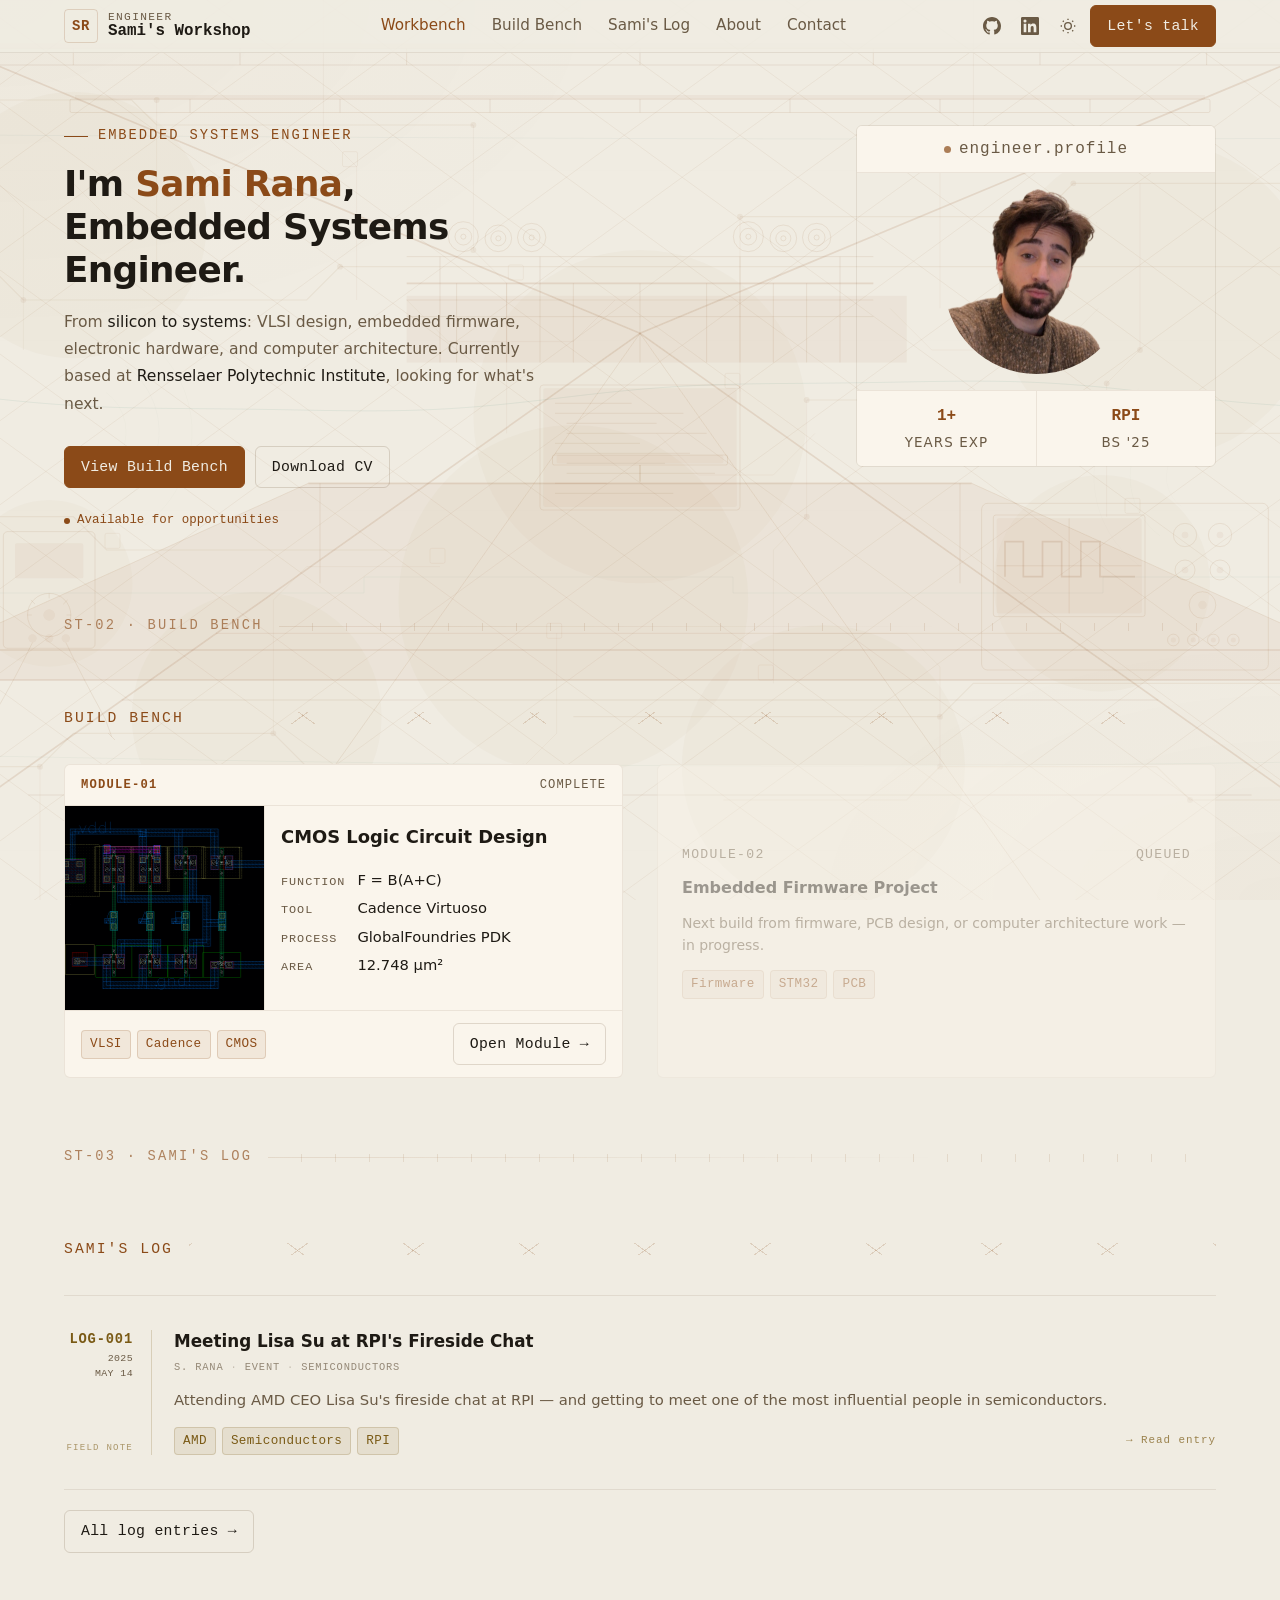
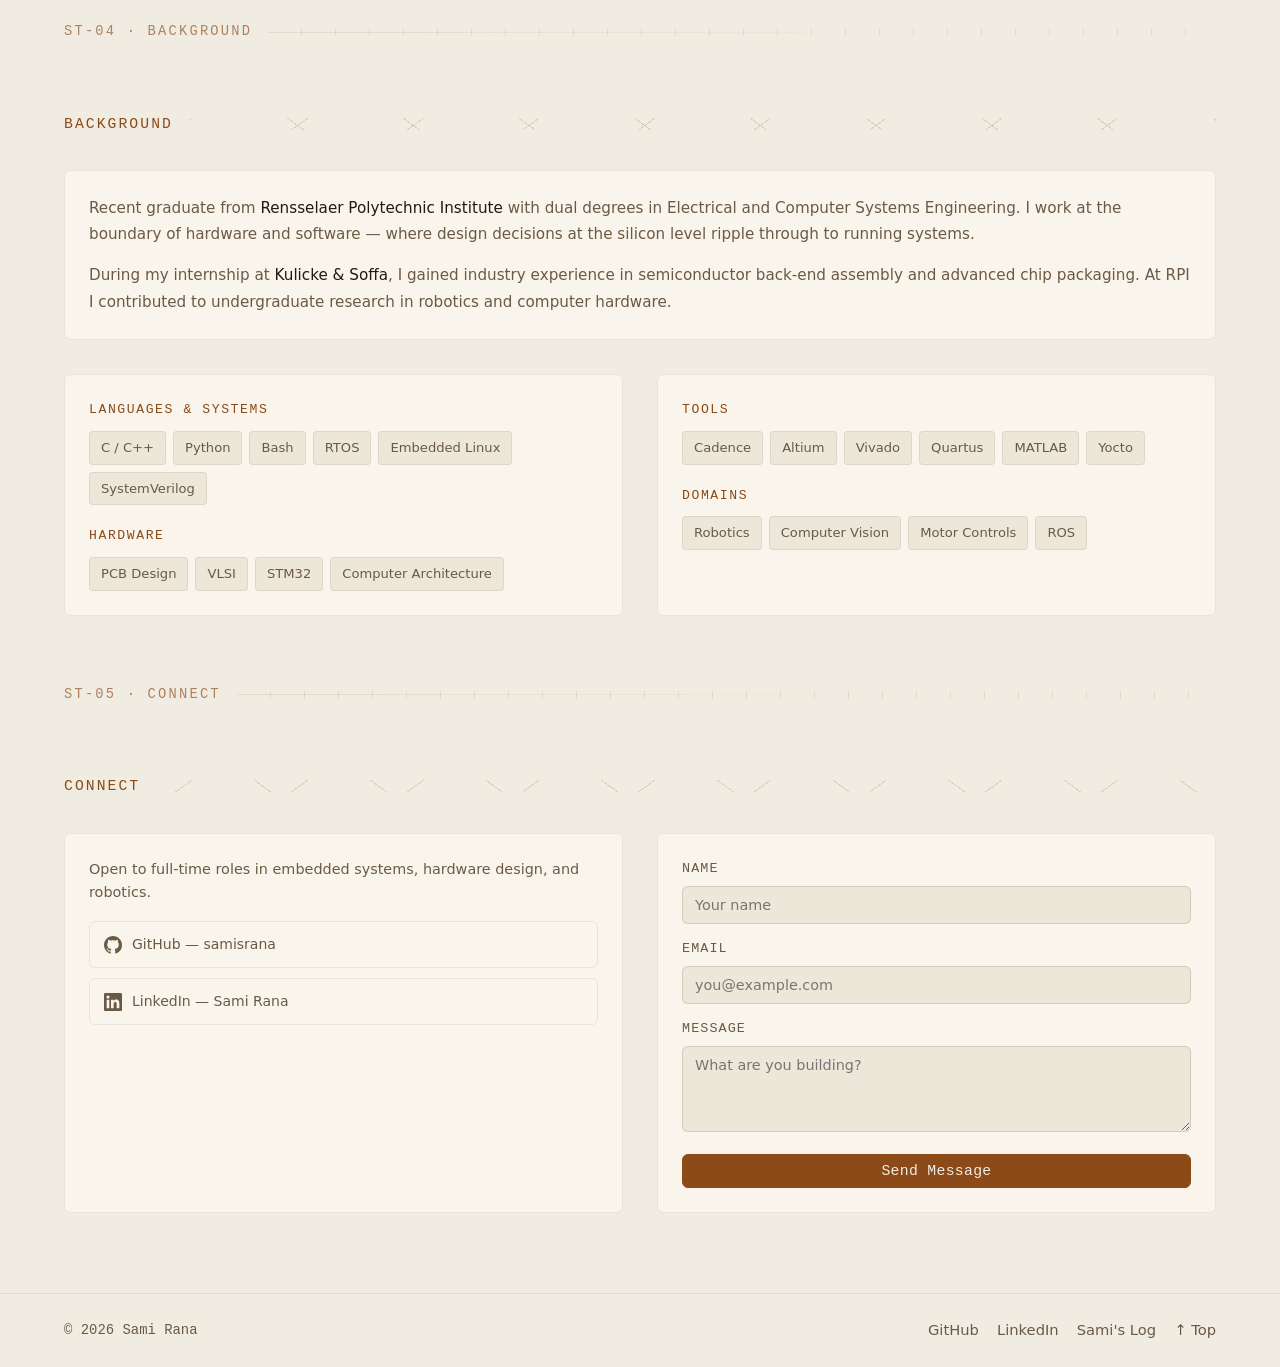
==== porfolio.html @ aeecd03e "Refine workshop design system, signal layer, and page structure - Redesign signal layer (workshop-bg" ====
<!doctype html>
<html lang="en">
<head>
  <meta charset="utf-8" />
  <meta name="viewport" content="width=device-width, initial-scale=1" />
  <title>Sami's Workshop — Embedded Systems Engineer</title>
  <meta name="description" content="Sami Rana — Embedded Systems Engineer. Hardware design, VLSI, and systems engineering." />
  <meta property="og:title" content="Sami's Workshop" />
  <meta property="og:description" content="Embedded Systems Engineer — hardware, firmware, and silicon." />
  <meta property="og:type" content="website" />
  <meta name="color-scheme" content="light dark" />
  <link rel="icon" href="data:image/svg+xml,<svg xmlns='http://www.w3.org/2000/svg' viewBox='0 0 100 100'><rect width='100' height='100' fill='%230c0f14'/><text x='50' y='66' font-size='48' text-anchor='middle' fill='%23c47a3a' font-family='monospace' font-weight='700'>SR</text></svg>">
  <link rel="stylesheet" href="workshop.css" />
  <style>
    /* ── Page-specific styles ── */

    /* Hero */
    .hero {
      display: grid;
      grid-template-columns: 1fr 360px;
      gap: 48px;
      align-items: start;
      padding: 72px 0 64px;
    }
    .hero-eyebrow {
      font-family: var(--mono);
      font-size: 0.86rem;
      color: var(--copper);
      letter-spacing: 0.14em;
      text-transform: uppercase;
      margin: 0 0 14px;
      display: flex;
      align-items: center;
      gap: 10px;
    }
    .hero-eyebrow::before {
      content: '';
      width: 24px; height: 1px;
      background: var(--copper);
    }
    .hero h1 {
      font-size: clamp(1.6rem, 2.8vw, 2.4rem);
      line-height: 1.2;
      margin: 0 0 18px;
      font-weight: 700;
      letter-spacing: -0.02em;
      color: var(--text);
    }
    .hero h1 span {
      color: var(--copper);
    }
    .hero-lede {
      color: var(--text-dim);
      font-size: 0.975rem;
      line-height: 1.75;
      margin: 0 0 28px;
      max-width: 480px;
    }
    .hero-lede strong { color: var(--text); font-weight: 500; }
    .hero-actions { display: flex; gap: 10px; flex-wrap: wrap; }

    /* Portrait module */
    .portrait-module {
      background: transparent;
      border: 1px solid var(--border);
      border-radius: var(--r);
      overflow: hidden;
    }
    .portrait-header {
      display: flex;
      align-items: center;
      justify-content: center;
      gap: 8px;
      padding: 10px 14px;
      border-bottom: 1px solid var(--border);
      background: var(--surface);
      font-family: var(--mono);
      font-size: 1rem;
      color: var(--text-dim);
      letter-spacing: 0.06em;
    }
    .portrait-header .dot {
      width: 7px; height: 7px;
      border-radius: 50%;
      background: var(--copper);
      opacity: 0.7;
    }
    .portrait-module img {
      width: 185px;
      height: 185px;
      object-fit: cover;
      object-position: center top;
      display: block;
      border-radius: 50%;
      margin: 16px auto;
    }
    .portrait-footer {
      display: grid;
      grid-template-columns: 1fr 1fr;
      border-top: 1px solid var(--border);
      background: var(--surface);
    }
    .portrait-stat {
      padding: 12px 16px;
      text-align: center;
    }
    .portrait-stat + .portrait-stat {
      border-left: 1px solid var(--border);
    }
    .portrait-stat .val {
      font-family: var(--mono);
      font-size: 1rem;
      font-weight: 700;
      color: var(--copper);
    }
    .portrait-stat .lbl {
      font-size: 0.84rem;
      color: var(--text-dim);
      text-transform: uppercase;
      letter-spacing: 0.08em;
      margin-top: 2px;
    }

    /* Section spacing */
    .section { margin: var(--g) 0; }

    /* Projects grid */
    .projects-grid {
      display: grid;
      grid-template-columns: repeat(auto-fit, minmax(340px, 1fr));
      gap: var(--g-h);
    }

    /* Placeholder module card */
    .placeholder-card {
      background: var(--surface);
      border: 1px solid var(--border);
      border-radius: var(--r);
      padding: 32px 24px;
      opacity: 0.4;
      display: flex;
      flex-direction: column;
      gap: 10px;
      justify-content: center;
      min-height: 180px;
    }
    .placeholder-card .ph-label {
      font-family: var(--mono);
      font-size: 0.82rem;
      color: var(--text-dim);
      text-transform: uppercase;
      letter-spacing: 0.10em;
    }
    .placeholder-card h3 {
      font-size: 1rem;
      font-weight: 600;
      color: var(--text);
      margin: 0;
    }
    .placeholder-card p {
      font-size: 0.875rem;
      color: var(--text-dim);
      margin: 0;
      line-height: 1.6;
    }

    /* About / Skills */
    .about-grid {
      display: grid;
      grid-template-columns: 1fr 1fr;
      gap: var(--g-h);
    }
    .about-bio { grid-column: 1 / -1; }
    .about-bio p {
      font-size: 0.95rem;
      color: var(--text-dim);
      line-height: 1.75;
      margin: 0 0 14px;
    }
    .about-bio p:last-child { margin-bottom: 0; }
    .about-bio strong { color: var(--text); font-weight: 500; }
    .skill-group { margin-bottom: 20px; }
    .skill-group:last-child { margin-bottom: 0; }
    .skill-group-label {
      font-family: var(--mono);
      font-size: 0.82rem;
      color: var(--copper);
      letter-spacing: 0.12em;
      text-transform: uppercase;
      margin: 0 0 10px;
    }
    .skill-rack {
      display: flex;
      flex-wrap: wrap;
      gap: 7px;
    }
    .skill-item {
      font-size: 0.82rem;
      color: var(--text-dim);
      background: var(--surface-2);
      border: 1px solid var(--border);
      padding: 5px 11px;
      border-radius: var(--r-sm);
      transition: all 0.15s;
    }
    .skill-item:hover {
      border-color: var(--copper-border);
      color: var(--copper);
    }

    /* Contact */
    .contact-grid {
      display: grid;
      grid-template-columns: 1fr 1fr;
      gap: var(--g-h);
    }
    .contact-links { display: flex; flex-direction: column; gap: 10px; margin-top: 16px; }
    .contact-link {
      display: flex;
      align-items: center;
      gap: 10px;
      color: var(--text-dim);
      text-decoration: none;
      padding: 11px 14px;
      border-radius: var(--r);
      border: 1px solid var(--border);
      font-size: 0.875rem;
      transition: all 0.15s;
    }
    .contact-link:hover {
      border-color: var(--copper-border);
      color: var(--copper);
    }
    .contact-link svg { width: 18px; height: 18px; flex-shrink: 0; }
    form label { display: block; margin-bottom: 14px; }
    form label .field-label {
      display: block;
      font-family: var(--mono);
      font-size: 0.84rem;
      color: var(--text-dim);
      letter-spacing: 0.08em;
      text-transform: uppercase;
      margin-bottom: 6px;
    }
    form input, form textarea {
      width: 100%;
      padding: 10px 12px;
      border-radius: var(--r);
      border: 1px solid var(--border-2);
      background: var(--surface-2);
      color: var(--text);
      font-family: var(--sans);
      font-size: 0.9rem;
      transition: border-color 0.15s;
    }
    form input:focus, form textarea:focus {
      outline: none;
      border-color: var(--copper-border);
    }
    form textarea { resize: vertical; }

    /* Blog section log entries on homepage */
    .log-entry-link {
      text-decoration: none;
      color: inherit;
      display: block;
    }
    .log-entry-link:hover .entry-title {
      color: var(--gold);
    }

    /* ── Responsive ── */
    @media (max-width: 860px) {
      .hero {
        grid-template-columns: 1fr;
        padding: 40px 0 48px;
      }
      .portrait-module { order: -1; }
      .about-grid, .contact-grid { grid-template-columns: 1fr; }
      .about-bio { grid-column: auto; }
    }
    @media (max-width: 600px) {
      .module-card-body {
        grid-template-columns: 1fr;
      }
      .module-thumb {
        border-right: none;
        border-bottom: 1px solid var(--border);
        height: 160px;
      }
    }
  </style>

  <!-- Theme: runs before paint to prevent flash -->
  <script>
    (function(){
      var p = localStorage.getItem('theme');
      if (p) { document.documentElement.classList.toggle('light', p === 'light'); }
      else if (window.matchMedia('(prefers-color-scheme: light)').matches) {
        document.documentElement.classList.add('light');
      }
    })();
    function toggleTheme() {
      var isLight = document.documentElement.classList.toggle('light');
      localStorage.setItem('theme', isLight ? 'light' : 'dark');
    }
    document.addEventListener('keydown', function(e) {
      if (e.shiftKey && e.key === 'T') toggleTheme();
    });
  </script>

  <script type="application/ld+json">
  {
    "@context": "https://schema.org",
    "@type": "Person",
    "name": "Sami Rana",
    "url": "https://yourdomain.com",
    "sameAs": ["https://github.com/samisrana","https://www.linkedin.com/in/sami-rana-aa722a210/"],
    "jobTitle": "Embedded Systems Engineer",
    "alumniOf": {"@type":"Organization","name":"Rensselaer Polytechnic Institute"}
  }
  </script>
</head>

<body>
  <a class="skip-link" href="#main">Skip to content</a>

  <!-- Background Layer 1: Circuit Traces -->
  <div class="bg-layer bg-circuit" aria-hidden="true">
    <svg viewBox="0 0 1920 1080" preserveAspectRatio="xMidYMid slice">
      <path class="trace-thick" d="M0,120 H350 L380,150 H760"/>
      <path class="trace-thick" d="M0,320 H180 L220,360 H560 L600,320 H1920"/>
      <path class="trace-thick" d="M0,620 H280 L320,660 H680"/>
      <path class="trace-thick" d="M1920,220 H1480 L1440,260 H1080"/>
      <path class="trace-thick" d="M1920,520 H1560 L1520,480 H1160"/>
      <path class="trace-thick" d="M1920,820 H1360 L1320,860 H880"/>
      <path class="trace" d="M180,0 V210 L220,250 V420"/>
      <path class="trace" d="M380,120 V320"/>
      <path class="trace" d="M580,0 V160 L620,200 V360"/>
      <path class="trace" d="M760,150 V300 L800,340 V520"/>
      <path class="trace" d="M1160,480 V620 L1120,660 V820"/>
      <path class="trace" d="M1360,0 V160 L1320,200 V370"/>
      <path class="trace" d="M1560,220 V420 L1520,460 V620"/>
      <path class="trace" d="M1080,260 V470"/>
      <path class="trace" d="M280,220 L330,270 H480 L530,220"/>
      <path class="trace" d="M680,360 L730,410 H880 L930,360"/>
      <path class="trace" d="M980,520 L1030,570 H1120 L1170,520"/>
      <path class="trace" d="M1260,370 L1310,420 H1460 L1510,370"/>
      <path class="trace-thick" d="M0,920 H240 L280,880 H520 L560,920 H820"/>
      <path class="trace" d="M240,920 V1080"/>
      <path class="trace" d="M520,880 V720 L560,680 H720"/>
      <path class="trace" d="M820,920 L860,880 V760"/>
      <path class="trace-thick" d="M1920,960 H1620 L1580,920 H1320 L1280,960 H1060"/>
      <path class="trace" d="M1320,920 V800 L1280,760 H1120"/>
      <circle class="via" cx="180" cy="210" r="3.5"/>
      <circle class="via" cx="380" cy="120" r="3.5"/>
      <circle class="via" cx="380" cy="320" r="3.5"/>
      <circle class="via" cx="580" cy="160" r="3.5"/>
      <circle class="via" cx="760" cy="150" r="3.5"/>
      <circle class="via" cx="760" cy="300" r="3.5"/>
      <circle class="via" cx="220" cy="360" r="3.5"/>
      <circle class="via" cx="600" cy="320" r="3.5"/>
      <circle class="via" cx="1080" cy="260" r="3.5"/>
      <circle class="via" cx="1160" cy="480" r="3.5"/>
      <circle class="via" cx="1160" cy="620" r="3.5"/>
      <circle class="via" cx="1360" cy="160" r="3.5"/>
      <circle class="via" cx="1480" cy="220" r="3.5"/>
      <circle class="via" cx="1560" cy="420" r="3.5"/>
      <circle class="via" cx="1520" cy="460" r="3.5"/>
      <circle class="via" cx="1320" cy="860" r="3.5"/>
      <circle class="via" cx="240"  cy="920" r="3.5"/>
      <circle class="via" cx="520"  cy="880" r="3.5"/>
      <circle class="via" cx="820"  cy="920" r="3.5"/>
      <circle class="via" cx="1320" cy="920" r="3.5"/>
      <circle class="via" cx="1620" cy="960" r="3.5"/>
      <rect class="pad" x="163" y="395" width="18" height="18" rx="2"/>
      <rect class="pad" x="603" y="182" width="18" height="18" rx="2"/>
      <rect class="pad" x="802" y="318" width="18" height="18" rx="2"/>
      <rect class="pad" x="1062" y="448" width="18" height="18" rx="2"/>
      <rect class="pad" x="1342" y="182" width="18" height="18" rx="2"/>
      <rect class="pad" x="1542" y="598" width="18" height="18" rx="2"/>
      <rect class="pad" x="318"  y="640" width="18" height="18" rx="2"/>
      <rect class="pad" x="708"  y="658" width="18" height="18" rx="2"/>
      <rect class="pad" x="1102" y="798" width="18" height="18" rx="2"/>
      <rect class="pad" x="848"  y="748" width="18" height="18" rx="2"/>
      <circle class="glow-orb" cx="280"  cy="270"  r="160"/>
      <circle class="glow-orb" cx="1580" cy="360"  r="190"/>
      <circle class="glow-orb" cx="880"  cy="720"  r="210"/>
      <circle class="glow-orb" cx="1180" cy="920"  r="170"/>
      <circle class="glow-orb" cx="500"  cy="860"  r="150"/>
    </svg>
  </div>

  <!-- Background Layer 2: Girih Geometry (canvas) -->
  <canvas class="bg-layer bg-geo" id="geo-canvas" aria-hidden="true"></canvas>

  <!-- Background Layer 3: Signal Waves (canvas) -->
  <canvas class="bg-layer bg-waves" id="wave-canvas" aria-hidden="true"></canvas>

  <!-- Background Layer 4: Physical Scene — Workshop (one-point perspective, VP 960,400) -->
  <div class="bg-layer bg-scene" aria-hidden="true">
    <svg viewBox="0 0 1920 1080" preserveAspectRatio="xMidYMid slice">

      <!-- ── ROOM STRUCTURE ── -->
      <line class="s-thick" x1="0"    y1="0"    x2="960" y2="400"/>
      <line class="s-thick" x1="1920" y1="0"    x2="960" y2="400"/>
      <line class="s-thick" x1="0"    y1="1080" x2="960" y2="400"/>
      <line class="s-thick" x1="1920" y1="1080" x2="960" y2="400"/>
      <line class="s-line"  x1="480"  y1="1080" x2="960" y2="400"/>
      <line class="s-line"  x1="1440" y1="1080" x2="960" y2="400"/>
      <!-- Floor horizontal depth rings -->
      <line class="s-line"  x1="226"  y1="954"  x2="1694" y2="954"/>
      <line class="s-line"  x1="338"  y1="840"  x2="1582" y2="840"/>
      <line class="s-line"  x1="451"  y1="760"  x2="1469" y2="760"/>

      <!-- Back wall and shelves -->
      <rect class="s-fill" x="680" y="355" width="600" height="80"/>
      <line class="s-thick" x1="680"  y1="340" x2="1240" y2="340"/>
      <line class="s-line"  x1="680"  y1="308" x2="1240" y2="308"/>
      <line class="s-line"  x1="720"  y1="308" x2="720"  y2="435"/>
      <line class="s-line"  x1="840"  y1="308" x2="840"  y2="435"/>
      <line class="s-line"  x1="1080" y1="308" x2="1080" y2="435"/>
      <line class="s-line"  x1="1200" y1="308" x2="1200" y2="435"/>
      <!-- Pegboard texture on back wall -->
      <line class="s-line"  x1="680" y1="360" x2="1240" y2="360"/>
      <line class="s-line"  x1="680" y1="380" x2="1240" y2="380"/>
      <line class="s-line"  x1="740" y1="340" x2="740"  y2="435"/>
      <line class="s-line"  x1="800" y1="340" x2="800"  y2="435"/>
      <line class="s-line"  x1="880" y1="340" x2="880"  y2="435"/>
      <line class="s-line"  x1="960" y1="340" x2="960"  y2="435"/>
      <line class="s-line"  x1="1040" y1="340" x2="1040" y2="435"/>
      <line class="s-line"  x1="1120" y1="340" x2="1120" y2="435"/>
      <line class="s-line"  x1="1160" y1="340" x2="1160" y2="435"/>

      <!-- Component reels on shelf -->
      <circle class="s-line" cx="748"  cy="284" r="18"/><circle class="s-line" cx="748"  cy="284" r="10"/><circle class="s-line" cx="748"  cy="284" r="3"/>
      <circle class="s-line" cx="790"  cy="286" r="16"/><circle class="s-line" cx="790"  cy="286" r="9"/> <circle class="s-line" cx="790"  cy="286" r="3"/>
      <circle class="s-line" cx="830"  cy="285" r="17"/><circle class="s-line" cx="830"  cy="285" r="10"/><circle class="s-line" cx="830"  cy="285" r="3"/>
      <circle class="s-line" cx="1090" cy="284" r="18"/><circle class="s-line" cx="1090" cy="284" r="10"/><circle class="s-line" cx="1090" cy="284" r="3"/>
      <circle class="s-line" cx="1132" cy="286" r="16"/><circle class="s-line" cx="1132" cy="286" r="9"/> <circle class="s-line" cx="1132" cy="286" r="3"/>
      <circle class="s-line" cx="1172" cy="285" r="17"/><circle class="s-line" cx="1172" cy="285" r="10"/><circle class="s-line" cx="1172" cy="285" r="3"/>

      <!-- ── OVERHEAD FLUORESCENT LIGHTS ── -->
      <rect class="s-fill" x="138" y="52"  width="1644" height="6"  rx="1"/>
      <rect class="s-line" x="132" y="58"  width="1656" height="20" rx="2"/>
      <line class="s-line" x1="280"  y1="58" x2="280"  y2="78"/>
      <line class="s-line" x1="480"  y1="58" x2="480"  y2="78"/>
      <line class="s-line" x1="680"  y1="58" x2="680"  y2="78"/>
      <line class="s-line" x1="960"  y1="58" x2="960"  y2="78"/>
      <line class="s-line" x1="1240" y1="58" x2="1240" y2="78"/>
      <line class="s-line" x1="1440" y1="58" x2="1440" y2="78"/>
      <line class="s-line" x1="1640" y1="58" x2="1640" y2="78"/>
      <rect class="s-fill" x="282" y="114" width="1356" height="5"  rx="1"/>
      <rect class="s-line" x="276" y="119" width="1368" height="16" rx="2"/>
      <line class="s-line" x1="420"  y1="119" x2="420"  y2="135"/>
      <line class="s-line" x1="600"  y1="119" x2="600"  y2="135"/>
      <line class="s-line" x1="780"  y1="119" x2="780"  y2="135"/>
      <line class="s-line" x1="960"  y1="119" x2="960"  y2="135"/>
      <line class="s-line" x1="1140" y1="119" x2="1140" y2="135"/>
      <line class="s-line" x1="1320" y1="119" x2="1320" y2="135"/>
      <line class="s-line" x1="1500" y1="119" x2="1500" y2="135"/>

      <!-- ── WORKBENCH SURFACE ── -->
      <polygon class="s-fill" points="120,780 1800,780 1358,580 562,580"/>
      <line class="s-thick" x1="120"  y1="780" x2="1800" y2="780"/>
      <line class="s-thick" x1="562"  y1="580" x2="1358" y2="580"/>
      <line class="s-line"  x1="120"  y1="780" x2="562"  y2="580"/>
      <line class="s-line"  x1="1800" y1="780" x2="1358" y2="580"/>
      <rect class="s-fill"  x="120"  y="780" width="1680" height="36"/>
      <line class="s-thick" x1="120"  y1="816" x2="1800" y2="816"/>
      <rect class="s-thick" x="146"  y="816" width="22"   height="264"/>
      <rect class="s-line"  x="134"  y="1062" width="46"  height="14" rx="2"/>
      <rect class="s-thick" x="1752" y="816" width="22"   height="264"/>
      <rect class="s-line"  x="1740" y="1062" width="46"  height="14" rx="2"/>
      <line class="s-line"  x1="576" y1="580" x2="576"  y2="700"/>
      <line class="s-line"  x1="1344" y1="580" x2="1344" y2="700"/>

      <!-- ── COMPUTER MONITOR — back-center of bench ── -->
      <!-- Monitor base -->
      <rect class="s-fill" x="860" y="546" width="200" height="10" rx="2"/>
      <rect class="s-line" x="855" y="546" width="210" height="12" rx="2"/>
      <!-- Monitor stand -->
      <line class="s-thick" x1="960" y1="558" x2="960" y2="578"/>
      <!-- Monitor screen -->
      <rect class="s-line" x="840" y="462" width="240" height="150" rx="4"/>
      <rect class="s-fill" x="844" y="466" width="232" height="142" rx="2"/>
      <!-- Code on screen (horizontal lines) -->
      <line class="s-line" x1="858" y1="484" x2="950" y2="484"/>
      <line class="s-line" x1="858" y1="496" x2="1012" y2="496"/>
      <line class="s-line" x1="872" y1="508" x2="980" y2="508"/>
      <line class="s-line" x1="872" y1="520" x2="1040" y2="520"/>
      <line class="s-line" x1="858" y1="532" x2="960" y2="532"/>
      <line class="s-line" x1="858" y1="544" x2="1020" y2="544"/>
      <line class="s-line" x1="872" y1="556" x2="990" y2="556"/>
      <line class="s-line" x1="872" y1="568" x2="1050" y2="568"/>
      <line class="s-line" x1="858" y1="580" x2="920" y2="580"/>
      <line class="s-line" x1="858" y1="592" x2="1000" y2="592"/>

      <!-- ── OSCILLOSCOPE — right ── -->
      <rect class="s-line" x="1370" y="604" width="344" height="200" rx="7"/>
      <rect class="s-line" x="1384" y="618" width="182" height="122" rx="3"/>
      <rect class="s-fill" x="1388" y="622" width="174" height="114" rx="2"/>
      <polyline class="s-thick" points="1398,692 1398,650 1420,650 1420,692 1443,692 1443,650 1466,650 1466,692 1489,692 1489,650 1512,650 1512,692 1554,692"/>
      <line class="s-line" x1="1388" y1="679" x2="1562" y2="679"/>
      <line class="s-line" x1="1475" y1="622" x2="1475" y2="736"/>
      <circle class="s-line" cx="1614" cy="642" r="14"/><circle class="s-fill" cx="1614" cy="642" r="4"/>
      <circle class="s-line" cx="1656" cy="642" r="14"/><circle class="s-fill" cx="1656" cy="642" r="4"/>
      <circle class="s-line" cx="1614" cy="684" r="12"/><circle class="s-fill" cx="1614" cy="684" r="4"/>
      <circle class="s-line" cx="1656" cy="684" r="12"/><circle class="s-fill" cx="1656" cy="684" r="4"/>
      <circle class="s-line" cx="1635" cy="726" r="16"/><circle class="s-fill" cx="1635" cy="726" r="5"/>
      <circle class="s-line" cx="1600" cy="768" r="7"/><circle class="s-fill" cx="1600" cy="768" r="3"/>
      <circle class="s-line" cx="1624" cy="768" r="7"/><circle class="s-fill" cx="1624" cy="768" r="3"/>
      <circle class="s-line" cx="1648" cy="768" r="7"/><circle class="s-fill" cx="1648" cy="768" r="3"/>
      <circle class="s-line" cx="1672" cy="768" r="7"/><circle class="s-fill" cx="1672" cy="768" r="3"/>

      <!-- ── MULTIMETER — left ── -->
      <rect class="s-line" x="196" y="638" width="110" height="140" rx="5"/>
      <rect class="s-fill" x="210" y="652" width="82"  height="42"  rx="2"/>
      <circle class="s-line" cx="251" cy="738" r="26"/>
      <circle class="s-fill" cx="251" cy="738" r="7"/>
      <line class="s-line" x1="251" y1="712" x2="251" y2="718"/>
      <line class="s-line" x1="273" y1="720" x2="268" y2="725"/>
      <line class="s-line" x1="229" y1="720" x2="234" y2="725"/>
      <line class="s-line" x1="277" y1="738" x2="272" y2="738"/>
      <line class="s-line" x1="230" y1="738" x2="225" y2="738"/>
      <circle class="s-fill" cx="231" cy="766" r="5"/>
      <circle class="s-fill" cx="251" cy="766" r="5"/>
      <circle class="s-fill" cx="271" cy="766" r="5"/>
      <path class="s-line" d="M231,771 Q210,815 182,862 L174,884"/>
      <path class="s-line" d="M271,771 Q292,815 318,862 L326,884"/>
      <line class="s-line" x1="170" y1="880" x2="178" y2="888"/>
      <line class="s-line" x1="322" y1="880" x2="330" y2="888"/>

      <!-- Glow orbs -->
      <circle class="s-glow" cx="251"  cy="700" r="100"/>
      <circle class="s-glow" cx="960"  cy="500" r="200"/>
      <circle class="s-glow" cx="1514" cy="700" r="130"/>

    </svg>
  </div>

  <!-- Header -->
  <header>
    <div class="container nav">
      <a class="brand" href="porfolio.html" aria-label="Sami's Workshop — home">
        <span class="monogram" aria-hidden="true">SR</span>
        <span class="brand-text">
          <span class="brand-label">Engineer</span>
          <span class="brand-name">Sami's Workshop</span>
        </span>
      </a>

      <nav class="nav-links" aria-label="Primary navigation">
        <a href="porfolio.html" class="active">Workbench</a>
        <a href="#projects">Build Bench</a>
        <a href="blog.html">Sami's Log</a>
        <a href="#about">About</a>
        <a href="#contact">Contact</a>
      </nav>

      <div class="nav-right">
        <a href="https://github.com/samisrana" target="_blank"
           rel="noopener" aria-label="GitHub" class="icon-btn">
          <svg width="18" height="18" viewBox="0 0 24 24" fill="currentColor">
            <path d="M12 0C5.37 0 0 5.37 0 12c0 5.31 3.435 9.795 8.205 11.385.6.105.825-.255.825-.57 0-.285-.015-1.23-.015-2.235-3.015.555-3.795-.735-4.035-1.41-.135-.345-.72-1.41-1.23-1.695-.42-.225-1.02-.78-.015-.795.945-.015 1.62.87 1.845 1.23 1.08 1.815 2.805 1.305 3.495.99.105-.78.42-1.305.765-1.605-2.67-.3-5.46-1.335-5.46-5.925 0-1.305.465-2.385 1.23-3.225-.12-.3-.54-1.53.12-3.18 0 0 1.005-.315 3.3 1.23.96-.27 1.98-.405 3-.405s2.04.135 3 .405c2.295-1.56 3.3-1.23 3.3-1.23.66 1.65.24 2.88.12 3.18.765.84 1.23 1.905 1.23 3.225 0 4.605-2.805 5.625-5.475 5.925.435.375.81 1.095.81 2.22 0 1.605-.015 2.895-.015 3.3 0 .315.225.69.825.57A12.02 12.02 0 0024 12c0-6.63-5.37-12-12-12z"/>
          </svg>
        </a>
        <a href="https://www.linkedin.com/in/sami-rana-aa722a210/" target="_blank"
           rel="noopener" aria-label="LinkedIn" class="icon-btn">
          <svg width="18" height="18" viewBox="0 0 24 24" fill="currentColor">
            <path d="M20.447 20.452h-3.554v-5.569c0-1.328-.027-3.037-1.852-3.037-1.853 0-2.136 1.445-2.136 2.939v5.667H9.351V9h3.414v1.561h.046c.477-.9 1.637-1.85 3.37-1.85 3.601 0 4.267 2.37 4.267 5.455v6.286zM5.337 7.433a2.062 2.062 0 01-2.063-2.065 2.064 2.064 0 112.063 2.065zm1.782 13.019H3.555V9h3.564v11.452zM22.225 0H1.771C.792 0 0 .774 0 1.729v20.542C0 23.227.792 24 1.771 24h20.451C23.2 24 24 23.227 24 22.271V1.729C24 .774 23.2 0 22.222 0h.003z"/>
          </svg>
        </a>
        <button class="icon-btn" onclick="toggleTheme()" aria-label="Toggle light/dark">
          <svg width="16" height="16" viewBox="0 0 24 24" fill="none"
               stroke="currentColor" stroke-width="2">
            <circle cx="12" cy="12" r="5"/>
            <path d="M12 1v2M12 21v2M4.22 4.22l1.42 1.42M18.36 18.36l1.42 1.42M1 12h2M21 12h2M4.22 19.78l1.42-1.42M18.36 5.64l1.42-1.42"/>
          </svg>
        </button>
        <a class="btn btn-primary" href="#contact">Let's talk</a>
      </div>
    </div>
  </header>

  <!-- Main -->
  <main id="main" class="container">

    <!-- Hero -->
    <section class="hero" id="top">
      <div class="hero-content">
        <p class="hero-eyebrow">Embedded Systems Engineer</p>
        <h1>
          I'm <span>Sami Rana</span>,<br>
          Embedded Systems<br>
          Engineer.
        </h1>
        <p class="hero-lede">
          From <strong>silicon to systems</strong>: VLSI design, embedded firmware,
          electronic hardware, and computer architecture. Currently based at
          <strong>Rensselaer Polytechnic Institute</strong>, looking for what's next.
        </p>
        <div class="hero-actions">
          <a class="btn btn-primary" href="#projects">View Build Bench</a>
          <a class="btn btn-secondary" href="Sami_Rana_Jan26 (2).pdf" target="_blank">Download CV</a>
        </div>
        <p class="status-dot" style="margin-top: 22px;">Available for opportunities</p>
      </div>

      <div class="portrait-module">
        <div class="portrait-header">
          <span class="dot"></span>
          <span>engineer.profile</span>
        </div>
        <img src="DFD1ADBA-3904-4411-97EB-FE0BF49C8CB9.png" alt="Sami Rana" />
        <div class="portrait-footer">
          <div class="portrait-stat">
            <div class="val">1+</div>
            <div class="lbl">Years Exp</div>
          </div>
          <div class="portrait-stat">
            <div class="val">RPI</div>
            <div class="lbl">BS '25</div>
          </div>
        </div>
      </div>
    </section>

    <div class="station-mark" data-station="ST-02 · BUILD BENCH"></div>

    <!-- Build Bench (Projects) -->
    <section id="projects" class="section">
      <div class="section-label">
        <span class="area-code">BUILD BENCH</span>
      </div>

      <div class="projects-grid">
        <!-- VLSI Module Card -->
        <article class="module-card">
          <div class="module-card-header">
            <span class="module-id">MODULE-01</span>
            <span class="module-status">COMPLETE</span>
          </div>
          <div class="module-card-body">
            <div class="module-thumb">
              <a href="vlsi-cmos-design.html">
                <img src="images/cmos_layout.png" alt="CMOS circuit layout" />
              </a>
            </div>
            <div class="module-specs">
              <h3>CMOS Logic Circuit Design</h3>
              <dl class="spec-grid">
                <dt>Function</dt>
                <dd>F = B(A+C)</dd>
                <dt>Tool</dt>
                <dd>Cadence Virtuoso</dd>
                <dt>Process</dt>
                <dd>GlobalFoundries PDK</dd>
                <dt>Area</dt>
                <dd>12.748 µm²</dd>
              </dl>
            </div>
          </div>
          <div class="module-card-footer">
            <div class="tags">
              <span class="tag">VLSI</span>
              <span class="tag">Cadence</span>
              <span class="tag">CMOS</span>
            </div>
            <a class="btn btn-secondary" href="vlsi-cmos-design.html">Open Module →</a>
          </div>
        </article>

        <!-- Next module — queued -->
        <div class="placeholder-card">
          <div style="display:flex; justify-content:space-between; align-items:center;">
            <span class="ph-label">MODULE-02</span>
            <span class="ph-label">QUEUED</span>
          </div>
          <h3>Embedded Firmware Project</h3>
          <p>Next build from firmware, PCB design, or computer architecture work — in progress.</p>
          <div class="tags" style="margin-top: 4px;">
            <span class="tag">Firmware</span>
            <span class="tag">STM32</span>
            <span class="tag">PCB</span>
          </div>
        </div>
      </div>
    </section>

    <div class="station-mark" data-station="ST-03 · SAMI'S LOG"></div>

    <!-- Sami's Log (Blog) -->
    <section id="blog" class="section">
      <div class="section-label">
        <span class="area-code">SAMI'S LOG</span>
      </div>

      <div class="log-entries-list" style="--zone-accent: var(--gold); --zone-dim: var(--gold-dim); --zone-border: var(--gold-border);">
        <article class="log-entry">
          <div class="entry-margin">
            <span class="entry-id">LOG-001</span>
            <span class="entry-date">2025<br>MAY 14</span>
            <span class="entry-type">Field Note</span>
          </div>
          <div class="entry-body">
            <a class="entry-title" href="posts/meeting-lisa-su.html">Meeting Lisa Su at RPI's Fireside Chat</a>
            <div class="entry-meta">
              <span class="entry-meta-item">S. Rana</span>
              <span class="entry-meta-item">Event</span>
              <span class="entry-meta-item">Semiconductors</span>
            </div>
            <p class="entry-excerpt">Attending AMD CEO Lisa Su's fireside chat at RPI — and getting to meet one of the most influential people in semiconductors.</p>
            <div class="entry-footer">
              <div class="tags">
                <span class="tag">AMD</span>
                <span class="tag">Semiconductors</span>
                <span class="tag">RPI</span>
              </div>
              <a class="entry-read-link" href="posts/meeting-lisa-su.html">→ Read entry</a>
            </div>
          </div>
        </article>
      </div>

      <div style="margin-top: 20px;">
        <a class="btn btn-secondary" href="blog.html">All log entries →</a>
      </div>
    </section>

    <div class="station-mark" data-station="ST-04 · BACKGROUND"></div>

    <!-- About -->
    <section id="about" class="section">
      <div class="section-label">
        <span class="area-code">BACKGROUND</span>
      </div>

      <div class="about-grid">
        <div class="card card-pad about-bio">
          <p>
            Recent graduate from <strong>Rensselaer Polytechnic Institute</strong> with dual degrees in
            Electrical and Computer Systems Engineering. I work at the boundary of hardware and software —
            where design decisions at the silicon level ripple through to running systems.
          </p>
          <p>
            During my internship at <strong>Kulicke &amp; Soffa</strong>, I gained industry experience
            in semiconductor back-end assembly and advanced chip packaging. At RPI I contributed to
            undergraduate research in robotics and computer hardware.
          </p>
        </div>

        <div class="card card-pad">
          <div class="skill-group">
            <p class="skill-group-label">Languages &amp; Systems</p>
            <div class="skill-rack">
              <span class="skill-item">C / C++</span>
              <span class="skill-item">Python</span>
              <span class="skill-item">Bash</span>
              <span class="skill-item">RTOS</span>
              <span class="skill-item">Embedded Linux</span>
              <span class="skill-item">SystemVerilog</span>
            </div>
          </div>
          <div class="skill-group">
            <p class="skill-group-label">Hardware</p>
            <div class="skill-rack">
              <span class="skill-item">PCB Design</span>
              <span class="skill-item">VLSI</span>
              <span class="skill-item">STM32</span>
              <span class="skill-item">Computer Architecture</span>
            </div>
          </div>
        </div>

        <div class="card card-pad">
          <div class="skill-group">
            <p class="skill-group-label">Tools</p>
            <div class="skill-rack">
              <span class="skill-item">Cadence</span>
              <span class="skill-item">Altium</span>
              <span class="skill-item">Vivado</span>
              <span class="skill-item">Quartus</span>
              <span class="skill-item">MATLAB</span>
              <span class="skill-item">Yocto</span>
            </div>
          </div>
          <div class="skill-group">
            <p class="skill-group-label">Domains</p>
            <div class="skill-rack">
              <span class="skill-item">Robotics</span>
              <span class="skill-item">Computer Vision</span>
              <span class="skill-item">Motor Controls</span>
              <span class="skill-item">ROS</span>
            </div>
          </div>
        </div>
      </div>
    </section>

    <div class="station-mark" data-station="ST-05 · CONNECT"></div>

    <!-- Contact -->
    <section id="contact" class="section">
      <div class="section-label">
        <span class="area-code">CONNECT</span>
      </div>

      <div class="contact-grid">
        <div class="card card-pad">
          <p style="font-size:0.9rem; color:var(--text-dim); margin:0 0 6px;">
            Open to full-time roles in embedded systems, hardware design, and robotics.
          </p>
          <div class="contact-links">
            <a href="https://github.com/samisrana" class="contact-link" target="_blank" rel="noopener">
              <svg viewBox="0 0 24 24" fill="currentColor">
                <path d="M12 0C5.37 0 0 5.37 0 12c0 5.31 3.435 9.795 8.205 11.385.6.105.825-.255.825-.57 0-.285-.015-1.23-.015-2.235-3.015.555-3.795-.735-4.035-1.41-.135-.345-.72-1.41-1.23-1.695-.42-.225-1.02-.78-.015-.795.945-.015 1.62.87 1.845 1.23 1.08 1.815 2.805 1.305 3.495.99.105-.78.42-1.305.765-1.605-2.67-.3-5.46-1.335-5.46-5.925 0-1.305.465-2.385 1.23-3.225-.12-.3-.54-1.53.12-3.18 0 0 1.005-.315 3.3 1.23.96-.27 1.98-.405 3-.405s2.04.135 3 .405c2.295-1.56 3.3-1.23 3.3-1.23.66 1.65.24 2.88.12 3.18.765.84 1.23 1.905 1.23 3.225 0 4.605-2.805 5.625-5.475 5.925.435.375.81 1.095.81 2.22 0 1.605-.015 2.895-.015 3.3 0 .315.225.69.825.57A12.02 12.02 0 0024 12c0-6.63-5.37-12-12-12z"/>
              </svg>
              GitHub — samisrana
            </a>
            <a href="https://www.linkedin.com/in/sami-rana-aa722a210/" class="contact-link" target="_blank" rel="noopener">
              <svg viewBox="0 0 24 24" fill="currentColor">
                <path d="M20.447 20.452h-3.554v-5.569c0-1.328-.027-3.037-1.852-3.037-1.853 0-2.136 1.445-2.136 2.939v5.667H9.351V9h3.414v1.561h.046c.477-.9 1.637-1.85 3.37-1.85 3.601 0 4.267 2.37 4.267 5.455v6.286zM5.337 7.433a2.062 2.062 0 01-2.063-2.065 2.064 2.064 0 112.063 2.065zm1.782 13.019H3.555V9h3.564v11.452zM22.225 0H1.771C.792 0 0 .774 0 1.729v20.542C0 23.227.792 24 1.771 24h20.451C23.2 24 24 23.227 24 22.271V1.729C24 .774 23.2 0 22.222 0h.003z"/>
              </svg>
              LinkedIn — Sami Rana
            </a>
          </div>
        </div>

        <div class="card card-pad">
          <form name="contact" method="POST" action="https://formspree.io/f/yourid">
            <label>
              <span class="field-label">Name</span>
              <input required name="name" autocomplete="name" placeholder="Your name" />
            </label>
            <label>
              <span class="field-label">Email</span>
              <input required type="email" name="email" autocomplete="email" placeholder="you@example.com" />
            </label>
            <label>
              <span class="field-label">Message</span>
              <textarea required name="message" rows="4" placeholder="What are you building?"></textarea>
            </label>
            <button class="btn btn-primary" type="submit" style="width:100%; justify-content:center;">
              Send Message
            </button>
          </form>
        </div>
      </div>
    </section>

  </main>

  <!-- Footer -->
  <footer>
    <div class="container footer-inner">
      <span class="copyright">© <span id="yr"></span> Sami Rana</span>
      <nav class="footer-links" aria-label="Footer navigation">
        <a href="https://github.com/samisrana">GitHub</a>
        <a href="https://www.linkedin.com/in/sami-rana-aa722a210/">LinkedIn</a>
        <a href="blog.html">Sami's Log</a>
        <a href="#top">↑ Top</a>
      </nav>
    </div>
  </footer>

  <!-- Scripts -->
  <script src="workshop-bg.js"></script>
  <script>
    document.getElementById('yr').textContent = new Date().getFullYear();
    WorkshopBG.init();
  </script>
</body>
</html>
---- workshop.css ----
/* ================================================================
   Sami's Workshop — Global Design System
   workshop.css  |  linked from all pages
   ================================================================ */

/* ── 1. DESIGN TOKENS ───────────────────────────────────────── */
:root {
  /* surfaces — deep navy-graphite */
  --bg:         #0c0f14;
  --surface:    #131820;
  --surface-2:  #1b2333;

  /* type — warm ivory */
  --text:       #ddd6c8;
  --text-dim:   #7a7060;

  /* copper accent */
  --copper:        #c47a3a;
  --copper-dim:    rgba(196,122,58,0.10);
  --copper-border: rgba(196,122,58,0.22);

  /* gold accent */
  --gold:          #c9983a;
  --gold-dim:      rgba(201,152,58,0.09);
  --gold-border:   rgba(201,152,58,0.22);

  /* turquoise accent */
  --turquoise:        #2ea89a;
  --turquoise-dim:    rgba(46,168,154,0.09);
  --turquoise-border: rgba(46,168,154,0.20);

  /* ivory */
  --ivory: #ede5d4;

  /* borders — warm tint */
  --border:   rgba(220,200,170,0.07);
  --border-2: rgba(220,200,170,0.13);

  /* bg layer tints */
  --c-circuit: rgba(196,122,58,0.050);
  --c-glow:    rgba(196,122,58,0.016);

  /* zone system — default is copper (homepage) */
  --zone-accent:  var(--copper);
  --zone-dim:     var(--copper-dim);
  --zone-border:  var(--copper-border);

  /* girih geometry system — 36° line network, unit matches canvas UNIT */
  --g:   68px;   /* girih unit  — perpendicular spacing of the ±36° network */
  --g-h: 34px;   /* half unit   — secondary interval */

  /* type stacks */
  --mono: 'SF Mono', ui-monospace, SFMono-Regular, Menlo, Monaco,
          Consolas, 'Liberation Mono', monospace;
  --sans: 'Inter', ui-sans-serif, system-ui, -apple-system,
          BlinkMacSystemFont, 'Segoe UI', Roboto, sans-serif;

  /* radii — precise, not bubbly */
  --r-xs: 2px;
  --r-sm: 4px;
  --r:    6px;
  --r-lg: 10px;
}

/* Light mode — warm parchment, NOT white-and-blue */
:root.light {
  --bg:         #f0ece2;
  --surface:    #faf5ec;
  --surface-2:  #ede7d9;
  --text:       #1e1a14;
  --text-dim:   #6a5a45;

  --copper:        #8b4a18;
  --copper-dim:    rgba(139,74,24,0.08);
  --copper-border: rgba(139,74,24,0.18);

  --gold:          #7a5a15;
  --gold-dim:      rgba(122,90,21,0.09);
  --gold-border:   rgba(122,90,21,0.20);

  --turquoise:        #166b60;
  --turquoise-dim:    rgba(22,107,96,0.08);
  --turquoise-border: rgba(22,107,96,0.18);

  --ivory: #fdf8f0;

  --border:   rgba(80,50,20,0.09);
  --border-2: rgba(80,50,20,0.16);

  --c-circuit: rgba(139,74,24,0.065);
  --c-glow:    rgba(139,74,24,0.022);
}

/* ── 2. ZONE SYSTEM ─────────────────────────────────────────── */
/* Default zone (copper) is set in :root above */

body.zone-bench {
  --zone-accent: var(--turquoise);
  --zone-dim:    var(--turquoise-dim);
  --zone-border: var(--turquoise-border);
}

body.zone-log {
  --zone-accent: var(--gold);
  --zone-dim:    var(--gold-dim);
  --zone-border: var(--gold-border);
}

/* ── 3. RESET ───────────────────────────────────────────────── */
*, *::before, *::after { box-sizing: border-box; }
html  { scroll-behavior: smooth; }
body  {
  margin: 0;
  font-family: var(--sans);
  color: var(--text);
  background: var(--bg);
  line-height: 1.65;
  overflow-x: hidden;
}

/* ── 4. BACKGROUND LAYERS ───────────────────────────────────── */
/*
  Three layers, all position:fixed, pointer-events:none
  z-index: circuit(0) < geo canvas(1) < waves canvas(2) < vignette(3) < content(10+)
*/
.bg-layer {
  position: fixed;
  inset: 0;
  pointer-events: none;
  overflow: hidden;
}
.bg-circuit { z-index: 0; }
.bg-geo     { z-index: 1; display: block; width: 100%; height: 100%; }
.bg-waves   { z-index: 2; display: block; width: 100%; height: 100%; }

/* Circuit trace styles — copper tint */
.bg-circuit svg         { width: 100%; height: 100%; }
.bg-circuit .trace       { fill: none; stroke: var(--c-circuit); stroke-width: 0.8; }
.bg-circuit .trace-thick { fill: none; stroke: var(--c-circuit); stroke-width: 1.4; }
.bg-circuit .via         { fill: var(--c-circuit); }
.bg-circuit .pad         { fill: none; stroke: var(--c-circuit); stroke-width: 1; }
.bg-circuit .glow-orb    { fill: var(--c-glow); }

/* Depth vignette — warm, above all bg layers, below content */
body::before {
  content: '';
  position: fixed;
  inset: 0;
  background:
    radial-gradient(ellipse 90% 70% at 0% 0%,    var(--c-glow), transparent 55%),
    radial-gradient(ellipse 70% 55% at 100% 100%, var(--c-glow), transparent 55%);
  pointer-events: none;
  z-index: 3;
}

/* ── 5. LAYOUT ──────────────────────────────────────────────── */
.container {
  max-width: 1200px;
  margin: 0 auto;
  padding: 0 24px;
  position: relative;
  z-index: 10;
}

/* ── 6. HEADER / NAV ────────────────────────────────────────── */
header {
  position: sticky;
  top: 0;
  z-index: 100;
  background: color-mix(in srgb, var(--bg) 88%, transparent);
  border-bottom: 1px solid var(--border);
}

.nav {
  display: flex;
  align-items: center;
  justify-content: space-between;
  gap: 16px;
  height: 52px;
}

/* Brand / monogram — always copper, not zone-dependent */
.brand {
  display: inline-flex;
  align-items: center;
  gap: 10px;
  text-decoration: none;
  color: var(--text);
}
.brand .monogram {
  width: 34px; height: 34px;
  border: 1px solid var(--copper-border);
  border-radius: var(--r-sm);
  display: grid;
  place-items: center;
  color: var(--copper);
  font-family: var(--mono);
  font-size: 0.87rem;
  font-weight: 700;
  letter-spacing: 0.04em;
  flex-shrink: 0;
  transition: border-color 0.15s;
}
.brand:hover .monogram { border-color: var(--copper); }
.brand .brand-text {
  display: flex;
  flex-direction: column;
  gap: 1px;
  line-height: 1;
}
.brand .brand-text .brand-label {
  font-family: var(--mono);
  font-size: 0.70rem;
  color: var(--text-dim);
  letter-spacing: 0.12em;
  text-transform: uppercase;
}
.brand .brand-text .brand-name {
  font-family: var(--mono);
  font-size: 0.99rem;
  font-weight: 600;
  color: var(--text);
}

/* Primary nav links — hover uses copper always */
.nav-links {
  display: flex;
  align-items: center;
  gap: 2px;
}
.nav-links a {
  color: var(--text-dim);
  text-decoration: none;
  padding: 5px 12px;
  border-radius: var(--r);
  font-size: 0.95rem;
  font-weight: 500;
  transition: color 0.15s, background 0.15s;
}
.nav-links a:hover { color: var(--text); background: var(--copper-dim); }
.nav-links a.active { color: var(--copper); }

/* Nav right cluster */
.nav-right {
  display: flex;
  align-items: center;
  gap: 6px;
}
.icon-btn {
  display: flex;
  align-items: center;
  justify-content: center;
  width: 32px; height: 32px;
  border: none;
  background: transparent;
  color: var(--text-dim);
  cursor: pointer;
  border-radius: var(--r);
  transition: color 0.15s, background 0.15s;
  text-decoration: none;
}
.icon-btn:hover { color: var(--text); background: var(--copper-dim); }

/* ── 7. BUTTONS ─────────────────────────────────────────────── */
.btn {
  display: inline-flex;
  align-items: center;
  gap: 7px;
  padding: 8px 16px;
  border-radius: var(--r);
  font-family: var(--mono);
  font-size: 0.925rem;
  font-weight: 500;
  letter-spacing: 0.02em;
  text-decoration: none;
  cursor: pointer;
  transition: all 0.15s;
  border: 1px solid transparent;
  white-space: nowrap;
}
.btn-primary {
  background: var(--copper);
  color: var(--bg);
  border-color: var(--copper);
}
.btn-primary:hover {
  background: transparent;
  color: var(--copper);
}
.btn-secondary {
  background: transparent;
  color: var(--text);
  border-color: var(--border-2);
}
.btn-secondary:hover {
  border-color: var(--zone-border);
  color: var(--zone-accent);
}

/* ── 8. CARDS ───────────────────────────────────────────────── */
.card {
  background: var(--surface);
  border: 1px solid var(--border);
  border-radius: var(--r);
  transition: border-color 0.2s;
}
.card:hover { border-color: var(--zone-border); }
.card-pad   { padding: 24px; }

/* ── 9. TAGS ────────────────────────────────────────────────── */
.tag {
  display: inline-flex;
  font-family: var(--mono);
  font-size: 0.79rem;
  padding: 3px 8px;
  border-radius: var(--r-sm);
  color: var(--zone-accent);
  background: var(--zone-dim);
  border: 1px solid var(--zone-border);
  letter-spacing: 0.03em;
}
.tags { display: flex; flex-wrap: wrap; gap: 6px; }

/* ── 10. SECTION LABELS ─────────────────────────────────────── */
.section-label {
  display: flex;
  align-items: baseline;
  gap: 16px;
  margin-bottom: var(--g-h);
  padding-bottom: 0;
  border-bottom: none;
}
.section-label .area-code {
  font-family: var(--mono);
  font-size: 0.92rem;
  color: var(--zone-accent);
  letter-spacing: 0.14em;
  text-transform: uppercase;
  flex-shrink: 0;
}
.section-label h2 {
  margin: 0;
  font-size: clamp(1.5rem, 3vw, 2rem);
  font-weight: 600;
  color: var(--text);
  letter-spacing: -0.01em;
}
/* Geometric crossing divider — ±36° lines at girih intervals.
   Same angles as the background canvas network; dividers read as
   extensions of the underlying geometry rather than arbitrary rules. */
.section-label::after {
  content: '';
  align-self: center;
  flex: 1;
  min-width: 40px;
  height: 12px;
  background-image:
    repeating-linear-gradient(
      36deg,
      transparent 0,
      transparent calc(var(--g) - 1px),
      var(--zone-border) calc(var(--g) - 1px),
      var(--zone-border) var(--g)
    ),
    repeating-linear-gradient(
      -36deg,
      transparent 0,
      transparent calc(var(--g) - 1px),
      var(--zone-border) calc(var(--g) - 1px),
      var(--zone-border) var(--g)
    );
}

/* ── 11. MODULE CARDS (datasheet style) ─────────────────────── */
.module-card {
  display: grid;
  grid-template-rows: auto 1fr auto;
  background: var(--surface);
  border: 1px solid var(--border);
  border-radius: var(--r);
  overflow: hidden;
  transition: border-color 0.2s;
}
.module-card:hover { border-color: var(--zone-border); }

.module-card-header {
  display: flex;
  align-items: center;
  justify-content: space-between;
  padding: 10px 16px;
  border-bottom: 1px solid var(--border);
  font-family: var(--mono);
  font-size: 0.76rem;
  letter-spacing: 0.08em;
}
.module-id {
  color: var(--zone-accent);
  font-weight: 700;
  letter-spacing: 0.10em;
  text-transform: uppercase;
}
.module-status {
  color: var(--text-dim);
  text-transform: uppercase;
  letter-spacing: 0.08em;
}

.module-card-body {
  display: grid;
  grid-template-columns: 200px 1fr;
}
.module-thumb {
  border-right: 1px solid var(--border);
  overflow: hidden;
}
.module-thumb img {
  width: 100%;
  height: 100%;
  object-fit: cover;
  display: block;
}
.module-specs {
  padding: 16px;
}
.module-specs h3 {
  font-size: 1.12rem;
  font-weight: 600;
  color: var(--text);
  margin: 0 0 12px;
}

.spec-grid {
  display: grid;
  grid-template-columns: auto 1fr;
  gap: 4px 12px;
}
.spec-grid dt {
  font-family: var(--mono);
  font-size: 0.74rem;
  color: var(--text-dim);
  text-transform: uppercase;
  letter-spacing: 0.08em;
  align-self: baseline;
  white-space: nowrap;
}
.spec-grid dd {
  font-size: 0.92rem;
  color: var(--text);
  margin: 0;
  align-self: baseline;
}

.module-card-footer {
  display: flex;
  align-items: center;
  justify-content: space-between;
  padding: 12px 16px;
  border-top: 1px solid var(--border);
}

.module-card.placeholder {
  opacity: 0.4;
}

/* ── 12. LOG ENTRIES (engineering notebook style) ─────────── */
.log-entries-list {
  display: flex;
  flex-direction: column;
}

/* Volume grouping — e.g. "VOL.I · 2025–PRESENT" */
.log-volume {
  display: flex;
  align-items: baseline;
  gap: 14px;
  padding: var(--g-h) 0 10px;
  border-bottom: 1px solid var(--zone-border);
  margin-bottom: 0;
}
.log-volume-id {
  font-family: var(--mono);
  font-size: 0.82rem;
  font-weight: 700;
  color: var(--zone-accent);
  letter-spacing: 0.14em;
}
.log-volume-label {
  font-family: var(--mono);
  font-size: 0.70rem;
  color: var(--text-dim);
  letter-spacing: 0.09em;
  text-transform: uppercase;
}
.log-volume-count {
  font-family: var(--mono);
  font-size: 0.63rem;
  color: var(--text-dim);
  margin-left: auto;
  opacity: 0.50;
  letter-spacing: 0.06em;
}

/* Each entry: wide margin column + ruled top line */
.log-entry {
  display: grid;
  grid-template-columns: 88px 1fr;
  gap: 0;
  padding-top: var(--g-h);
  padding-bottom: var(--g-h);
  border-top: 1px solid var(--border);
}
.log-entry:last-child { border-bottom: 1px solid var(--border); }

/* Left gutter — the notebook margin column */
.entry-margin {
  display: flex;
  flex-direction: column;
  align-items: flex-end;
  border-right: 1px solid var(--zone-border);
  padding-right: 18px;
  padding-top: 3px;
  gap: 5px;
}
.entry-id {
  font-family: var(--mono);
  font-size: 0.86rem;
  font-weight: 700;
  color: var(--zone-accent);
  letter-spacing: 0.06em;
  line-height: 1;
}
.entry-date {
  font-family: var(--mono);
  font-size: 0.62rem;
  color: var(--text-dim);
  text-align: right;
  line-height: 1.45;
  letter-spacing: 0.04em;
}
.entry-type {
  font-family: var(--mono);
  font-size: 0.57rem;
  color: var(--zone-accent);
  text-transform: uppercase;
  letter-spacing: 0.13em;
  text-align: right;
  opacity: 0.58;
  margin-top: auto;
}

/* Entry body */
.entry-body { padding-left: 22px; }
.entry-title {
  font-size: 1.05rem;
  font-weight: 600;
  color: var(--text);
  margin: 0 0 6px;
  text-decoration: none;
  display: block;
  line-height: 1.35;
  transition: color 0.15s;
}
a.entry-title:hover { color: var(--zone-accent); }

/* Metadata row: author · category · type — mono, small, subdued */
.entry-meta {
  display: flex;
  align-items: center;
  margin-bottom: 12px;
  flex-wrap: wrap;
}
.entry-meta-item {
  font-family: var(--mono);
  font-size: 0.65rem;
  color: var(--text-dim);
  letter-spacing: 0.08em;
  text-transform: uppercase;
  opacity: 0.68;
}
.entry-meta-item + .entry-meta-item::before {
  content: ' · ';
  white-space: pre;
  opacity: 0.45;
}

.entry-excerpt {
  font-size: 0.925rem;
  color: var(--text-dim);
  line-height: 1.65;
  margin: 0 0 14px;
}

/* Entry footer: tags left, read-link right */
.entry-footer {
  display: flex;
  align-items: center;
  gap: 12px;
  flex-wrap: wrap;
}
.entry-read-link {
  font-family: var(--mono);
  font-size: 0.68rem;
  color: var(--zone-accent);
  text-decoration: none;
  letter-spacing: 0.09em;
  margin-left: auto;
  opacity: 0.72;
  transition: opacity 0.15s;
  white-space: nowrap;
}
.entry-read-link:hover { opacity: 1; }

/* ── 13. FOOTER ─────────────────────────────────────────────── */
footer {
  border-top: 1px solid var(--border);
  margin-top: 80px;
  padding: 24px 0;
}
.footer-inner {
  display: flex;
  justify-content: space-between;
  align-items: center;
  flex-wrap: wrap;
  gap: 12px;
}
.footer-links { display: flex; gap: 18px; }
.footer-links a {
  color: var(--text-dim);
  text-decoration: none;
  font-size: 0.92rem;
  transition: color 0.15s;
}
.footer-links a:hover { color: var(--zone-accent); }
.copyright {
  color: var(--text-dim);
  font-family: var(--mono);
  font-size: 0.87rem;
}

/* ── 14. STATUS INDICATOR ───────────────────────────────────── */
.status-dot {
  display: inline-flex;
  align-items: center;
  gap: 7px;
  font-family: var(--mono);
  font-size: 0.78rem;
  color: var(--zone-accent);
}
.status-dot::before {
  content: '';
  width: 6px; height: 6px;
  border-radius: 50%;
  background: var(--zone-accent);
  animation: status-pulse 2.8s ease-in-out infinite;
}
@keyframes status-pulse {
  0%, 100% { opacity: 1; }
  50%       { opacity: 0.25; }
}

/* ── 15. SKIP LINK ──────────────────────────────────────────── */
.skip-link {
  position: absolute;
  left: -9999px;
}
.skip-link:focus {
  left: 16px; top: 16px;
  background: var(--copper);
  color: var(--bg);
  padding: 8px 16px;
  border-radius: var(--r);
  z-index: 9999;
  font-size: 0.85rem;
}

/* ── 16. RESPONSIVE ─────────────────────────────────────────── */
@media (max-width: 680px) {
  .nav-links { display: none; }
}
@media (max-width: 480px) {
  .brand .brand-text { display: none; }
}

/* ── 17. ZONE ENVIRONMENT OVERLAYS ──────────────────────────── */
/*
  Each zone gets its own ambient environment treatment on top of the
  shared background layers. body::before is the existing depth vignette;
  body::after is free for zone-specific surface character.

  Zone CSS variable overrides shift the circuit traces + vignette tint
  to match each surface. Canvas (workshop-bg.js) adjusts geometry + signals.
*/

/* — Circuit trace + vignette tint per zone — */
body.zone-bench {
  --c-circuit: rgba(46,168,154,0.038);
  --c-glow:    rgba(46,168,154,0.014);
}
body.zone-log {
  --c-circuit: rgba(201,152,58,0.040);
  --c-glow:    rgba(201,152,58,0.018);
}
:root.light body.zone-bench {
  --c-circuit: rgba(22,107,96,0.054);
  --c-glow:    rgba(22,107,96,0.018);
}
:root.light body.zone-log {
  --c-circuit: rgba(122,90,21,0.050);
  --c-glow:    rgba(122,90,21,0.024);
}

/* — Assembly Bench: focused overhead-lamp vignette — */
/* Darkens the periphery, focuses attention at the work surface center */
body.zone-bench::after {
  content: '';
  position: fixed;
  inset: 0;
  background: radial-gradient(ellipse 72% 58% at 50% 32%,
    transparent 30%,
    rgba(12,15,20,0.32) 100%);
  pointer-events: none;
  z-index: 4;
}
:root.light body.zone-bench::after {
  background: radial-gradient(ellipse 72% 58% at 50% 32%,
    transparent 30%,
    rgba(200,192,178,0.28) 100%);
}

/* — Physical scene layer — appears above waves, below vignette — */
/* Each page adds a .bg-scene div with SVG depicting its physical environment */
.bg-scene     { z-index: 2; }
.bg-scene svg { width: 100%; height: 100%; }

/* Scene element styles — faint but legible physical silhouettes */
:root {
  --c-scene: rgba(196,122,58,0.11);
}
body.zone-bench { --c-scene: rgba(46,168,154,0.09); }
body.zone-log   { --c-scene: rgba(201,152,58,0.10); }
:root.light { --c-scene: rgba(139,74,24,0.13); }
:root.light body.zone-bench { --c-scene: rgba(22,107,96,0.11); }
:root.light body.zone-log   { --c-scene: rgba(122,90,21,0.12); }

.bg-scene .s-line  { fill: none; stroke: var(--c-scene); stroke-width: 0.9; }
.bg-scene .s-thick { fill: none; stroke: var(--c-scene); stroke-width: 2; }
.bg-scene .s-fill  { fill: var(--c-scene); opacity: 0.35; }
.bg-scene .s-glow  { fill: var(--c-glow); }

/* — Station markers — */
/* Positional dividers between bench work-zones on the main workbench */
.station-mark {
  display: flex;
  align-items: center;
  gap: 16px;
  margin: 8px 0;
}
.station-mark::before {
  content: attr(data-station);
  font-family: var(--mono);
  font-size: 0.86rem;
  color: var(--zone-accent);
  letter-spacing: 0.16em;
  text-transform: uppercase;
  opacity: 0.65;
  flex-shrink: 0;
  white-space: nowrap;
}
.station-mark::after {
  content: '';
  flex: 1;
  height: 8px;
  /* Horizontal centerline fading right, with vertical ticks at --g-h (34px) intervals.
     The tick spacing is half the girih unit — the same module governing the canvas grid. */
  background-image:
    linear-gradient(to right, var(--zone-border), transparent 72%),
    repeating-linear-gradient(
      to right,
      transparent 0,
      transparent calc(var(--g-h) - 1px),
      var(--zone-border) calc(var(--g-h) - 1px),
      var(--zone-border) var(--g-h)
    );
  background-size: 100% 1px, var(--g-h) 100%;
  background-position: 0 50%, 0 0;
  background-repeat: no-repeat, repeat-x;
  opacity: 0.65;
}
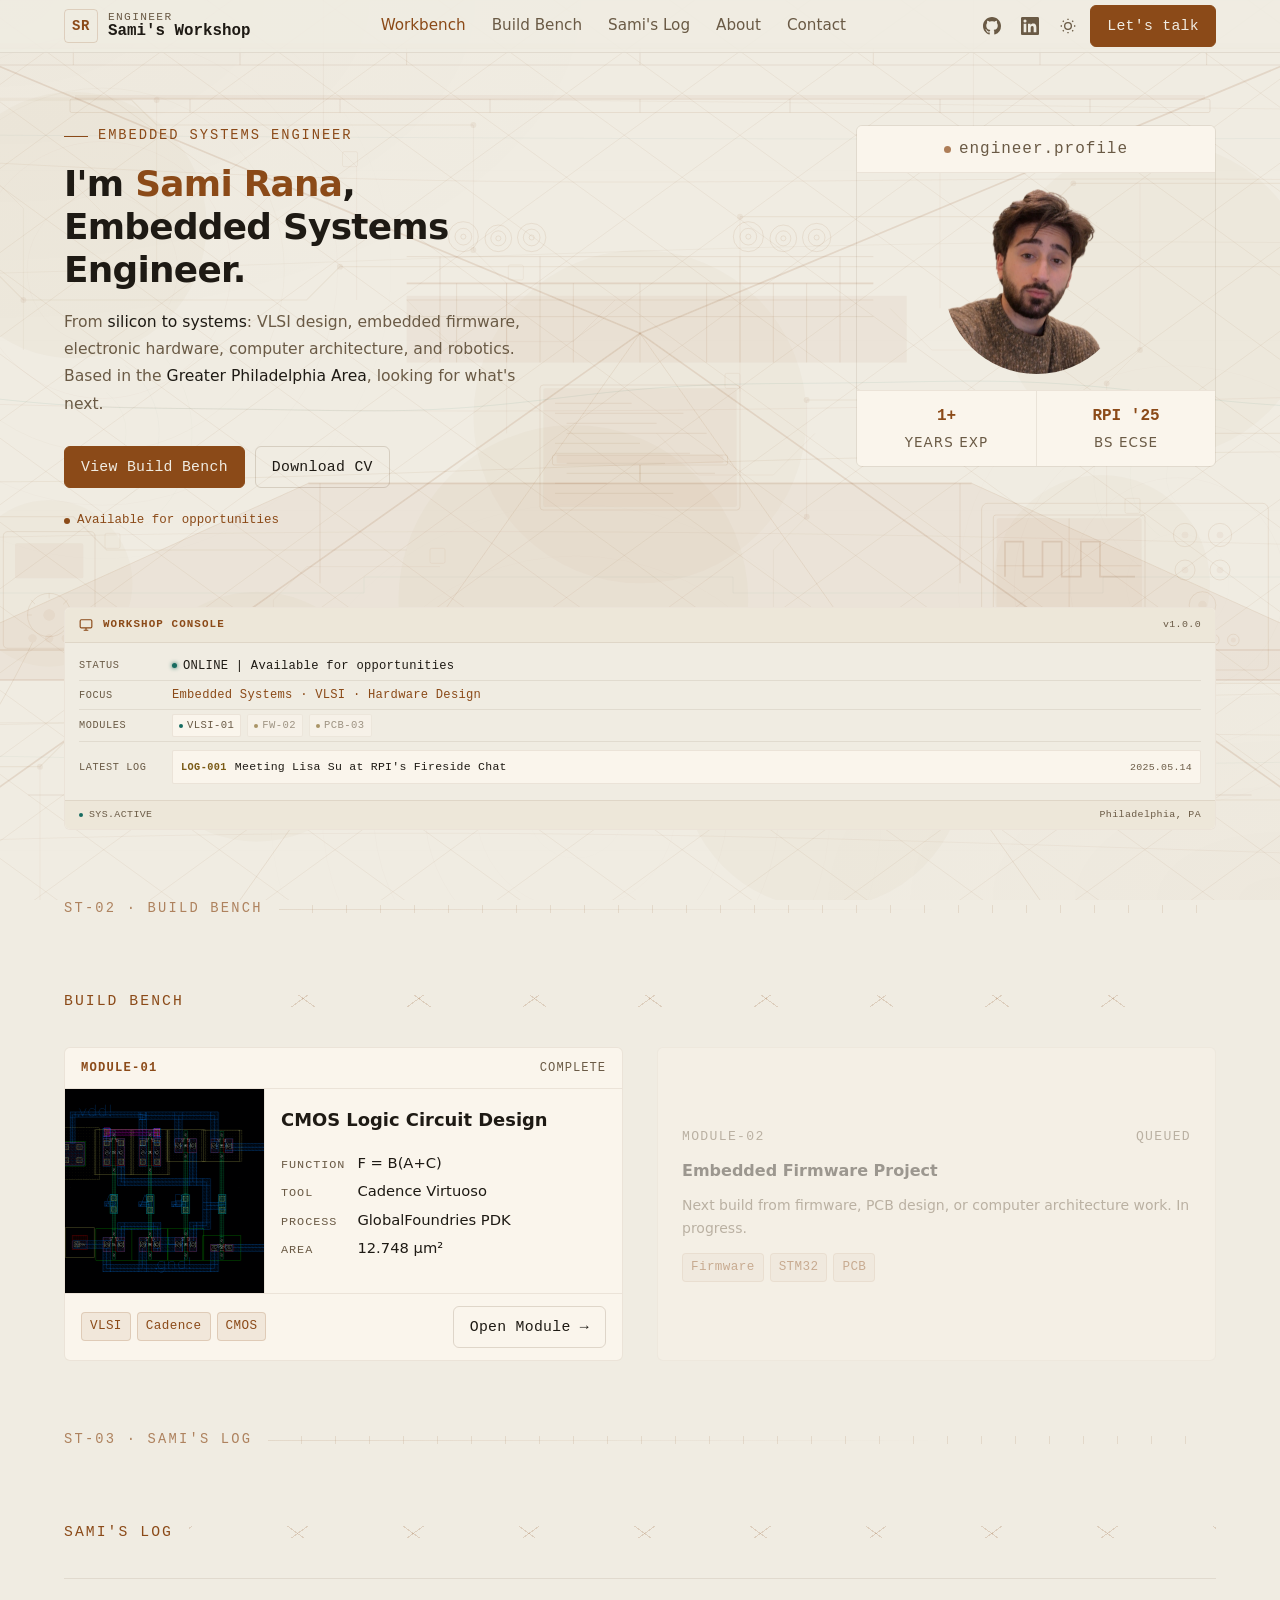
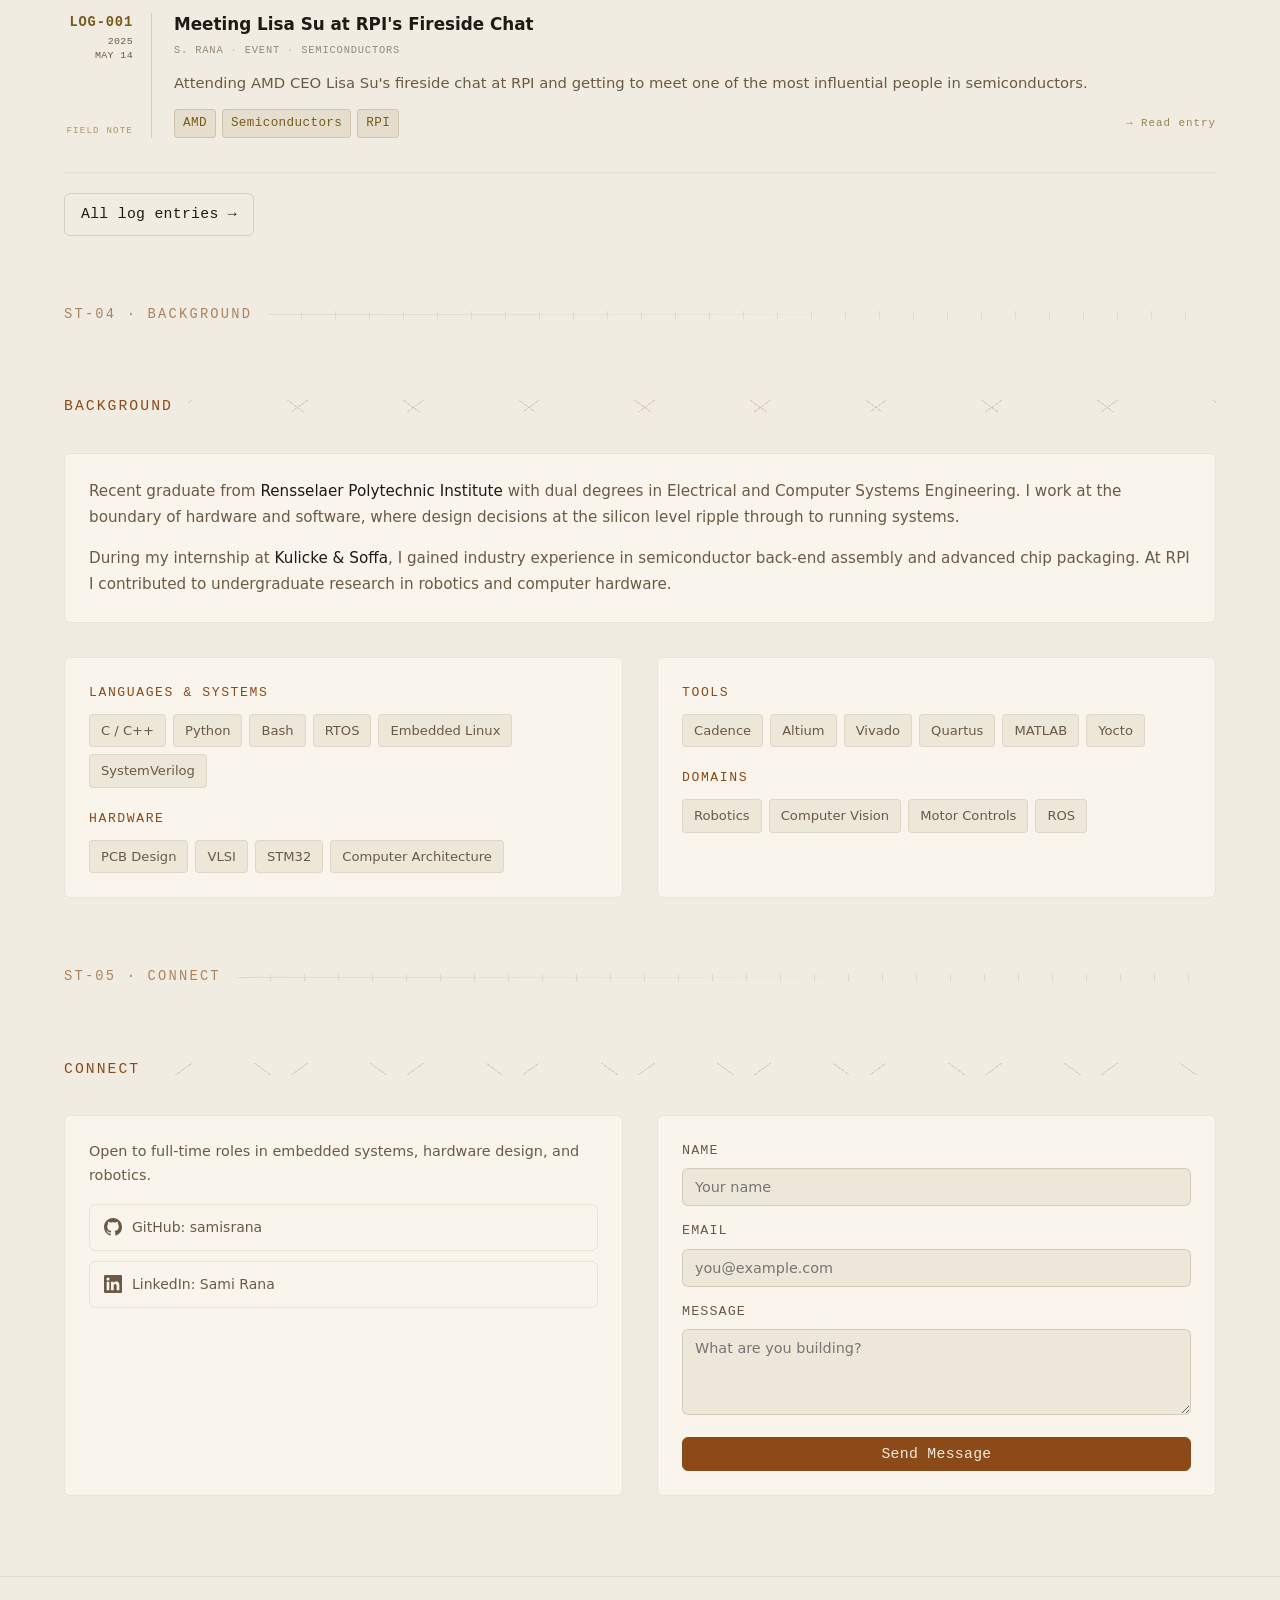
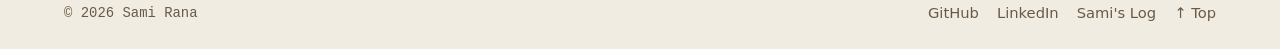
==== commit 44516d88: "Replace em-dashes with regular dashes and refine styling" ====
--- a/porfolio.html
+++ b/porfolio.html
@@ -3,10 +3,10 @@
 <head>
   <meta charset="utf-8" />
   <meta name="viewport" content="width=device-width, initial-scale=1" />
-  <title>Sami's Workshop — Embedded Systems Engineer</title>
-  <meta name="description" content="Sami Rana — Embedded Systems Engineer. Hardware design, VLSI, and systems engineering." />
+  <title>Sami's Workshop | Embedded Systems Engineer</title>
+  <meta name="description" content="Sami Rana, Embedded Systems Engineer. Hardware design, VLSI, and systems engineering." />
   <meta property="og:title" content="Sami's Workshop" />
-  <meta property="og:description" content="Embedded Systems Engineer — hardware, firmware, and silicon." />
+  <meta property="og:description" content="Embedded Systems Engineer. Hardware, firmware, and silicon." />
   <meta property="og:type" content="website" />
   <meta name="color-scheme" content="light dark" />
   <link rel="icon" href="data:image/svg+xml,<svg xmlns='http://www.w3.org/2000/svg' viewBox='0 0 100 100'><rect width='100' height='100' fill='%230c0f14'/><text x='50' y='66' font-size='48' text-anchor='middle' fill='%23c47a3a' font-family='monospace' font-weight='700'>SR</text></svg>">
@@ -65,7 +65,99 @@
       border: 1px solid var(--border);
       border-radius: var(--r);
       overflow: hidden;
-    }
+      position: relative;
+      transition:
+        border-color 0.4s ease,
+        transform 0.5s cubic-bezier(0.22, 1, 0.36, 1),
+        box-shadow 0.4s ease;
+    }
+
+    /* Signal highlight sweep */
+    .portrait-module::before {
+      content: '';
+      position: absolute;
+      inset: 0;
+      background: linear-gradient(
+        115deg,
+        transparent 0%,
+        transparent 42%,
+        rgba(196, 122, 58, 0.05) 46%,
+        rgba(196, 122, 58, 0.10) 50%,
+        rgba(196, 122, 58, 0.05) 54%,
+        transparent 58%,
+        transparent 100%
+      );
+      transform: translateX(-100%);
+      transition: transform 0.9s cubic-bezier(0.22, 1, 0.36, 1);
+      pointer-events: none;
+      z-index: 5;
+    }
+
+    /* Copper outline glow layer */
+    .portrait-module::after {
+      content: '';
+      position: absolute;
+      inset: -1px;
+      border-radius: var(--r);
+      box-shadow:
+        inset 0 0 0 1px transparent,
+        0 0 0 0 transparent;
+      transition: box-shadow 0.4s ease;
+      pointer-events: none;
+      z-index: 6;
+    }
+
+    .portrait-module:hover {
+      border-color: var(--copper-border);
+      transform: translateY(-4px);
+      box-shadow:
+        0 12px 28px -8px rgba(196, 122, 58, 0.12),
+        0 4px 12px -4px rgba(0, 0, 0, 0.10);
+    }
+
+    /* Signal sweep on hover */
+    .portrait-module:hover::before {
+      transform: translateX(100%);
+    }
+
+    /* Pulsing copper outline */
+    .portrait-module:hover::after {
+      box-shadow:
+        inset 0 0 0 1px rgba(196, 122, 58, 0.20),
+        0 0 16px -3px rgba(196, 122, 58, 0.25);
+      animation: portrait-outline-pulse 2.4s ease-in-out infinite;
+    }
+
+    @keyframes portrait-outline-pulse {
+      0%, 100% {
+        box-shadow:
+          inset 0 0 0 1px rgba(196, 122, 58, 0.18),
+          0 0 14px -3px rgba(196, 122, 58, 0.20);
+      }
+      50% {
+        box-shadow:
+          inset 0 0 0 1px rgba(196, 122, 58, 0.30),
+          0 0 22px -3px rgba(196, 122, 58, 0.32);
+      }
+    }
+
+    /* Header dot pulse on hover */
+    .portrait-module:hover .portrait-header .dot {
+      opacity: 1;
+      animation: dot-pulse 1.2s ease-in-out infinite;
+    }
+
+    @keyframes dot-pulse {
+      0%, 100% {
+        opacity: 1;
+        box-shadow: 0 0 4px rgba(196, 122, 58, 0.6);
+      }
+      50% {
+        opacity: 0.6;
+        box-shadow: 0 0 8px rgba(196, 122, 58, 0.9);
+      }
+    }
+
     .portrait-header {
       display: flex;
       align-items: center;
@@ -78,12 +170,15 @@
       font-size: 1rem;
       color: var(--text-dim);
       letter-spacing: 0.06em;
+      position: relative;
+      z-index: 2;
     }
     .portrait-header .dot {
       width: 7px; height: 7px;
       border-radius: 50%;
       background: var(--copper);
       opacity: 0.7;
+      transition: opacity 0.3s ease, box-shadow 0.3s ease;
     }
     .portrait-module img {
       width: 185px;
@@ -93,12 +188,20 @@
       display: block;
       border-radius: 50%;
       margin: 16px auto;
+      position: relative;
+      z-index: 2;
+      transition: transform 0.4s ease;
+    }
+    .portrait-module:hover img {
+      transform: scale(1.02);
     }
     .portrait-footer {
       display: grid;
       grid-template-columns: 1fr 1fr;
       border-top: 1px solid var(--border);
       background: var(--surface);
+      position: relative;
+      z-index: 2;
     }
     .portrait-stat {
       padding: 12px 16px;
@@ -112,6 +215,10 @@
       font-size: 1rem;
       font-weight: 700;
       color: var(--copper);
+      transition: text-shadow 0.3s ease;
+    }
+    .portrait-module:hover .portrait-stat .val {
+      text-shadow: 0 0 8px rgba(196, 122, 58, 0.4);
     }
     .portrait-stat .lbl {
       font-size: 0.84rem;
@@ -119,6 +226,62 @@
       text-transform: uppercase;
       letter-spacing: 0.08em;
       margin-top: 2px;
+    }
+
+    /* Reduced motion */
+    @media (prefers-reduced-motion: reduce) {
+      .portrait-module {
+        transition: border-color 0.15s ease;
+      }
+      .portrait-module::before {
+        display: none;
+      }
+      .portrait-module:hover {
+        transform: none;
+      }
+      .portrait-module:hover::after {
+        animation: none;
+      }
+      .portrait-module:hover .portrait-header .dot {
+        animation: none;
+      }
+    }
+
+    /* Light mode adjustments for portrait module */
+    :root.light .portrait-module::before {
+      background: linear-gradient(
+        115deg,
+        transparent 0%,
+        transparent 42%,
+        rgba(139, 74, 24, 0.06) 46%,
+        rgba(139, 74, 24, 0.12) 50%,
+        rgba(139, 74, 24, 0.06) 54%,
+        transparent 58%,
+        transparent 100%
+      );
+    }
+    :root.light .portrait-module:hover {
+      box-shadow:
+        0 12px 28px -8px rgba(139, 74, 24, 0.15),
+        0 4px 12px -4px rgba(0, 0, 0, 0.08);
+    }
+    :root.light .portrait-module:hover::after {
+      box-shadow:
+        inset 0 0 0 1px rgba(139, 74, 24, 0.25),
+        0 0 16px -3px rgba(139, 74, 24, 0.28);
+      animation: portrait-outline-pulse-light 2.4s ease-in-out infinite;
+    }
+    @keyframes portrait-outline-pulse-light {
+      0%, 100% {
+        box-shadow:
+          inset 0 0 0 1px rgba(139, 74, 24, 0.22),
+          0 0 14px -3px rgba(139, 74, 24, 0.24);
+      }
+      50% {
+        box-shadow:
+          inset 0 0 0 1px rgba(139, 74, 24, 0.35),
+          0 0 22px -3px rgba(139, 74, 24, 0.38);
+      }
     }
 
     /* Section spacing */
@@ -397,7 +560,7 @@
   <!-- Background Layer 3: Signal Waves (canvas) -->
   <canvas class="bg-layer bg-waves" id="wave-canvas" aria-hidden="true"></canvas>
 
-  <!-- Background Layer 4: Physical Scene — Workshop (one-point perspective, VP 960,400) -->
+  <!-- Background Layer 4: Physical Scene - Workshop (one-point perspective, VP 960,400) -->
   <div class="bg-layer bg-scene" aria-hidden="true">
     <svg viewBox="0 0 1920 1080" preserveAspectRatio="xMidYMid slice">
 
@@ -475,7 +638,7 @@
       <line class="s-line"  x1="576" y1="580" x2="576"  y2="700"/>
       <line class="s-line"  x1="1344" y1="580" x2="1344" y2="700"/>
 
-      <!-- ── COMPUTER MONITOR — back-center of bench ── -->
+      <!-- ── COMPUTER MONITOR - back-center of bench ── -->
       <!-- Monitor base -->
       <rect class="s-fill" x="860" y="546" width="200" height="10" rx="2"/>
       <rect class="s-line" x="855" y="546" width="210" height="12" rx="2"/>
@@ -496,7 +659,7 @@
       <line class="s-line" x1="858" y1="580" x2="920" y2="580"/>
       <line class="s-line" x1="858" y1="592" x2="1000" y2="592"/>
 
-      <!-- ── OSCILLOSCOPE — right ── -->
+      <!-- ── OSCILLOSCOPE - right ── -->
       <rect class="s-line" x="1370" y="604" width="344" height="200" rx="7"/>
       <rect class="s-line" x="1384" y="618" width="182" height="122" rx="3"/>
       <rect class="s-fill" x="1388" y="622" width="174" height="114" rx="2"/>
@@ -513,7 +676,7 @@
       <circle class="s-line" cx="1648" cy="768" r="7"/><circle class="s-fill" cx="1648" cy="768" r="3"/>
       <circle class="s-line" cx="1672" cy="768" r="7"/><circle class="s-fill" cx="1672" cy="768" r="3"/>
 
-      <!-- ── MULTIMETER — left ── -->
+      <!-- ── MULTIMETER - left ── -->
       <rect class="s-line" x="196" y="638" width="110" height="140" rx="5"/>
       <rect class="s-fill" x="210" y="652" width="82"  height="42"  rx="2"/>
       <circle class="s-line" cx="251" cy="738" r="26"/>
@@ -542,7 +705,7 @@
   <!-- Header -->
   <header>
     <div class="container nav">
-      <a class="brand" href="porfolio.html" aria-label="Sami's Workshop — home">
+      <a class="brand" href="porfolio.html" aria-label="Sami's Workshop, home">
         <span class="monogram" aria-hidden="true">SR</span>
         <span class="brand-text">
           <span class="brand-label">Engineer</span>
@@ -597,8 +760,8 @@
         </h1>
         <p class="hero-lede">
           From <strong>silicon to systems</strong>: VLSI design, embedded firmware,
-          electronic hardware, and computer architecture. Currently based at
-          <strong>Rensselaer Polytechnic Institute</strong>, looking for what's next.
+          electronic hardware, computer architecture, and robotics. Based in the
+          <strong>Greater Philadelphia Area</strong>, looking for what's next.
         </p>
         <div class="hero-actions">
           <a class="btn btn-primary" href="#projects">View Build Bench</a>
@@ -619,12 +782,81 @@
             <div class="lbl">Years Exp</div>
           </div>
           <div class="portrait-stat">
-            <div class="val">RPI</div>
-            <div class="lbl">BS '25</div>
+            <div class="val">RPI '25</div>
+            <div class="lbl">BS ECSE</div>
           </div>
         </div>
       </div>
     </section>
+
+    <!-- System Status Console -->
+    <div class="sys-console" style="margin-bottom: var(--g);">
+      <div class="sys-console-header">
+        <svg class="console-icon" viewBox="0 0 24 24" fill="none" stroke="currentColor" stroke-width="2">
+          <rect x="2" y="3" width="20" height="14" rx="2" ry="2"/>
+          <line x1="8" y1="21" x2="16" y2="21"/>
+          <line x1="12" y1="17" x2="12" y2="21"/>
+        </svg>
+        <span class="console-title">Workshop Console</span>
+        <span class="console-ver">v1.0.0</span>
+      </div>
+
+      <div class="sys-console-body">
+        <div class="console-row">
+          <span class="console-label">Status</span>
+          <span class="console-value">
+            <span class="console-status">
+              <span class="led on"></span>
+              <span>ONLINE | Available for opportunities</span>
+            </span>
+          </span>
+        </div>
+
+        <div class="console-row">
+          <span class="console-label">Focus</span>
+          <span class="console-value accent">Embedded Systems · VLSI · Hardware Design</span>
+        </div>
+
+        <div class="console-row">
+          <span class="console-label">Modules</span>
+          <span class="console-value">
+            <span class="console-modules">
+              <span class="console-module">
+                <span class="mod-led"></span>
+                VLSI-01
+              </span>
+              <span class="console-module queued">
+                <span class="mod-led"></span>
+                FW-02
+              </span>
+              <span class="console-module queued">
+                <span class="mod-led"></span>
+                PCB-03
+              </span>
+            </span>
+          </span>
+        </div>
+
+        <div class="console-row">
+          <span class="console-label">Latest Log</span>
+          <span class="console-value">
+            <a href="posts/meeting-lisa-su.html" class="console-log-entry" style="text-decoration: none;">
+              <span class="log-id">LOG-001</span>
+              <span class="log-title">Meeting Lisa Su at RPI's Fireside Chat</span>
+              <span class="log-date">2025.05.14</span>
+            </a>
+          </span>
+        </div>
+      </div>
+
+      <div class="sys-console-footer">
+        <span class="console-uptime">
+          <span class="uptime-led"></span>
+          SYS.ACTIVE
+        </span>
+        <span>Philadelphia, PA</span>
+      </div>
+    </div>
 
     <div class="station-mark" data-station="ST-02 · BUILD BENCH"></div>
 
@@ -671,14 +903,14 @@
           </div>
         </article>
 
-        <!-- Next module — queued -->
+        <!-- Next module - queued -->
         <div class="placeholder-card">
           <div style="display:flex; justify-content:space-between; align-items:center;">
             <span class="ph-label">MODULE-02</span>
             <span class="ph-label">QUEUED</span>
           </div>
           <h3>Embedded Firmware Project</h3>
-          <p>Next build from firmware, PCB design, or computer architecture work — in progress.</p>
+          <p>Next build from firmware, PCB design, or computer architecture work. In progress.</p>
           <div class="tags" style="margin-top: 4px;">
             <span class="tag">Firmware</span>
             <span class="tag">STM32</span>
@@ -710,7 +942,7 @@
               <span class="entry-meta-item">Event</span>
               <span class="entry-meta-item">Semiconductors</span>
             </div>
-            <p class="entry-excerpt">Attending AMD CEO Lisa Su's fireside chat at RPI — and getting to meet one of the most influential people in semiconductors.</p>
+            <p class="entry-excerpt">Attending AMD CEO Lisa Su's fireside chat at RPI and getting to meet one of the most influential people in semiconductors.</p>
             <div class="entry-footer">
               <div class="tags">
                 <span class="tag">AMD</span>
@@ -740,7 +972,7 @@
         <div class="card card-pad about-bio">
           <p>
             Recent graduate from <strong>Rensselaer Polytechnic Institute</strong> with dual degrees in
-            Electrical and Computer Systems Engineering. I work at the boundary of hardware and software —
+            Electrical and Computer Systems Engineering. I work at the boundary of hardware and software,
             where design decisions at the silicon level ripple through to running systems.
           </p>
           <p>
@@ -816,19 +1048,19 @@
               <svg viewBox="0 0 24 24" fill="currentColor">
                 <path d="M12 0C5.37 0 0 5.37 0 12c0 5.31 3.435 9.795 8.205 11.385.6.105.825-.255.825-.57 0-.285-.015-1.23-.015-2.235-3.015.555-3.795-.735-4.035-1.41-.135-.345-.72-1.41-1.23-1.695-.42-.225-1.02-.78-.015-.795.945-.015 1.62.87 1.845 1.23 1.08 1.815 2.805 1.305 3.495.99.105-.78.42-1.305.765-1.605-2.67-.3-5.46-1.335-5.46-5.925 0-1.305.465-2.385 1.23-3.225-.12-.3-.54-1.53.12-3.18 0 0 1.005-.315 3.3 1.23.96-.27 1.98-.405 3-.405s2.04.135 3 .405c2.295-1.56 3.3-1.23 3.3-1.23.66 1.65.24 2.88.12 3.18.765.84 1.23 1.905 1.23 3.225 0 4.605-2.805 5.625-5.475 5.925.435.375.81 1.095.81 2.22 0 1.605-.015 2.895-.015 3.3 0 .315.225.69.825.57A12.02 12.02 0 0024 12c0-6.63-5.37-12-12-12z"/>
               </svg>
-              GitHub — samisrana
+              GitHub: samisrana
             </a>
             <a href="https://www.linkedin.com/in/sami-rana-aa722a210/" class="contact-link" target="_blank" rel="noopener">
               <svg viewBox="0 0 24 24" fill="currentColor">
                 <path d="M20.447 20.452h-3.554v-5.569c0-1.328-.027-3.037-1.852-3.037-1.853 0-2.136 1.445-2.136 2.939v5.667H9.351V9h3.414v1.561h.046c.477-.9 1.637-1.85 3.37-1.85 3.601 0 4.267 2.37 4.267 5.455v6.286zM5.337 7.433a2.062 2.062 0 01-2.063-2.065 2.064 2.064 0 112.063 2.065zm1.782 13.019H3.555V9h3.564v11.452zM22.225 0H1.771C.792 0 0 .774 0 1.729v20.542C0 23.227.792 24 1.771 24h20.451C23.2 24 24 23.227 24 22.271V1.729C24 .774 23.2 0 22.222 0h.003z"/>
               </svg>
-              LinkedIn — Sami Rana
+              LinkedIn: Sami Rana
             </a>
           </div>
         </div>
 
         <div class="card card-pad">
-          <form name="contact" method="POST" action="https://formspree.io/f/yourid">
+          <form name="contact" method="POST" action="https://formspree.io/f/mlgppvgp">
             <label>
               <span class="field-label">Name</span>
               <input required name="name" autocomplete="name" placeholder="Your name" />
--- a/workshop.css
+++ b/workshop.css
@@ -379,9 +379,169 @@
   border: 1px solid var(--border);
   border-radius: var(--r);
   overflow: hidden;
-  transition: border-color 0.2s;
-}
-.module-card:hover { border-color: var(--zone-border); }
+  position: relative;
+  transition:
+    border-color 0.4s ease,
+    transform 0.4s cubic-bezier(0.22, 1, 0.36, 1),
+    filter 0.4s ease,
+    box-shadow 0.4s ease;
+}
+
+/* Copper trace highlight overlay */
+.module-card::before {
+  content: '';
+  position: absolute;
+  inset: 0;
+  background: linear-gradient(
+    105deg,
+    transparent 0%,
+    transparent 40%,
+    var(--module-trace-dim) 45%,
+    var(--module-trace) 50%,
+    var(--module-trace-dim) 55%,
+    transparent 60%,
+    transparent 100%
+  );
+  transform: translateX(-100%);
+  transition: transform 0.8s cubic-bezier(0.22, 1, 0.36, 1);
+  pointer-events: none;
+  z-index: 1;
+}
+
+/* Signal glow border effect */
+.module-card::after {
+  content: '';
+  position: absolute;
+  inset: -1px;
+  border-radius: var(--r);
+  background: transparent;
+  box-shadow:
+    inset 0 0 0 1px transparent,
+    0 0 0 0 transparent;
+  transition: box-shadow 0.5s ease;
+  pointer-events: none;
+  z-index: 2;
+}
+
+.module-card:hover {
+  border-color: var(--zone-border);
+  transform: translateY(-3px);
+  filter: brightness(1.04);
+  box-shadow:
+    0 8px 24px -8px var(--module-shadow),
+    0 2px 8px -2px rgba(0, 0, 0, 0.12);
+}
+
+/* Animate copper trace across card on hover */
+.module-card:hover::before {
+  transform: translateX(100%);
+}
+
+/* Signal glow pulse on border */
+.module-card:hover::after {
+  box-shadow:
+    inset 0 0 0 1px var(--module-glow-dim),
+    0 0 12px -2px var(--module-glow);
+  animation: signal-pulse 2s ease-in-out infinite;
+}
+
+@keyframes signal-pulse {
+  0%, 100% {
+    box-shadow:
+      inset 0 0 0 1px var(--module-glow-dim),
+      0 0 12px -2px var(--module-glow);
+  }
+  50% {
+    box-shadow:
+      inset 0 0 0 1px var(--module-glow-bright),
+      0 0 20px -2px var(--module-glow-pulse);
+  }
+}
+
+/* Module hover color tokens — default copper */
+.module-card {
+  --module-trace: rgba(196, 122, 58, 0.12);
+  --module-trace-dim: rgba(196, 122, 58, 0.06);
+  --module-glow: rgba(196, 122, 58, 0.18);
+  --module-glow-dim: rgba(196, 122, 58, 0.15);
+  --module-glow-bright: rgba(196, 122, 58, 0.25);
+  --module-glow-pulse: rgba(196, 122, 58, 0.28);
+  --module-shadow: rgba(196, 122, 58, 0.08);
+}
+
+/* Zone-bench (turquoise) variant */
+body.zone-bench .module-card,
+.projects-grid .module-card {
+  --module-trace: rgba(46, 168, 154, 0.14);
+  --module-trace-dim: rgba(46, 168, 154, 0.07);
+  --module-glow: rgba(46, 168, 154, 0.20);
+  --module-glow-dim: rgba(46, 168, 154, 0.15);
+  --module-glow-bright: rgba(46, 168, 154, 0.28);
+  --module-glow-pulse: rgba(46, 168, 154, 0.32);
+  --module-shadow: rgba(46, 168, 154, 0.10);
+}
+
+/* Zone-log (gold) variant */
+body.zone-log .module-card {
+  --module-trace: rgba(201, 152, 58, 0.12);
+  --module-trace-dim: rgba(201, 152, 58, 0.06);
+  --module-glow: rgba(201, 152, 58, 0.18);
+  --module-glow-dim: rgba(201, 152, 58, 0.15);
+  --module-glow-bright: rgba(201, 152, 58, 0.25);
+  --module-glow-pulse: rgba(201, 152, 58, 0.28);
+  --module-shadow: rgba(201, 152, 58, 0.08);
+}
+
+/* Light mode adjustments — slightly stronger for visibility */
+:root.light .module-card {
+  --module-trace: rgba(139, 74, 24, 0.14);
+  --module-trace-dim: rgba(139, 74, 24, 0.08);
+  --module-glow: rgba(139, 74, 24, 0.22);
+  --module-glow-dim: rgba(139, 74, 24, 0.18);
+  --module-glow-bright: rgba(139, 74, 24, 0.30);
+  --module-glow-pulse: rgba(139, 74, 24, 0.35);
+  --module-shadow: rgba(139, 74, 24, 0.12);
+}
+
+:root.light body.zone-bench .module-card,
+:root.light .projects-grid .module-card {
+  --module-trace: rgba(22, 107, 96, 0.16);
+  --module-trace-dim: rgba(22, 107, 96, 0.09);
+  --module-glow: rgba(22, 107, 96, 0.24);
+  --module-glow-dim: rgba(22, 107, 96, 0.18);
+  --module-glow-bright: rgba(22, 107, 96, 0.32);
+  --module-glow-pulse: rgba(22, 107, 96, 0.38);
+  --module-shadow: rgba(22, 107, 96, 0.14);
+}
+
+:root.light body.zone-log .module-card {
+  --module-trace: rgba(122, 90, 21, 0.14);
+  --module-trace-dim: rgba(122, 90, 21, 0.08);
+  --module-glow: rgba(122, 90, 21, 0.22);
+  --module-glow-dim: rgba(122, 90, 21, 0.18);
+  --module-glow-bright: rgba(122, 90, 21, 0.30);
+  --module-glow-pulse: rgba(122, 90, 21, 0.35);
+  --module-shadow: rgba(122, 90, 21, 0.12);
+}
+
+/* Reduced motion — disable trace sweep and pulse, keep subtle lift */
+@media (prefers-reduced-motion: reduce) {
+  .module-card {
+    transition:
+      border-color 0.15s ease,
+      filter 0.15s ease,
+      box-shadow 0.15s ease;
+  }
+  .module-card::before {
+    display: none;
+  }
+  .module-card:hover {
+    transform: none;
+  }
+  .module-card:hover::after {
+    animation: none;
+  }
+}
 
 .module-card-header {
   display: flex;
@@ -786,3 +946,1304 @@
   background-repeat: no-repeat, repeat-x;
   opacity: 0.65;
 }
+
+/* ── 18. TECH NOTES — Collapsible Documentation Panels ────────── */
+/*
+   Engineering documentation accordion styled as technical reference panels.
+   Each section expands to reveal deeper implementation details.
+   Design: datasheet/reference manual aesthetic, not FAQ-style.
+*/
+
+.tech-notes {
+  border: 1px solid var(--border);
+  border-radius: var(--r);
+  overflow: hidden;
+  background: var(--surface);
+}
+
+.tech-notes-header {
+  display: flex;
+  align-items: center;
+  gap: 12px;
+  padding: 14px 18px;
+  border-bottom: 1px solid var(--border);
+  background: var(--surface-2);
+}
+
+.tech-notes-header .notes-icon {
+  width: 18px;
+  height: 18px;
+  color: var(--zone-accent);
+  flex-shrink: 0;
+}
+
+.tech-notes-header .notes-title {
+  font-family: var(--mono);
+  font-size: 0.78rem;
+  font-weight: 600;
+  color: var(--zone-accent);
+  letter-spacing: 0.12em;
+  text-transform: uppercase;
+}
+
+.tech-notes-header .notes-count {
+  font-family: var(--mono);
+  font-size: 0.68rem;
+  color: var(--text-dim);
+  margin-left: auto;
+  letter-spacing: 0.06em;
+}
+
+/* Individual note section */
+.tech-note {
+  border-bottom: 1px solid var(--border);
+}
+
+.tech-note:last-child {
+  border-bottom: none;
+}
+
+/* Note trigger button */
+.tech-note-trigger {
+  width: 100%;
+  display: flex;
+  align-items: center;
+  gap: 14px;
+  padding: 14px 18px;
+  background: transparent;
+  border: none;
+  cursor: pointer;
+  text-align: left;
+  transition: background 0.15s ease;
+}
+
+.tech-note-trigger:hover {
+  background: var(--surface-2);
+}
+
+.tech-note-trigger:focus {
+  outline: none;
+  background: var(--surface-2);
+}
+
+.tech-note-trigger:focus-visible {
+  outline: 2px solid var(--zone-accent);
+  outline-offset: -2px;
+}
+
+/* Section number badge */
+.note-section-id {
+  font-family: var(--mono);
+  font-size: 0.68rem;
+  font-weight: 700;
+  color: var(--zone-accent);
+  background: var(--zone-dim);
+  border: 1px solid var(--zone-border);
+  padding: 3px 8px;
+  border-radius: var(--r-xs);
+  letter-spacing: 0.08em;
+  flex-shrink: 0;
+}
+
+/* Note title and summary */
+.note-header-content {
+  flex: 1;
+  min-width: 0;
+}
+
+.note-title {
+  font-size: 0.92rem;
+  font-weight: 600;
+  color: var(--text);
+  margin: 0 0 2px;
+  line-height: 1.3;
+}
+
+.note-summary {
+  font-family: var(--mono);
+  font-size: 0.72rem;
+  color: var(--text-dim);
+  letter-spacing: 0.03em;
+  margin: 0;
+}
+
+/* Expand indicator */
+.note-expand-icon {
+  width: 16px;
+  height: 16px;
+  color: var(--text-dim);
+  flex-shrink: 0;
+  transition: transform 0.25s ease, color 0.15s ease;
+}
+
+.tech-note[open] .note-expand-icon {
+  transform: rotate(180deg);
+  color: var(--zone-accent);
+}
+
+.tech-note-trigger:hover .note-expand-icon {
+  color: var(--zone-accent);
+}
+
+/* Note content panel */
+.tech-note-content {
+  display: grid;
+  grid-template-rows: 0fr;
+  transition: grid-template-rows 0.3s ease;
+  background: var(--bg);
+  border-top: 1px solid var(--border);
+}
+
+.tech-note[open] .tech-note-content {
+  grid-template-rows: 1fr;
+}
+
+.tech-note-inner {
+  overflow: hidden;
+}
+
+.tech-note-body {
+  padding: 18px 18px 18px 54px;
+}
+
+/* Content styling within notes */
+.tech-note-body p {
+  font-size: 0.88rem;
+  color: var(--text-dim);
+  line-height: 1.7;
+  margin: 0 0 12px;
+}
+
+.tech-note-body p:last-child {
+  margin-bottom: 0;
+}
+
+.tech-note-body strong {
+  color: var(--text);
+  font-weight: 500;
+}
+
+.tech-note-body ul,
+.tech-note-body ol {
+  font-size: 0.88rem;
+  color: var(--text-dim);
+  padding-left: 18px;
+  margin: 0 0 12px;
+  line-height: 1.65;
+}
+
+.tech-note-body li {
+  margin-bottom: 6px;
+}
+
+.tech-note-body li:last-child {
+  margin-bottom: 0;
+}
+
+.tech-note-body code {
+  font-family: var(--mono);
+  font-size: 0.84em;
+  background: var(--surface-2);
+  padding: 2px 6px;
+  border-radius: var(--r-xs);
+  color: var(--zone-accent);
+}
+
+/* Subsection within a note */
+.note-subsection {
+  margin-top: 16px;
+  padding-top: 14px;
+  border-top: 1px dashed var(--border);
+}
+
+.note-subsection:first-child {
+  margin-top: 0;
+  padding-top: 0;
+  border-top: none;
+}
+
+.note-subsection-title {
+  font-family: var(--mono);
+  font-size: 0.72rem;
+  font-weight: 600;
+  color: var(--text);
+  letter-spacing: 0.10em;
+  text-transform: uppercase;
+  margin: 0 0 10px;
+}
+
+/* Key-value pairs for specs/constraints */
+.note-specs {
+  display: grid;
+  grid-template-columns: auto 1fr;
+  gap: 6px 14px;
+  margin: 12px 0;
+}
+
+.note-specs dt {
+  font-family: var(--mono);
+  font-size: 0.72rem;
+  color: var(--text-dim);
+  letter-spacing: 0.06em;
+  text-transform: uppercase;
+  white-space: nowrap;
+}
+
+.note-specs dd {
+  font-size: 0.86rem;
+  color: var(--text);
+  margin: 0;
+}
+
+/* Callout within notes */
+.note-callout {
+  background: var(--zone-dim);
+  border-left: 3px solid var(--zone-accent);
+  padding: 12px 14px;
+  border-radius: 0 var(--r-xs) var(--r-xs) 0;
+  margin: 12px 0;
+}
+
+.note-callout p {
+  margin: 0;
+  font-family: var(--mono);
+  font-size: 0.84rem;
+  color: var(--text);
+}
+
+/* Status indicator for notes */
+.note-status {
+  display: inline-flex;
+  align-items: center;
+  gap: 5px;
+  font-family: var(--mono);
+  font-size: 0.65rem;
+  letter-spacing: 0.08em;
+  text-transform: uppercase;
+  padding: 2px 7px;
+  border-radius: var(--r-xs);
+  margin-left: 10px;
+}
+
+.note-status.resolved {
+  background: rgba(46, 168, 154, 0.12);
+  color: var(--turquoise);
+  border: 1px solid rgba(46, 168, 154, 0.25);
+}
+
+.note-status.open {
+  background: rgba(201, 152, 58, 0.12);
+  color: var(--gold);
+  border: 1px solid rgba(201, 152, 58, 0.25);
+}
+
+/* Responsive */
+@media (max-width: 580px) {
+  .tech-note-body {
+    padding-left: 18px;
+  }
+
+  .note-summary {
+    display: none;
+  }
+}
+
+/* ── 19. SYSTEM TABS — Engineering Interface Tabs ─────────────── */
+/*
+   Tab component styled as engineering system interface.
+   Resembles test equipment panels, terminal interfaces, or
+   embedded system dashboards.
+*/
+
+.sys-tabs {
+  border: 1px solid var(--border);
+  border-radius: var(--r);
+  overflow: hidden;
+  background: var(--surface);
+}
+
+/* Tab bar — resembles equipment panel selector */
+.sys-tabs-bar {
+  display: flex;
+  align-items: stretch;
+  background: var(--surface-2);
+  border-bottom: 1px solid var(--border);
+  position: relative;
+}
+
+/* System label on left side */
+.sys-tabs-label {
+  display: flex;
+  align-items: center;
+  gap: 8px;
+  padding: 0 16px;
+  border-right: 1px solid var(--border);
+  background: var(--bg);
+}
+
+.sys-tabs-label .sys-icon {
+  width: 14px;
+  height: 14px;
+  color: var(--zone-accent);
+}
+
+.sys-tabs-label span {
+  font-family: var(--mono);
+  font-size: 0.68rem;
+  font-weight: 600;
+  color: var(--zone-accent);
+  letter-spacing: 0.12em;
+  text-transform: uppercase;
+}
+
+/* Tab list */
+.sys-tabs-list {
+  display: flex;
+  align-items: stretch;
+  flex: 1;
+  margin: 0;
+  padding: 0;
+  list-style: none;
+}
+
+/* Individual tab button */
+.sys-tab {
+  display: flex;
+  align-items: center;
+  gap: 8px;
+  padding: 12px 18px;
+  background: transparent;
+  border: none;
+  border-right: 1px solid var(--border);
+  cursor: pointer;
+  font-family: var(--mono);
+  font-size: 0.78rem;
+  font-weight: 500;
+  color: var(--text-dim);
+  letter-spacing: 0.06em;
+  text-transform: uppercase;
+  transition: all 0.15s ease;
+  position: relative;
+}
+
+.sys-tab:last-child {
+  border-right: none;
+}
+
+.sys-tab:hover {
+  background: var(--bg);
+  color: var(--text);
+}
+
+.sys-tab:focus {
+  outline: none;
+}
+
+.sys-tab:focus-visible {
+  outline: 2px solid var(--zone-accent);
+  outline-offset: -2px;
+}
+
+/* Active tab state */
+.sys-tab[aria-selected="true"] {
+  background: var(--bg);
+  color: var(--zone-accent);
+}
+
+/* LED indicator dot */
+.sys-tab::before {
+  content: '';
+  width: 6px;
+  height: 6px;
+  border-radius: 50%;
+  background: var(--text-dim);
+  opacity: 0.4;
+  transition: all 0.2s ease;
+}
+
+.sys-tab:hover::before {
+  background: var(--text);
+  opacity: 0.6;
+}
+
+.sys-tab[aria-selected="true"]::before {
+  background: var(--zone-accent);
+  opacity: 1;
+  box-shadow: 0 0 6px var(--zone-accent);
+}
+
+/* Active indicator line */
+.sys-tab[aria-selected="true"]::after {
+  content: '';
+  position: absolute;
+  bottom: -1px;
+  left: 0;
+  right: 0;
+  height: 2px;
+  background: var(--zone-accent);
+}
+
+/* Tab number badge */
+.sys-tab .tab-num {
+  font-size: 0.62rem;
+  font-weight: 700;
+  color: var(--text-dim);
+  background: var(--surface);
+  border: 1px solid var(--border);
+  padding: 1px 5px;
+  border-radius: var(--r-xs);
+  margin-left: auto;
+  opacity: 0.7;
+}
+
+.sys-tab[aria-selected="true"] .tab-num {
+  color: var(--zone-accent);
+  border-color: var(--zone-border);
+  background: var(--zone-dim);
+  opacity: 1;
+}
+
+/* Status indicator (optional) */
+.sys-tabs-status {
+  display: flex;
+  align-items: center;
+  gap: 6px;
+  padding: 0 14px;
+  margin-left: auto;
+  font-family: var(--mono);
+  font-size: 0.64rem;
+  color: var(--text-dim);
+  letter-spacing: 0.06em;
+}
+
+.sys-tabs-status .status-led {
+  width: 5px;
+  height: 5px;
+  border-radius: 50%;
+  background: var(--turquoise);
+  animation: led-pulse 2s ease-in-out infinite;
+}
+
+@keyframes led-pulse {
+  0%, 100% { opacity: 1; }
+  50% { opacity: 0.4; }
+}
+
+/* Tab panels container */
+.sys-tabs-panels {
+  position: relative;
+  background: var(--bg);
+}
+
+/* Individual panel */
+.sys-tab-panel {
+  display: none;
+  padding: 24px;
+}
+
+.sys-tab-panel[data-active="true"] {
+  display: block;
+  animation: panel-fade-in 0.2s ease;
+}
+
+@keyframes panel-fade-in {
+  from { opacity: 0; transform: translateY(4px); }
+  to { opacity: 1; transform: translateY(0); }
+}
+
+/* Panel header */
+.panel-header {
+  display: flex;
+  align-items: center;
+  gap: 12px;
+  margin-bottom: 18px;
+  padding-bottom: 14px;
+  border-bottom: 1px solid var(--border);
+}
+
+.panel-header .panel-icon {
+  width: 20px;
+  height: 20px;
+  color: var(--zone-accent);
+}
+
+.panel-header h3 {
+  font-family: var(--mono);
+  font-size: 0.88rem;
+  font-weight: 600;
+  color: var(--text);
+  letter-spacing: 0.08em;
+  text-transform: uppercase;
+  margin: 0;
+}
+
+.panel-header .panel-id {
+  font-family: var(--mono);
+  font-size: 0.66rem;
+  color: var(--text-dim);
+  letter-spacing: 0.06em;
+  margin-left: auto;
+}
+
+/* Panel content styling */
+.sys-tab-panel p {
+  font-size: 0.9rem;
+  color: var(--text-dim);
+  line-height: 1.7;
+  margin: 0 0 14px;
+}
+
+.sys-tab-panel p:last-child {
+  margin-bottom: 0;
+}
+
+.sys-tab-panel strong {
+  color: var(--text);
+  font-weight: 500;
+}
+
+.sys-tab-panel ul,
+.sys-tab-panel ol {
+  font-size: 0.9rem;
+  color: var(--text-dim);
+  padding-left: 20px;
+  margin: 0 0 14px;
+  line-height: 1.65;
+}
+
+.sys-tab-panel li {
+  margin-bottom: 6px;
+}
+
+.sys-tab-panel code {
+  font-family: var(--mono);
+  font-size: 0.84em;
+  background: var(--surface-2);
+  padding: 2px 6px;
+  border-radius: var(--r-xs);
+  color: var(--zone-accent);
+}
+
+/* Data readout block — like instrument display */
+.data-readout {
+  background: var(--surface);
+  border: 1px solid var(--border);
+  border-radius: var(--r-sm);
+  padding: 14px 16px;
+  margin: 14px 0;
+}
+
+.data-readout-title {
+  font-family: var(--mono);
+  font-size: 0.66rem;
+  font-weight: 600;
+  color: var(--text-dim);
+  letter-spacing: 0.12em;
+  text-transform: uppercase;
+  margin: 0 0 10px;
+}
+
+.data-readout-grid {
+  display: grid;
+  grid-template-columns: repeat(auto-fit, minmax(140px, 1fr));
+  gap: 12px;
+}
+
+.data-readout-item {
+  display: flex;
+  flex-direction: column;
+  gap: 2px;
+}
+
+.data-readout-item .label {
+  font-family: var(--mono);
+  font-size: 0.64rem;
+  color: var(--text-dim);
+  letter-spacing: 0.08em;
+  text-transform: uppercase;
+}
+
+.data-readout-item .value {
+  font-family: var(--mono);
+  font-size: 1rem;
+  font-weight: 600;
+  color: var(--zone-accent);
+  letter-spacing: 0.02em;
+}
+
+.data-readout-item .unit {
+  font-size: 0.8em;
+  font-weight: 400;
+  color: var(--text-dim);
+  margin-left: 4px;
+}
+
+/* Signal path diagram placeholder */
+.signal-path {
+  background: var(--surface);
+  border: 1px solid var(--border);
+  border-radius: var(--r-sm);
+  padding: 20px;
+  margin: 14px 0;
+  text-align: center;
+}
+
+.signal-path-row {
+  display: flex;
+  align-items: center;
+  justify-content: center;
+  gap: 8px;
+  flex-wrap: wrap;
+}
+
+.signal-node {
+  font-family: var(--mono);
+  font-size: 0.76rem;
+  font-weight: 600;
+  color: var(--text);
+  background: var(--surface-2);
+  border: 1px solid var(--border);
+  padding: 6px 12px;
+  border-radius: var(--r-xs);
+}
+
+.signal-node.active {
+  color: var(--zone-accent);
+  border-color: var(--zone-border);
+  background: var(--zone-dim);
+}
+
+.signal-arrow {
+  font-family: var(--mono);
+  font-size: 0.9rem;
+  color: var(--text-dim);
+}
+
+/* Responsive tabs */
+@media (max-width: 680px) {
+  .sys-tabs-bar {
+    flex-wrap: wrap;
+  }
+
+  .sys-tabs-label {
+    width: 100%;
+    padding: 10px 14px;
+    border-right: none;
+    border-bottom: 1px solid var(--border);
+  }
+
+  .sys-tabs-list {
+    width: 100%;
+    overflow-x: auto;
+    -webkit-overflow-scrolling: touch;
+  }
+
+  .sys-tab {
+    padding: 10px 14px;
+    white-space: nowrap;
+  }
+
+  .sys-tabs-status {
+    display: none;
+  }
+
+  .sys-tab .tab-num {
+    display: none;
+  }
+}
+
+@media (max-width: 480px) {
+  .sys-tab-panel {
+    padding: 16px;
+  }
+
+  .data-readout-grid {
+    grid-template-columns: 1fr 1fr;
+  }
+}
+
+/* ── 20. TECH TOOLTIPS — Engineering Term Definitions ─────────── */
+/*
+   Subtle tooltips for technical acronyms and engineering terms.
+   Dotted underline indicates definition available on hover.
+   Styled as technical reference popups, not generic web tooltips.
+*/
+
+.term {
+  position: relative;
+  display: inline;
+  border-bottom: 1px dotted var(--zone-accent);
+  cursor: help;
+  transition: border-color 0.15s ease;
+}
+
+.term:hover {
+  border-bottom-style: solid;
+}
+
+/* Tooltip popup */
+.term::after {
+  content: attr(data-def);
+  position: absolute;
+  bottom: calc(100% + 8px);
+  left: 50%;
+  transform: translateX(-50%) translateY(4px);
+
+  /* Styling */
+  background: var(--surface);
+  border: 1px solid var(--zone-border);
+  border-radius: var(--r-sm);
+  padding: 8px 12px;
+  box-shadow:
+    0 4px 12px -2px rgba(0, 0, 0, 0.25),
+    0 0 0 1px rgba(0, 0, 0, 0.05);
+
+  /* Typography */
+  font-family: var(--mono);
+  font-size: 0.72rem;
+  font-weight: 400;
+  color: var(--text);
+  letter-spacing: 0.02em;
+  line-height: 1.5;
+  text-align: left;
+  white-space: normal;
+  width: max-content;
+  max-width: 260px;
+
+  /* Initial state — hidden */
+  opacity: 0;
+  visibility: hidden;
+  pointer-events: none;
+  transition:
+    opacity 0.2s ease,
+    transform 0.2s ease,
+    visibility 0.2s ease;
+
+  z-index: 1000;
+}
+
+/* Tooltip arrow */
+.term::before {
+  content: '';
+  position: absolute;
+  bottom: calc(100% + 3px);
+  left: 50%;
+  transform: translateX(-50%);
+
+  border: 5px solid transparent;
+  border-top-color: var(--zone-border);
+
+  opacity: 0;
+  visibility: hidden;
+  transition:
+    opacity 0.2s ease,
+    visibility 0.2s ease;
+
+  z-index: 1001;
+}
+
+/* Show tooltip on hover */
+.term:hover::after {
+  opacity: 1;
+  visibility: visible;
+  transform: translateX(-50%) translateY(0);
+}
+
+.term:hover::before {
+  opacity: 1;
+  visibility: visible;
+}
+
+/* Focus state for keyboard users */
+.term:focus {
+  outline: none;
+  border-bottom-color: var(--zone-accent);
+  border-bottom-style: solid;
+}
+
+.term:focus::after,
+.term:focus::before {
+  opacity: 1;
+  visibility: visible;
+}
+
+.term:focus::after {
+  transform: translateX(-50%) translateY(0);
+}
+
+/* Term category badge (optional) */
+.term[data-cat]::after {
+  content: attr(data-cat) ": " attr(data-def);
+}
+
+.term[data-cat]::after {
+  padding-top: 6px;
+}
+
+/* Tooltip with category label styling */
+.term[data-cat] {
+  --cat-color: var(--zone-accent);
+}
+
+/* Position variants for edge cases */
+.term.tip-left::after {
+  left: 0;
+  transform: translateX(0) translateY(4px);
+}
+
+.term.tip-left:hover::after,
+.term.tip-left:focus::after {
+  transform: translateX(0) translateY(0);
+}
+
+.term.tip-left::before {
+  left: 16px;
+}
+
+.term.tip-right::after {
+  left: auto;
+  right: 0;
+  transform: translateX(0) translateY(4px);
+}
+
+.term.tip-right:hover::after,
+.term.tip-right:focus::after {
+  transform: translateX(0) translateY(0);
+}
+
+.term.tip-right::before {
+  left: auto;
+  right: 16px;
+}
+
+/* Bottom position variant */
+.term.tip-bottom::after {
+  bottom: auto;
+  top: calc(100% + 8px);
+  transform: translateX(-50%) translateY(-4px);
+}
+
+.term.tip-bottom:hover::after,
+.term.tip-bottom:focus::after {
+  transform: translateX(-50%) translateY(0);
+}
+
+.term.tip-bottom::before {
+  bottom: auto;
+  top: calc(100% + 3px);
+  border-top-color: transparent;
+  border-bottom-color: var(--zone-border);
+}
+
+/* Light mode adjustments */
+:root.light .term::after {
+  box-shadow:
+    0 4px 12px -2px rgba(0, 0, 0, 0.12),
+    0 0 0 1px rgba(0, 0, 0, 0.08);
+}
+
+/* Touch devices — show on tap via .tip-active class */
+@media (hover: none) {
+  .term::after,
+  .term::before {
+    /* Don't disable, just don't show on hover */
+  }
+
+  .term.tip-active::after {
+    opacity: 1;
+    visibility: visible;
+    transform: translateX(-50%) translateY(0);
+  }
+
+  .term.tip-active::before {
+    opacity: 1;
+    visibility: visible;
+  }
+}
+
+/* Reduced motion */
+@media (prefers-reduced-motion: reduce) {
+  .term::after {
+    transition: opacity 0.1s ease, visibility 0.1s ease;
+    transform: translateX(-50%) translateY(0);
+  }
+
+  .term:hover::after {
+    transform: translateX(-50%) translateY(0);
+  }
+}
+
+/* ── 21. SYSTEM CONSOLE — Embedded Status Panel ───────────────── */
+/*
+   Minimal engineering console resembling embedded system diagnostics.
+   Clean, structured display — not a hacker terminal aesthetic.
+   Think: microcontroller debug output, industrial HMI, or BIOS screen.
+*/
+
+.sys-console {
+  background: var(--surface);
+  border: 1px solid var(--border);
+  border-radius: var(--r);
+  overflow: hidden;
+  font-family: var(--mono);
+  font-size: 0.76rem;
+}
+
+/* Console header bar */
+.sys-console-header {
+  display: flex;
+  align-items: center;
+  gap: 10px;
+  padding: 8px 14px;
+  background: var(--surface-2);
+  border-bottom: 1px solid var(--border);
+}
+
+.sys-console-header .console-icon {
+  width: 14px;
+  height: 14px;
+  color: var(--zone-accent);
+  flex-shrink: 0;
+}
+
+.sys-console-header .console-title {
+  font-weight: 600;
+  color: var(--zone-accent);
+  letter-spacing: 0.10em;
+  text-transform: uppercase;
+  font-size: 0.68rem;
+}
+
+.sys-console-header .console-ver {
+  color: var(--text-dim);
+  font-size: 0.62rem;
+  letter-spacing: 0.04em;
+  margin-left: auto;
+}
+
+/* Console body */
+.sys-console-body {
+  padding: 12px 14px;
+  background: var(--bg);
+}
+
+/* Status row — key: value pairs */
+.console-row {
+  display: flex;
+  align-items: baseline;
+  gap: 8px;
+  padding: 4px 0;
+  border-bottom: 1px solid var(--border);
+}
+
+.console-row:last-child {
+  border-bottom: none;
+}
+
+.console-row:first-child {
+  padding-top: 0;
+}
+
+/* Row label */
+.console-label {
+  color: var(--text-dim);
+  letter-spacing: 0.06em;
+  text-transform: uppercase;
+  font-size: 0.64rem;
+  min-width: 85px;
+  flex-shrink: 0;
+}
+
+/* Row value */
+.console-value {
+  color: var(--text);
+  letter-spacing: 0.02em;
+  flex: 1;
+}
+
+.console-value.accent {
+  color: var(--zone-accent);
+}
+
+.console-value.dim {
+  color: var(--text-dim);
+}
+
+/* Status indicator inline */
+.console-status {
+  display: inline-flex;
+  align-items: center;
+  gap: 6px;
+}
+
+.console-status .led {
+  width: 5px;
+  height: 5px;
+  border-radius: 50%;
+  flex-shrink: 0;
+}
+
+.console-status .led.on {
+  background: var(--turquoise);
+  box-shadow: 0 0 4px var(--turquoise);
+}
+
+.console-status .led.idle {
+  background: var(--gold);
+  box-shadow: 0 0 3px var(--gold);
+  animation: led-idle-pulse 2.5s ease-in-out infinite;
+}
+
+.console-status .led.off {
+  background: var(--text-dim);
+  opacity: 0.4;
+}
+
+@keyframes led-idle-pulse {
+  0%, 100% { opacity: 1; }
+  50% { opacity: 0.5; }
+}
+
+/* Separator line */
+.console-sep {
+  height: 1px;
+  background: var(--border);
+  margin: 8px 0;
+}
+
+/* Module list display */
+.console-modules {
+  display: flex;
+  flex-wrap: wrap;
+  gap: 6px;
+}
+
+.console-module {
+  display: inline-flex;
+  align-items: center;
+  gap: 4px;
+  padding: 2px 6px;
+  background: var(--surface);
+  border: 1px solid var(--border);
+  border-radius: var(--r-xs);
+  font-size: 0.66rem;
+  color: var(--text-dim);
+  letter-spacing: 0.04em;
+}
+
+.console-module .mod-led {
+  width: 4px;
+  height: 4px;
+  border-radius: 50%;
+  background: var(--turquoise);
+}
+
+.console-module.queued .mod-led {
+  background: var(--gold);
+}
+
+.console-module.queued {
+  opacity: 0.6;
+}
+
+/* Log entry preview */
+.console-log-entry {
+  display: flex;
+  align-items: baseline;
+  gap: 8px;
+  padding: 6px 8px;
+  background: var(--surface);
+  border: 1px solid var(--border);
+  border-radius: var(--r-xs);
+  margin-top: 4px;
+}
+
+.console-log-entry .log-id {
+  color: var(--gold);
+  font-weight: 600;
+  font-size: 0.64rem;
+  letter-spacing: 0.04em;
+  flex-shrink: 0;
+}
+
+.console-log-entry .log-title {
+  color: var(--text);
+  font-size: 0.72rem;
+  white-space: nowrap;
+  overflow: hidden;
+  text-overflow: ellipsis;
+}
+
+.console-log-entry .log-date {
+  color: var(--text-dim);
+  font-size: 0.62rem;
+  margin-left: auto;
+  flex-shrink: 0;
+}
+
+/* Log entry hover */
+a.console-log-entry {
+  transition: border-color 0.15s ease, background 0.15s ease;
+}
+
+a.console-log-entry:hover {
+  border-color: var(--gold-border);
+  background: var(--gold-dim);
+}
+
+a.console-log-entry:hover .log-title {
+  color: var(--gold);
+}
+
+/* Module hover */
+.console-module {
+  transition: border-color 0.15s ease, color 0.15s ease;
+  cursor: default;
+}
+
+.console-module:not(.queued):hover {
+  border-color: var(--turquoise-border);
+  color: var(--turquoise);
+}
+
+/* Progress/activity indicator */
+.console-activity {
+  display: flex;
+  align-items: center;
+  gap: 6px;
+}
+
+.console-activity .activity-bar {
+  flex: 1;
+  height: 3px;
+  background: var(--surface-2);
+  border-radius: 2px;
+  overflow: hidden;
+}
+
+.console-activity .activity-fill {
+  height: 100%;
+  background: var(--zone-accent);
+  border-radius: 2px;
+  transition: width 0.3s ease;
+}
+
+.console-activity .activity-pct {
+  color: var(--text-dim);
+  font-size: 0.62rem;
+  min-width: 28px;
+  text-align: right;
+}
+
+/* Timestamp footer */
+.sys-console-footer {
+  display: flex;
+  align-items: center;
+  justify-content: space-between;
+  padding: 6px 14px;
+  background: var(--surface-2);
+  border-top: 1px solid var(--border);
+  font-size: 0.62rem;
+  color: var(--text-dim);
+  letter-spacing: 0.04em;
+}
+
+.sys-console-footer .console-uptime {
+  display: flex;
+  align-items: center;
+  gap: 6px;
+}
+
+.sys-console-footer .uptime-led {
+  width: 4px;
+  height: 4px;
+  border-radius: 50%;
+  background: var(--turquoise);
+  animation: uptime-blink 1s steps(1) infinite;
+}
+
+@keyframes uptime-blink {
+  0%, 50% { opacity: 1; }
+  51%, 100% { opacity: 0.3; }
+}
+
+/* Compact variant */
+.sys-console.compact .sys-console-body {
+  padding: 10px 12px;
+}
+
+.sys-console.compact .console-row {
+  padding: 3px 0;
+}
+
+.sys-console.compact .console-label {
+  min-width: 70px;
+  font-size: 0.62rem;
+}
+
+/* Inline console — horizontal layout for tight spaces */
+.sys-console.inline {
+  display: flex;
+  align-items: stretch;
+}
+
+.sys-console.inline .sys-console-header {
+  border-bottom: none;
+  border-right: 1px solid var(--border);
+  padding: 10px 14px;
+}
+
+.sys-console.inline .sys-console-body {
+  flex: 1;
+  display: flex;
+  align-items: center;
+  gap: 20px;
+  padding: 10px 16px;
+}
+
+.sys-console.inline .console-row {
+  border-bottom: none;
+  padding: 0;
+}
+
+.sys-console.inline .sys-console-footer {
+  border-top: none;
+  border-left: 1px solid var(--border);
+  flex-direction: column;
+  justify-content: center;
+  gap: 2px;
+  padding: 10px 14px;
+}
+
+/* Responsive */
+@media (max-width: 580px) {
+  .sys-console.inline {
+    flex-direction: column;
+  }
+
+  .sys-console.inline .sys-console-header {
+    border-right: none;
+    border-bottom: 1px solid var(--border);
+  }
+
+  .sys-console.inline .sys-console-body {
+    flex-direction: column;
+    align-items: stretch;
+    gap: 6px;
+  }
+
+  .sys-console.inline .console-row {
+    border-bottom: 1px solid var(--border);
+    padding: 4px 0;
+  }
+
+  .sys-console.inline .console-row:last-child {
+    border-bottom: none;
+  }
+
+  .sys-console.inline .sys-console-footer {
+    border-left: none;
+    border-top: 1px solid var(--border);
+    flex-direction: row;
+  }
+}
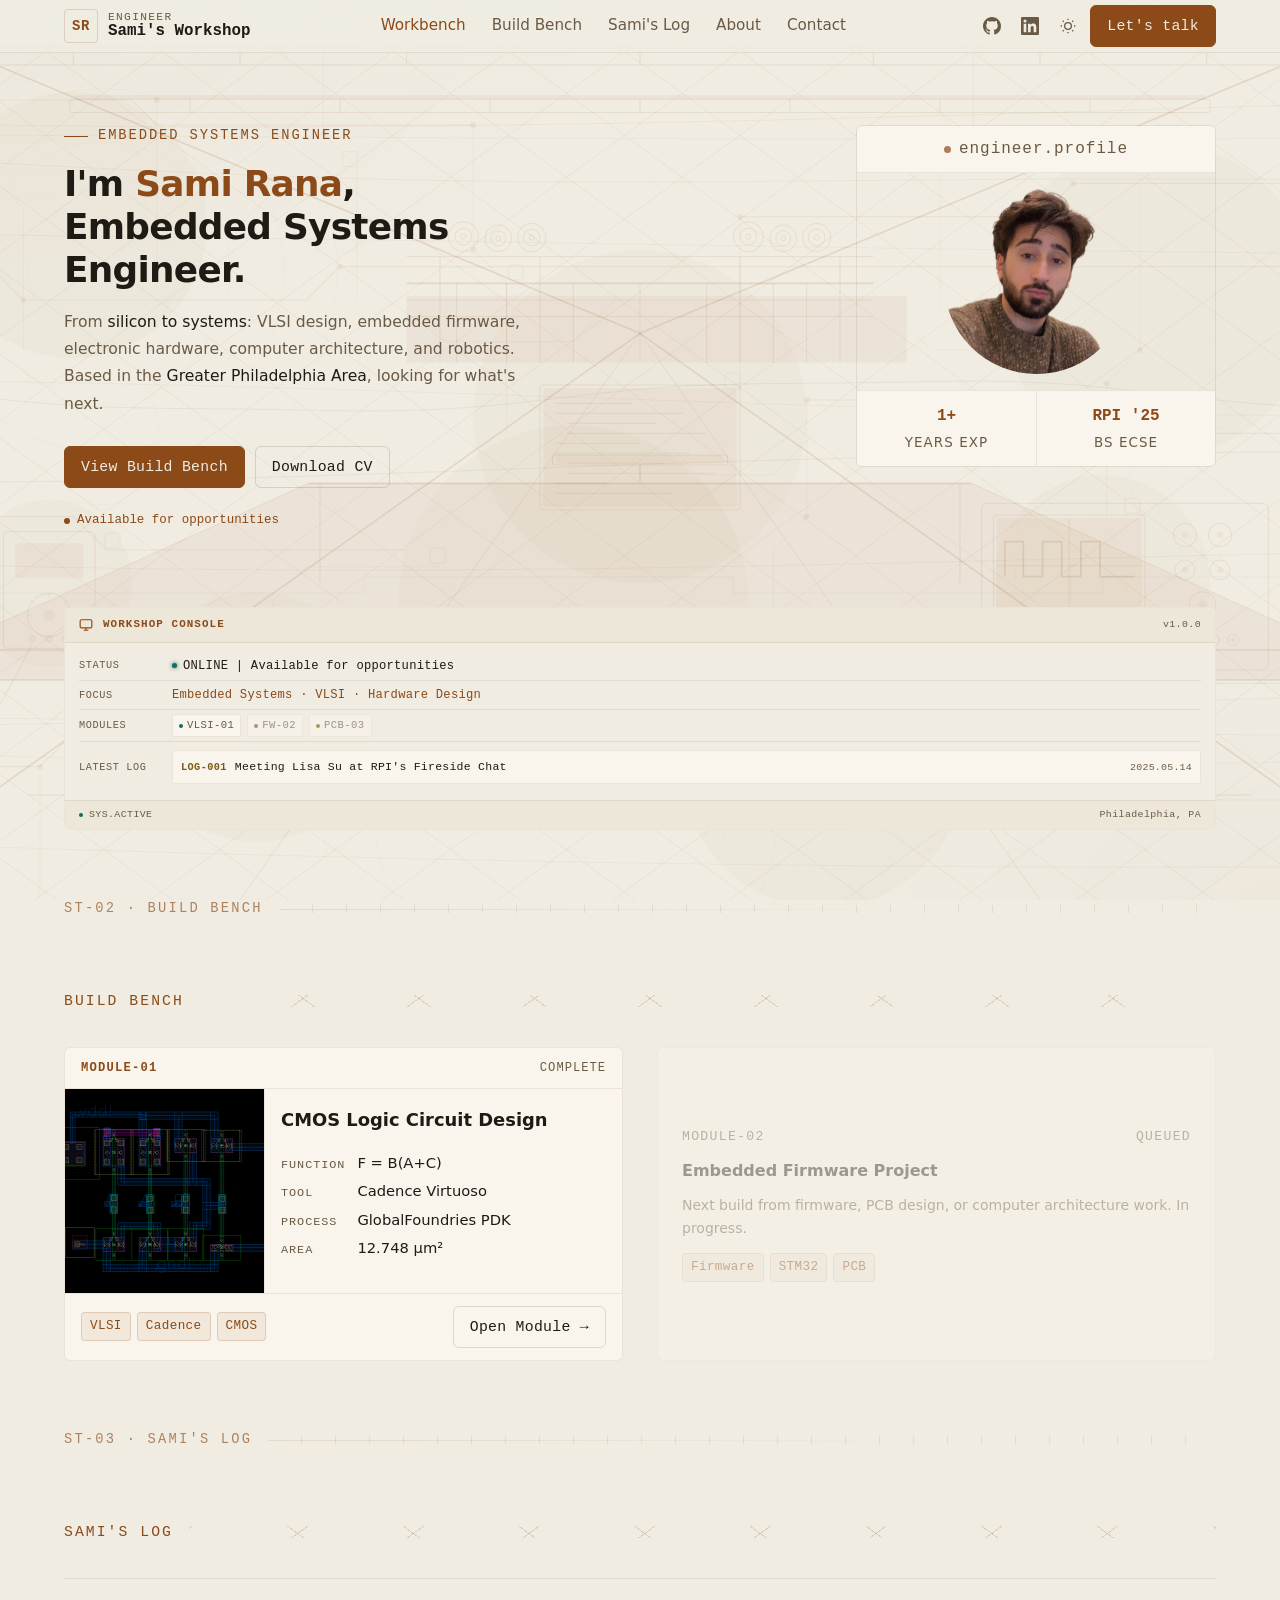
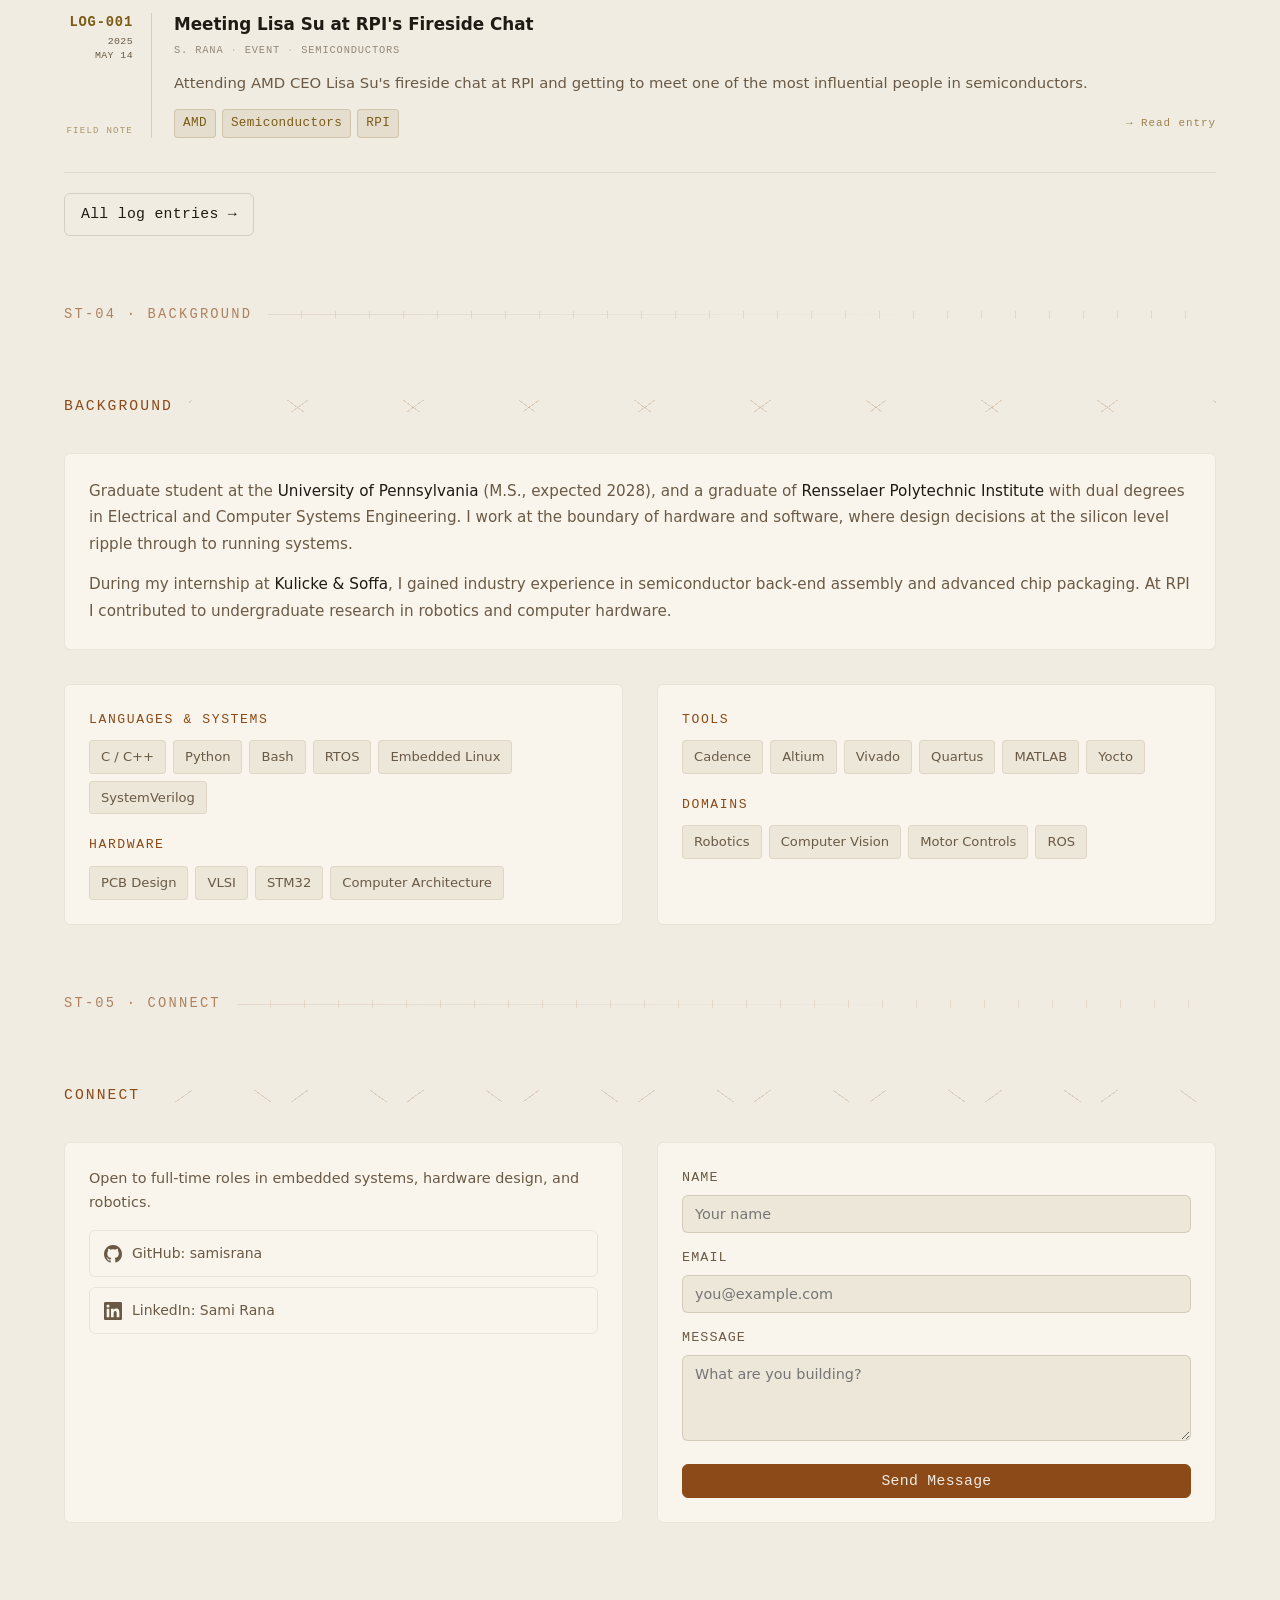
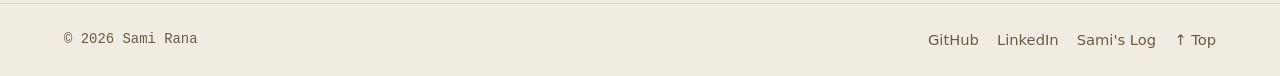
==== commit 1f62bb09: "Add University of Pennsylvania master's program to bio" ====
--- a/porfolio.html
+++ b/porfolio.html
@@ -971,7 +971,8 @@
       <div class="about-grid">
         <div class="card card-pad about-bio">
           <p>
-            Recent graduate from <strong>Rensselaer Polytechnic Institute</strong> with dual degrees in
+            Graduate student at the <strong>University of Pennsylvania</strong> (M.S., expected 2028),
+            and a graduate of <strong>Rensselaer Polytechnic Institute</strong> with dual degrees in
             Electrical and Computer Systems Engineering. I work at the boundary of hardware and software,
             where design decisions at the silicon level ripple through to running systems.
           </p>
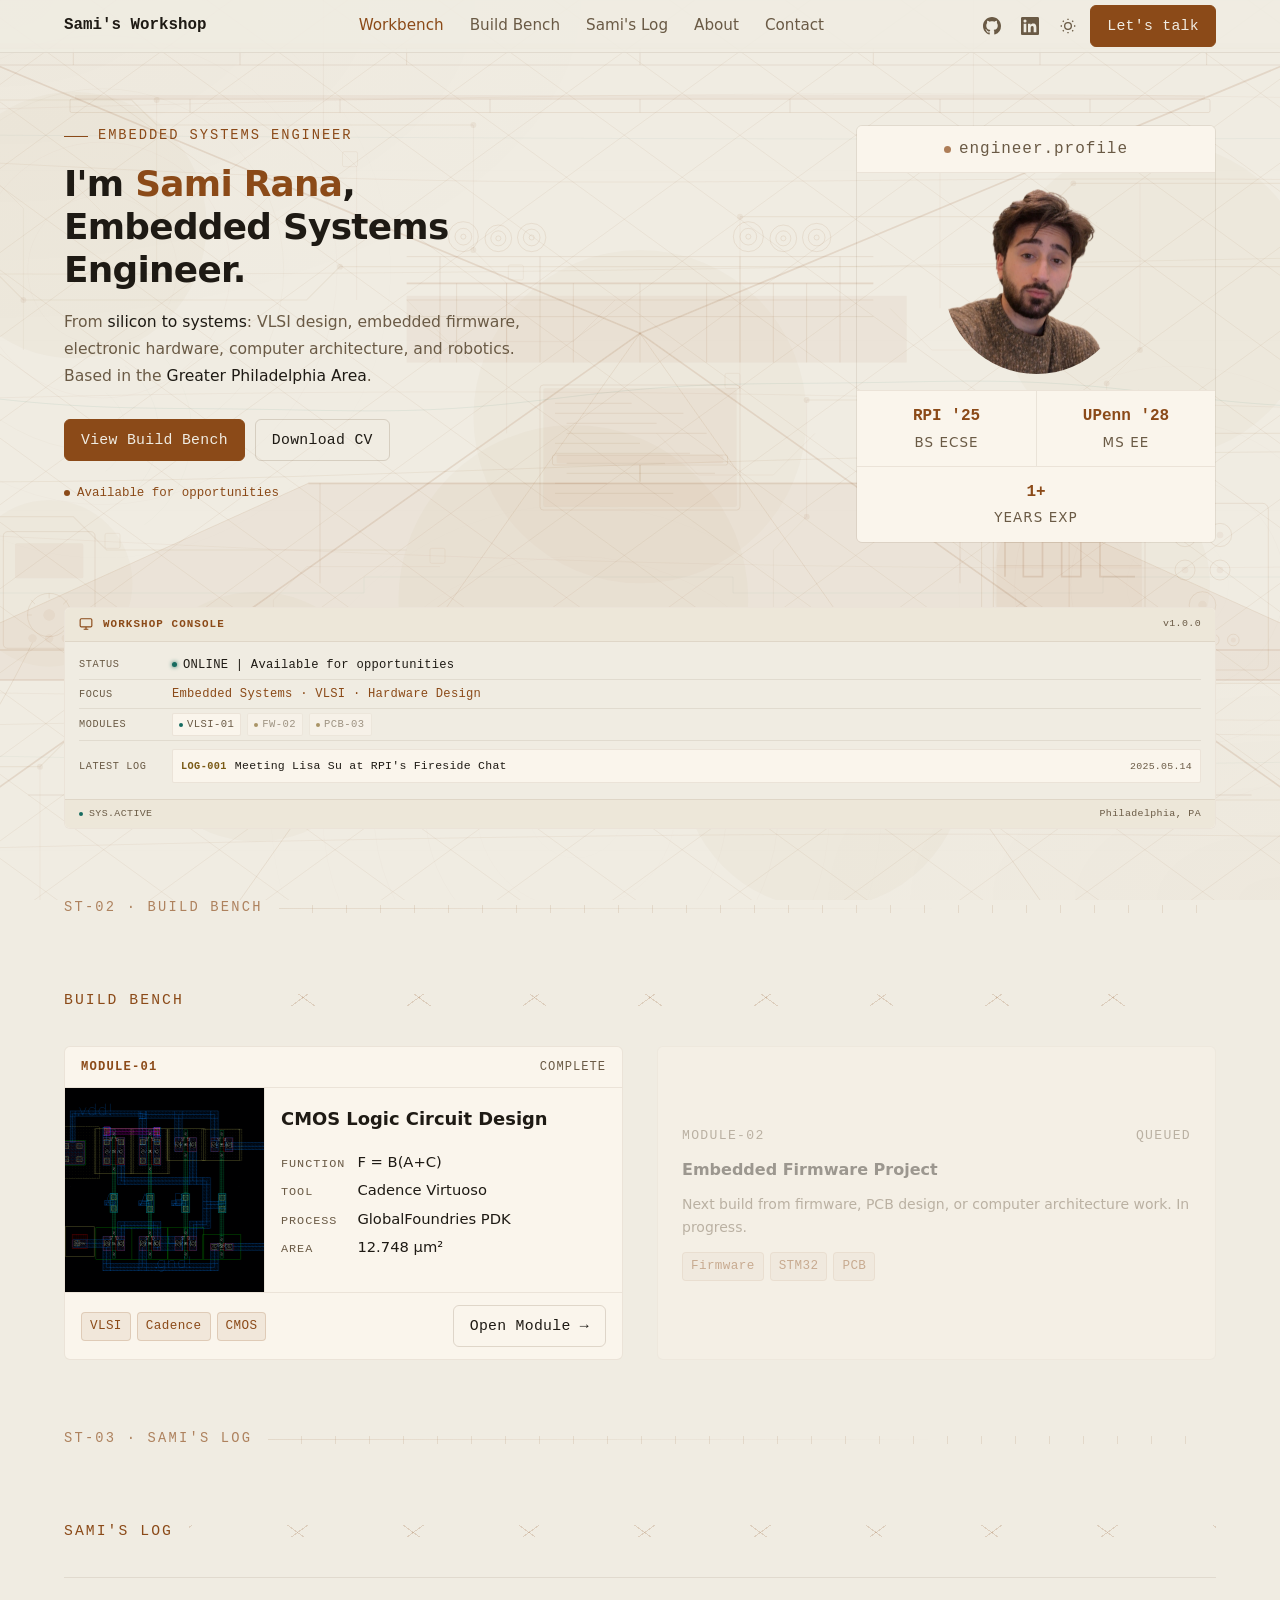
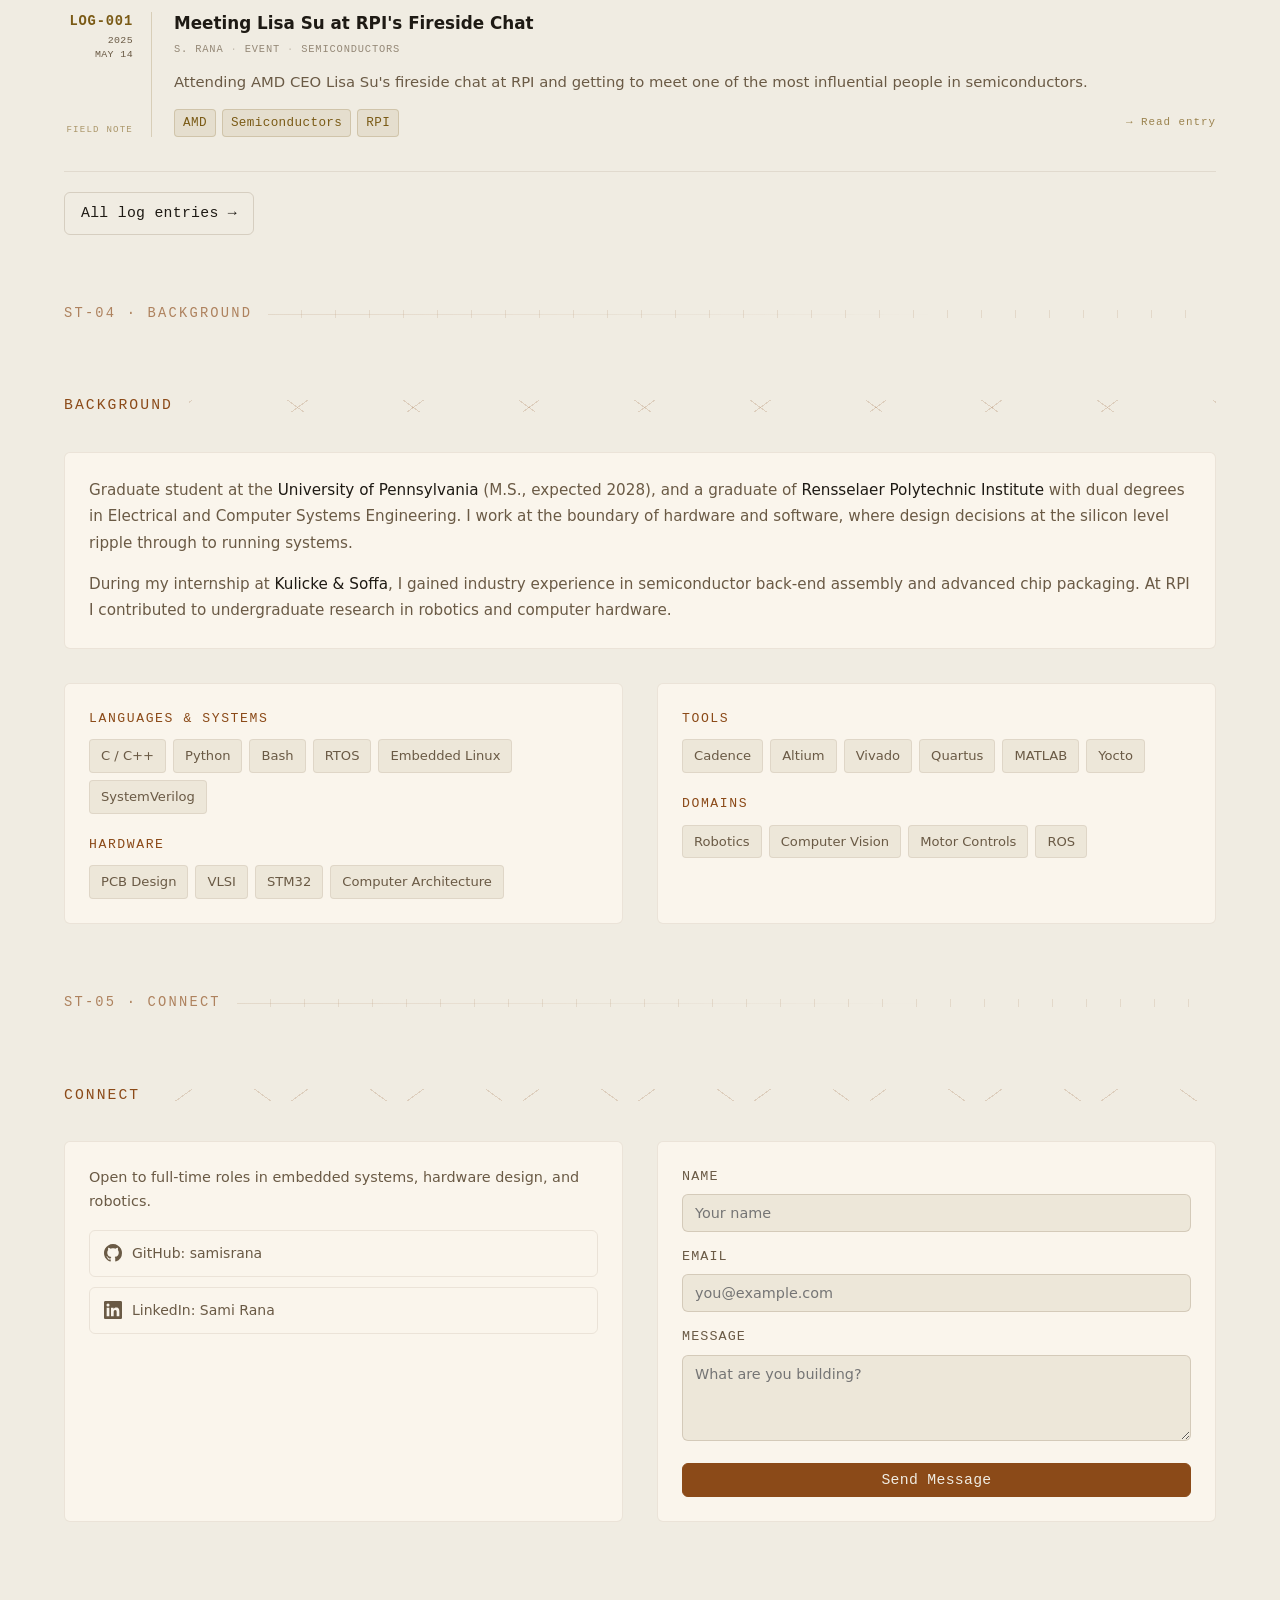
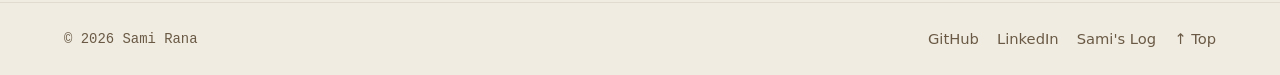
==== commit ae472058: "Update portfolio: add UPenn degree, clean up header, update README" ====
--- a/porfolio.html
+++ b/porfolio.html
@@ -706,10 +706,8 @@
   <header>
     <div class="container nav">
       <a class="brand" href="porfolio.html" aria-label="Sami's Workshop, home">
-        <span class="monogram" aria-hidden="true">SR</span>
-        <span class="brand-text">
-          <span class="brand-label">Engineer</span>
-          <span class="brand-name">Sami's Workshop</span>
+<span class="brand-text">
+<span class="brand-name">Sami's Workshop</span>
         </span>
       </a>
 
@@ -761,7 +759,7 @@
         <p class="hero-lede">
           From <strong>silicon to systems</strong>: VLSI design, embedded firmware,
           electronic hardware, computer architecture, and robotics. Based in the
-          <strong>Greater Philadelphia Area</strong>, looking for what's next.
+          <strong>Greater Philadelphia Area</strong>.
         </p>
         <div class="hero-actions">
           <a class="btn btn-primary" href="#projects">View Build Bench</a>
@@ -778,12 +776,16 @@
         <img src="DFD1ADBA-3904-4411-97EB-FE0BF49C8CB9.png" alt="Sami Rana" />
         <div class="portrait-footer">
           <div class="portrait-stat">
+            <div class="val">RPI '25</div>
+            <div class="lbl">BS ECSE</div>
+          </div>
+          <div class="portrait-stat">
+            <div class="val">UPenn '28</div>
+            <div class="lbl">MS EE</div>
+          </div>
+          <div class="portrait-stat" style="grid-column: 1 / -1; border-left: none; border-top: 1px solid var(--border);">
             <div class="val">1+</div>
             <div class="lbl">Years Exp</div>
-          </div>
-          <div class="portrait-stat">
-            <div class="val">RPI '25</div>
-            <div class="lbl">BS ECSE</div>
           </div>
         </div>
       </div>
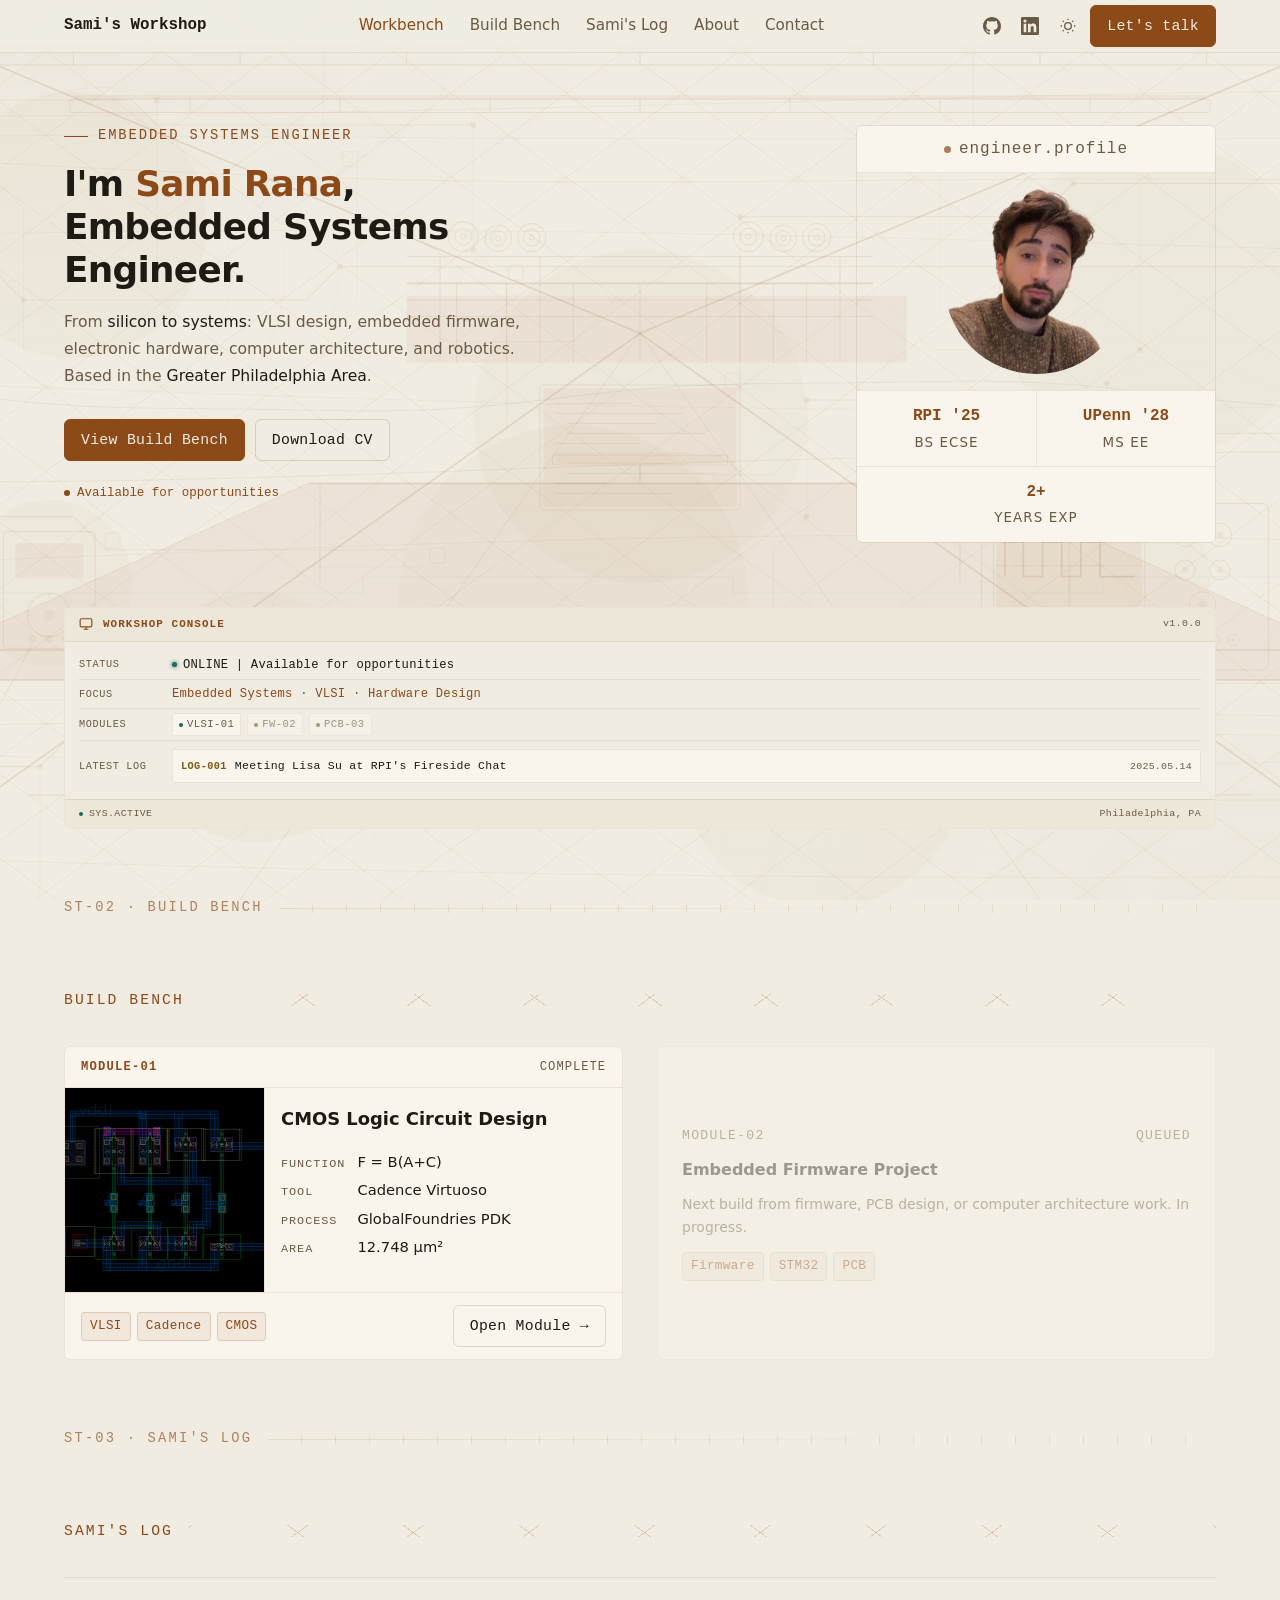
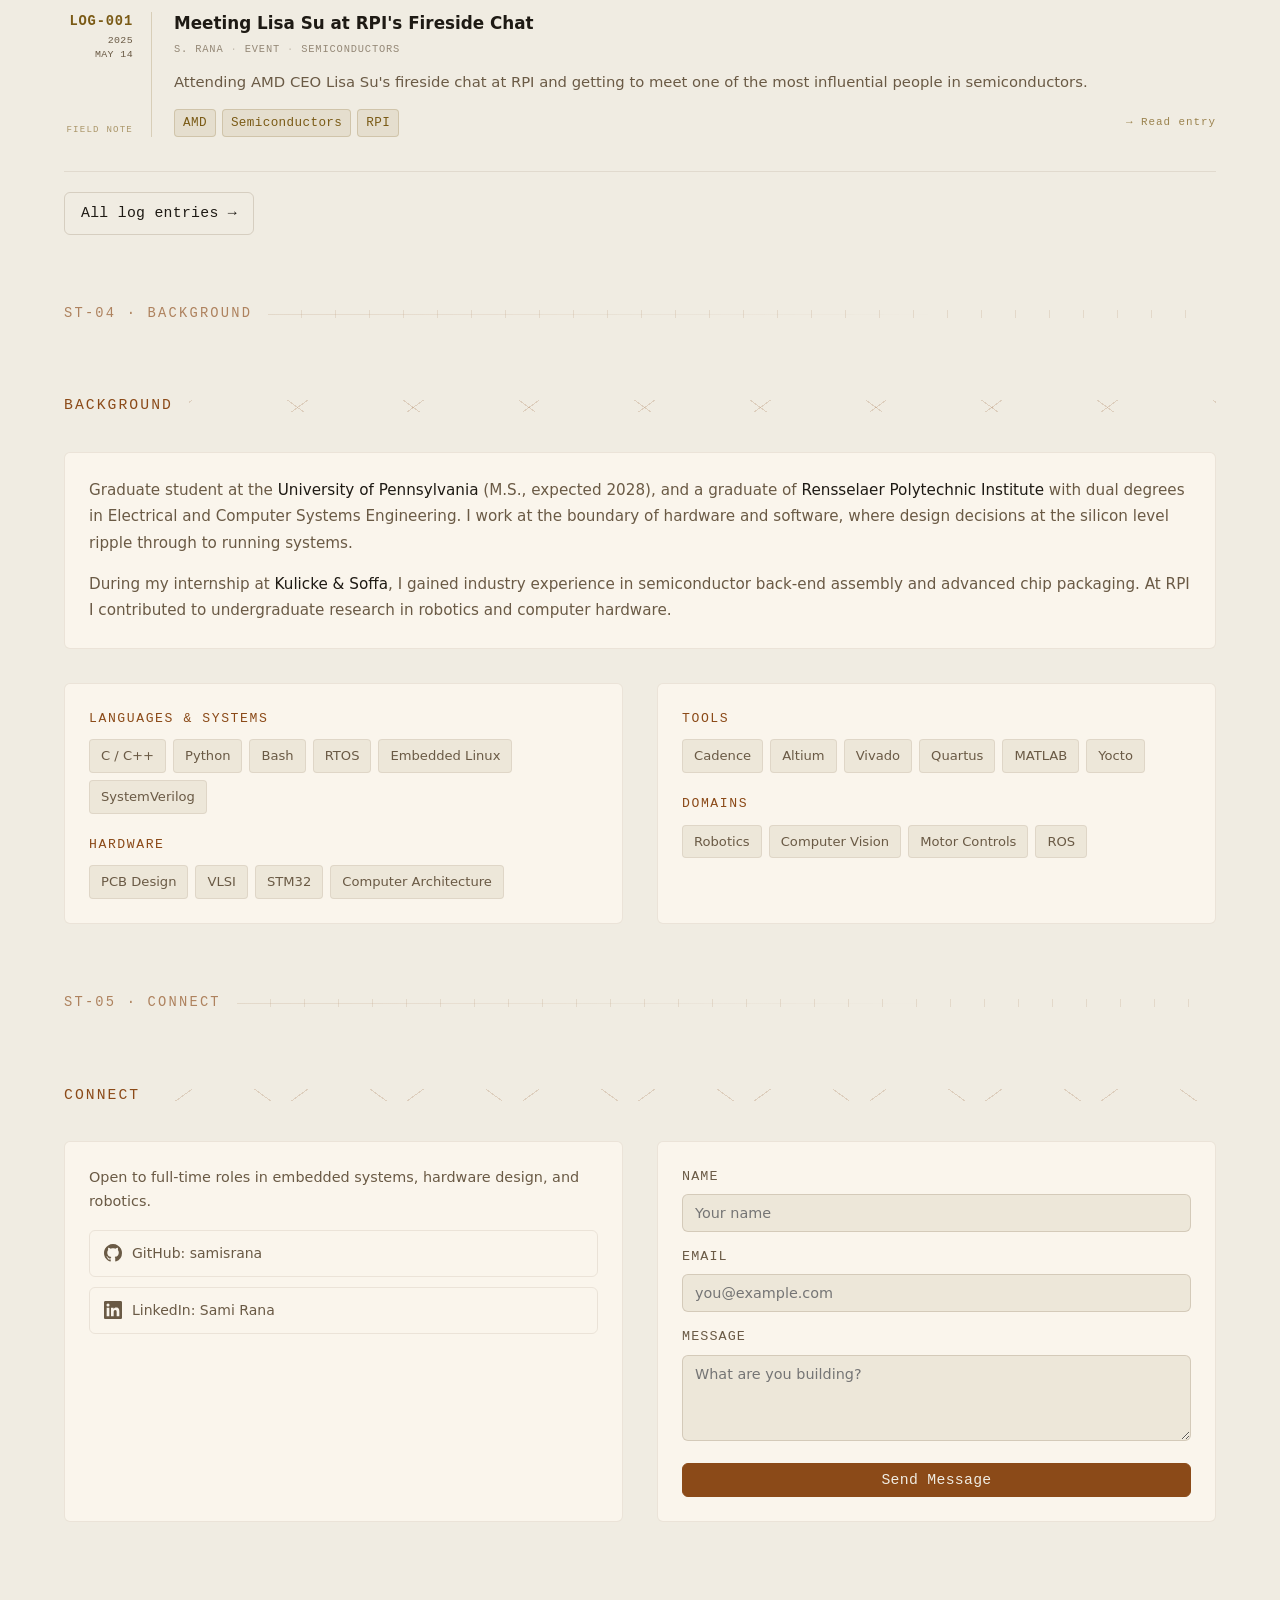
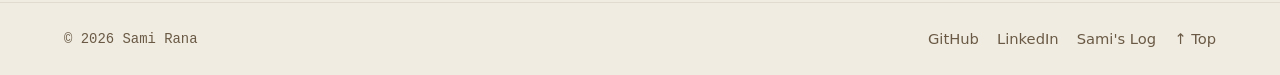
==== commit c7b99b40: "Update years of experience to 2+" ====
--- a/porfolio.html
+++ b/porfolio.html
@@ -784,7 +784,7 @@
             <div class="lbl">MS EE</div>
           </div>
           <div class="portrait-stat" style="grid-column: 1 / -1; border-left: none; border-top: 1px solid var(--border);">
-            <div class="val">1+</div>
+            <div class="val">2+</div>
             <div class="lbl">Years Exp</div>
           </div>
         </div>
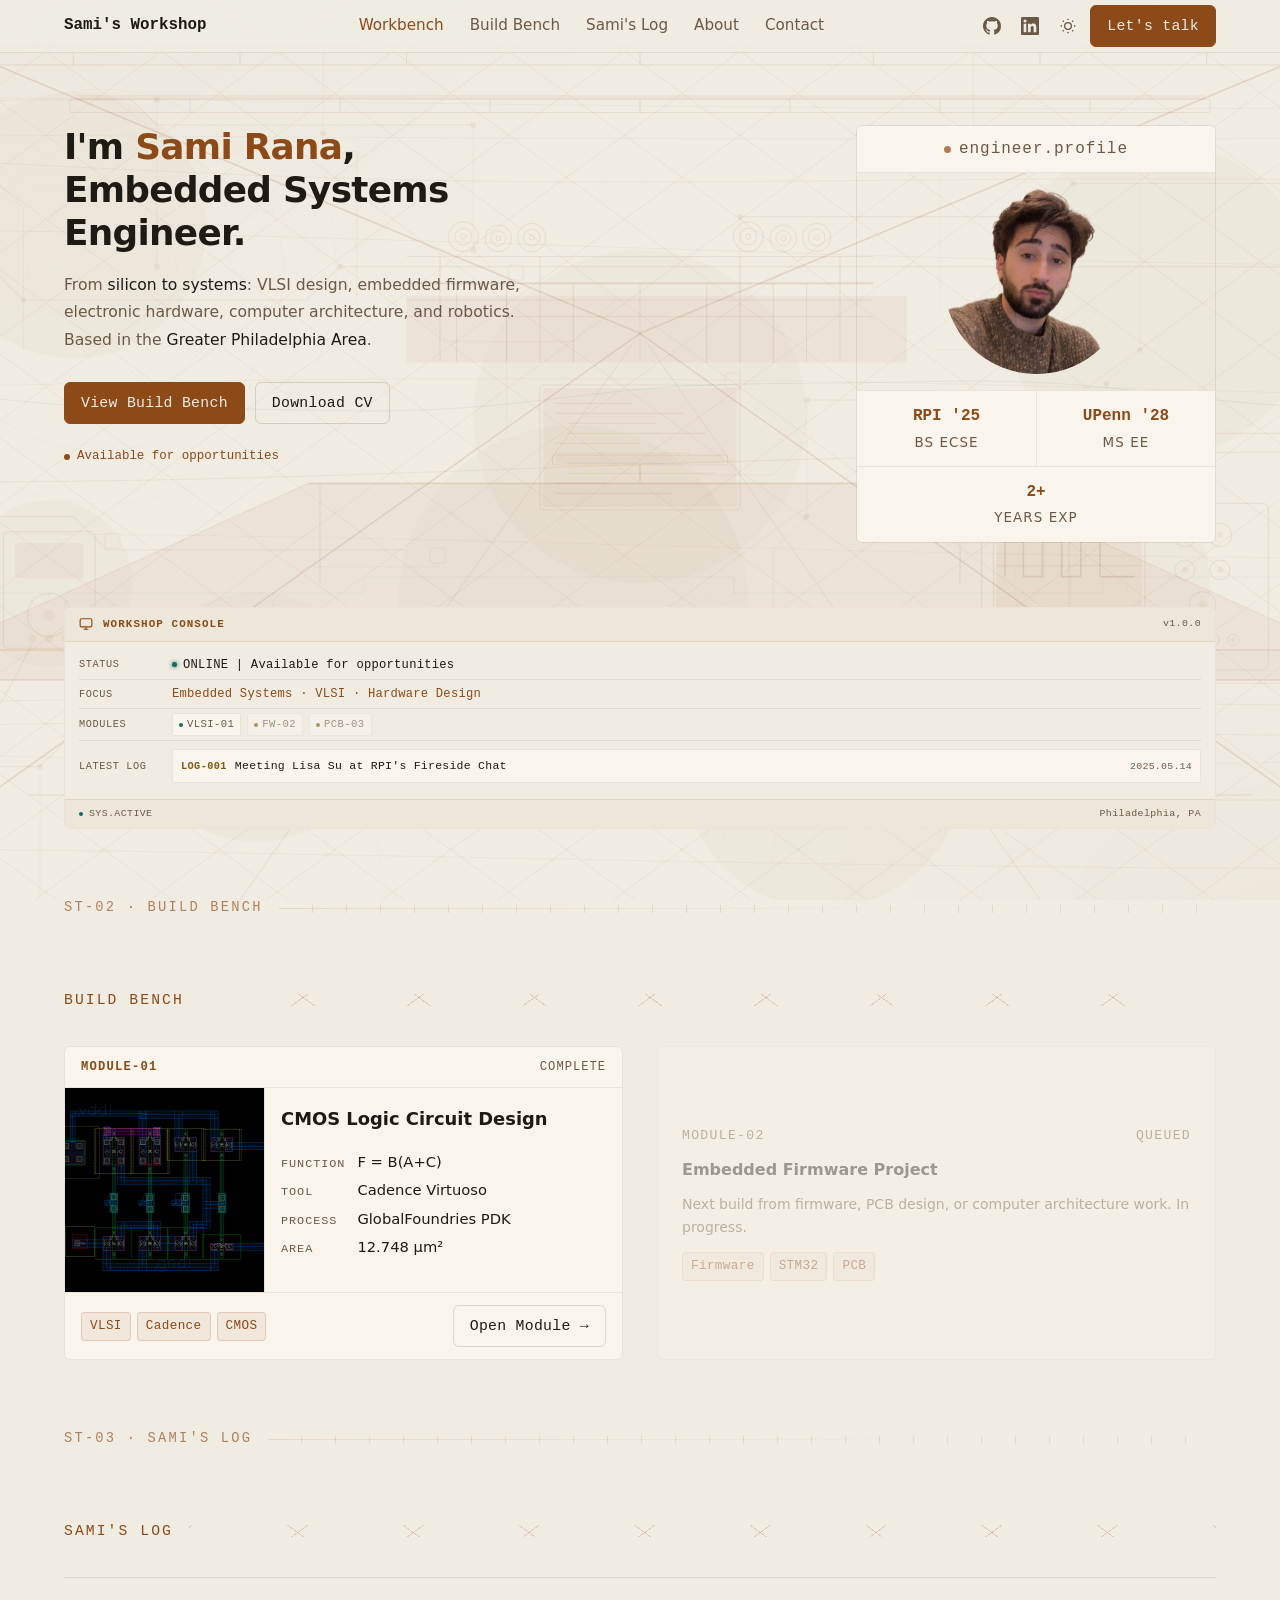
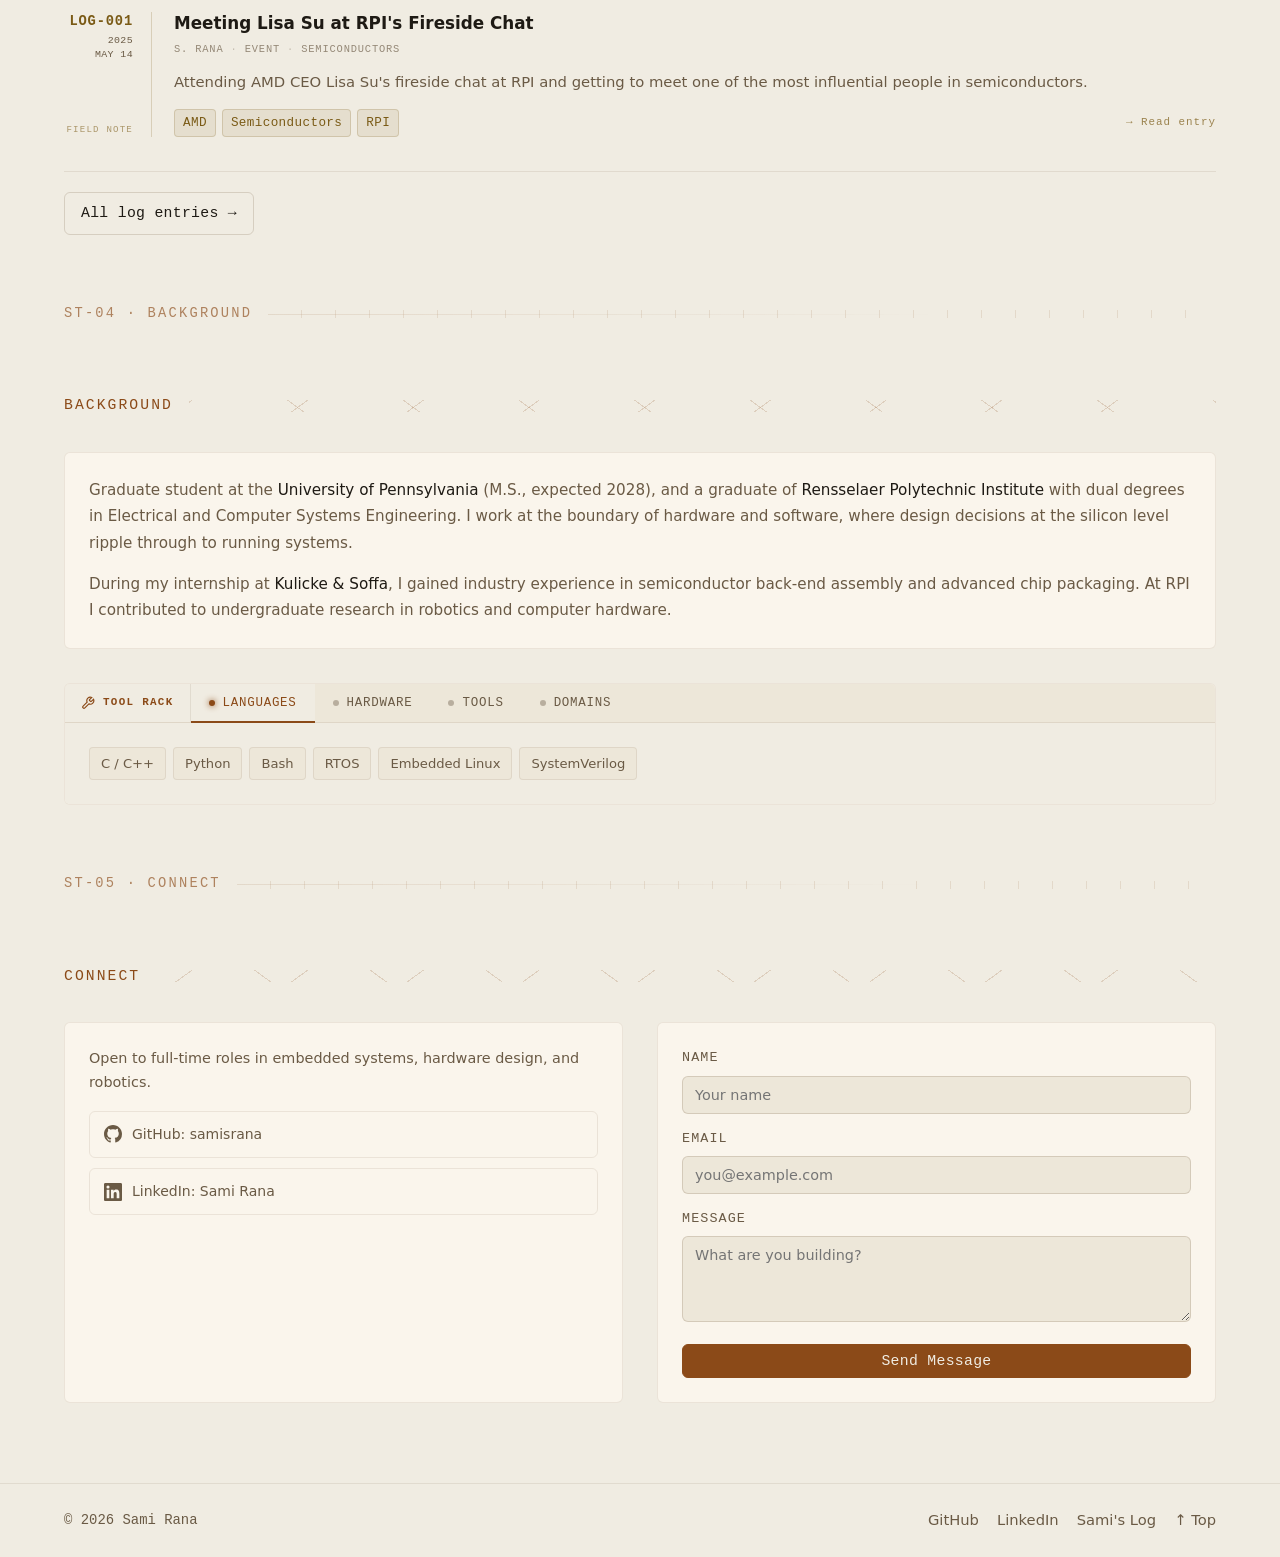
==== commit 149f6697: "Modernize homepage layout: remove redundant hero eyebrow, replace skill cards with sys-tabs Tool Rac" ====
--- a/porfolio.html
+++ b/porfolio.html
@@ -750,7 +750,6 @@
     <!-- Hero -->
     <section class="hero" id="top">
       <div class="hero-content">
-        <p class="hero-eyebrow">Embedded Systems Engineer</p>
         <h1>
           I'm <span>Sami Rana</span>,<br>
           Embedded Systems<br>
@@ -985,48 +984,65 @@
           </p>
         </div>
 
-        <div class="card card-pad">
-          <div class="skill-group">
-            <p class="skill-group-label">Languages &amp; Systems</p>
-            <div class="skill-rack">
-              <span class="skill-item">C / C++</span>
-              <span class="skill-item">Python</span>
-              <span class="skill-item">Bash</span>
-              <span class="skill-item">RTOS</span>
-              <span class="skill-item">Embedded Linux</span>
-              <span class="skill-item">SystemVerilog</span>
+        <div class="sys-tabs" style="grid-column: 1 / -1;">
+          <div class="sys-tabs-bar">
+            <div class="sys-tabs-label">
+              <svg class="sys-icon" viewBox="0 0 24 24" fill="none" stroke="currentColor" stroke-width="2">
+                <path d="M14.7 6.3a1 1 0 000 1.4l1.6 1.6a1 1 0 001.4 0l3.77-3.77a6 6 0 01-7.94 7.94l-6.91 6.91a2.12 2.12 0 01-3-3l6.91-6.91a6 6 0 017.94-7.94l-3.76 3.76z"/>
+              </svg>
+              <span>Tool Rack</span>
             </div>
-          </div>
-          <div class="skill-group">
-            <p class="skill-group-label">Hardware</p>
-            <div class="skill-rack">
-              <span class="skill-item">PCB Design</span>
-              <span class="skill-item">VLSI</span>
-              <span class="skill-item">STM32</span>
-              <span class="skill-item">Computer Architecture</span>
+            <ul class="sys-tabs-list" role="tablist">
+              <li role="presentation">
+                <button class="sys-tab" role="tab" aria-selected="true" id="tab-lang" aria-controls="panel-lang">Languages</button>
+              </li>
+              <li role="presentation">
+                <button class="sys-tab" role="tab" aria-selected="false" id="tab-hw" aria-controls="panel-hw">Hardware</button>
+              </li>
+              <li role="presentation">
+                <button class="sys-tab" role="tab" aria-selected="false" id="tab-tools" aria-controls="panel-tools">Tools</button>
+              </li>
+              <li role="presentation">
+                <button class="sys-tab" role="tab" aria-selected="false" id="tab-domains" aria-controls="panel-domains">Domains</button>
+              </li>
+            </ul>
+          </div>
+          <div class="sys-tabs-panels">
+            <div class="sys-tab-panel" id="panel-lang" role="tabpanel" aria-labelledby="tab-lang" data-active="true">
+              <div class="skill-rack">
+                <span class="skill-item">C / C++</span>
+                <span class="skill-item">Python</span>
+                <span class="skill-item">Bash</span>
+                <span class="skill-item">RTOS</span>
+                <span class="skill-item">Embedded Linux</span>
+                <span class="skill-item">SystemVerilog</span>
+              </div>
             </div>
-          </div>
-        </div>
-
-        <div class="card card-pad">
-          <div class="skill-group">
-            <p class="skill-group-label">Tools</p>
-            <div class="skill-rack">
-              <span class="skill-item">Cadence</span>
-              <span class="skill-item">Altium</span>
-              <span class="skill-item">Vivado</span>
-              <span class="skill-item">Quartus</span>
-              <span class="skill-item">MATLAB</span>
-              <span class="skill-item">Yocto</span>
+            <div class="sys-tab-panel" id="panel-hw" role="tabpanel" aria-labelledby="tab-hw">
+              <div class="skill-rack">
+                <span class="skill-item">PCB Design</span>
+                <span class="skill-item">VLSI</span>
+                <span class="skill-item">STM32</span>
+                <span class="skill-item">Computer Architecture</span>
+              </div>
             </div>
-          </div>
-          <div class="skill-group">
-            <p class="skill-group-label">Domains</p>
-            <div class="skill-rack">
-              <span class="skill-item">Robotics</span>
-              <span class="skill-item">Computer Vision</span>
-              <span class="skill-item">Motor Controls</span>
-              <span class="skill-item">ROS</span>
+            <div class="sys-tab-panel" id="panel-tools" role="tabpanel" aria-labelledby="tab-tools">
+              <div class="skill-rack">
+                <span class="skill-item">Cadence</span>
+                <span class="skill-item">Altium</span>
+                <span class="skill-item">Vivado</span>
+                <span class="skill-item">Quartus</span>
+                <span class="skill-item">MATLAB</span>
+                <span class="skill-item">Yocto</span>
+              </div>
+            </div>
+            <div class="sys-tab-panel" id="panel-domains" role="tabpanel" aria-labelledby="tab-domains">
+              <div class="skill-rack">
+                <span class="skill-item">Robotics</span>
+                <span class="skill-item">Computer Vision</span>
+                <span class="skill-item">Motor Controls</span>
+                <span class="skill-item">ROS</span>
+              </div>
             </div>
           </div>
         </div>
@@ -1104,6 +1120,20 @@
   <script>
     document.getElementById('yr').textContent = new Date().getFullYear();
     WorkshopBG.init();
+
+    // Sys-tabs: wire up all tab groups on the page
+    document.querySelectorAll('.sys-tabs').forEach(function(tabGroup) {
+      var tabs = tabGroup.querySelectorAll('.sys-tab[role="tab"]');
+      var panels = tabGroup.querySelectorAll('.sys-tab-panel[role="tabpanel"]');
+      tabs.forEach(function(tab, i) {
+        tab.addEventListener('click', function() {
+          tabs.forEach(function(t) { t.setAttribute('aria-selected', 'false'); });
+          panels.forEach(function(p) { delete p.dataset.active; });
+          tab.setAttribute('aria-selected', 'true');
+          if (panels[i]) panels[i].dataset.active = 'true';
+        });
+      });
+    });
   </script>
 </body>
 </html>
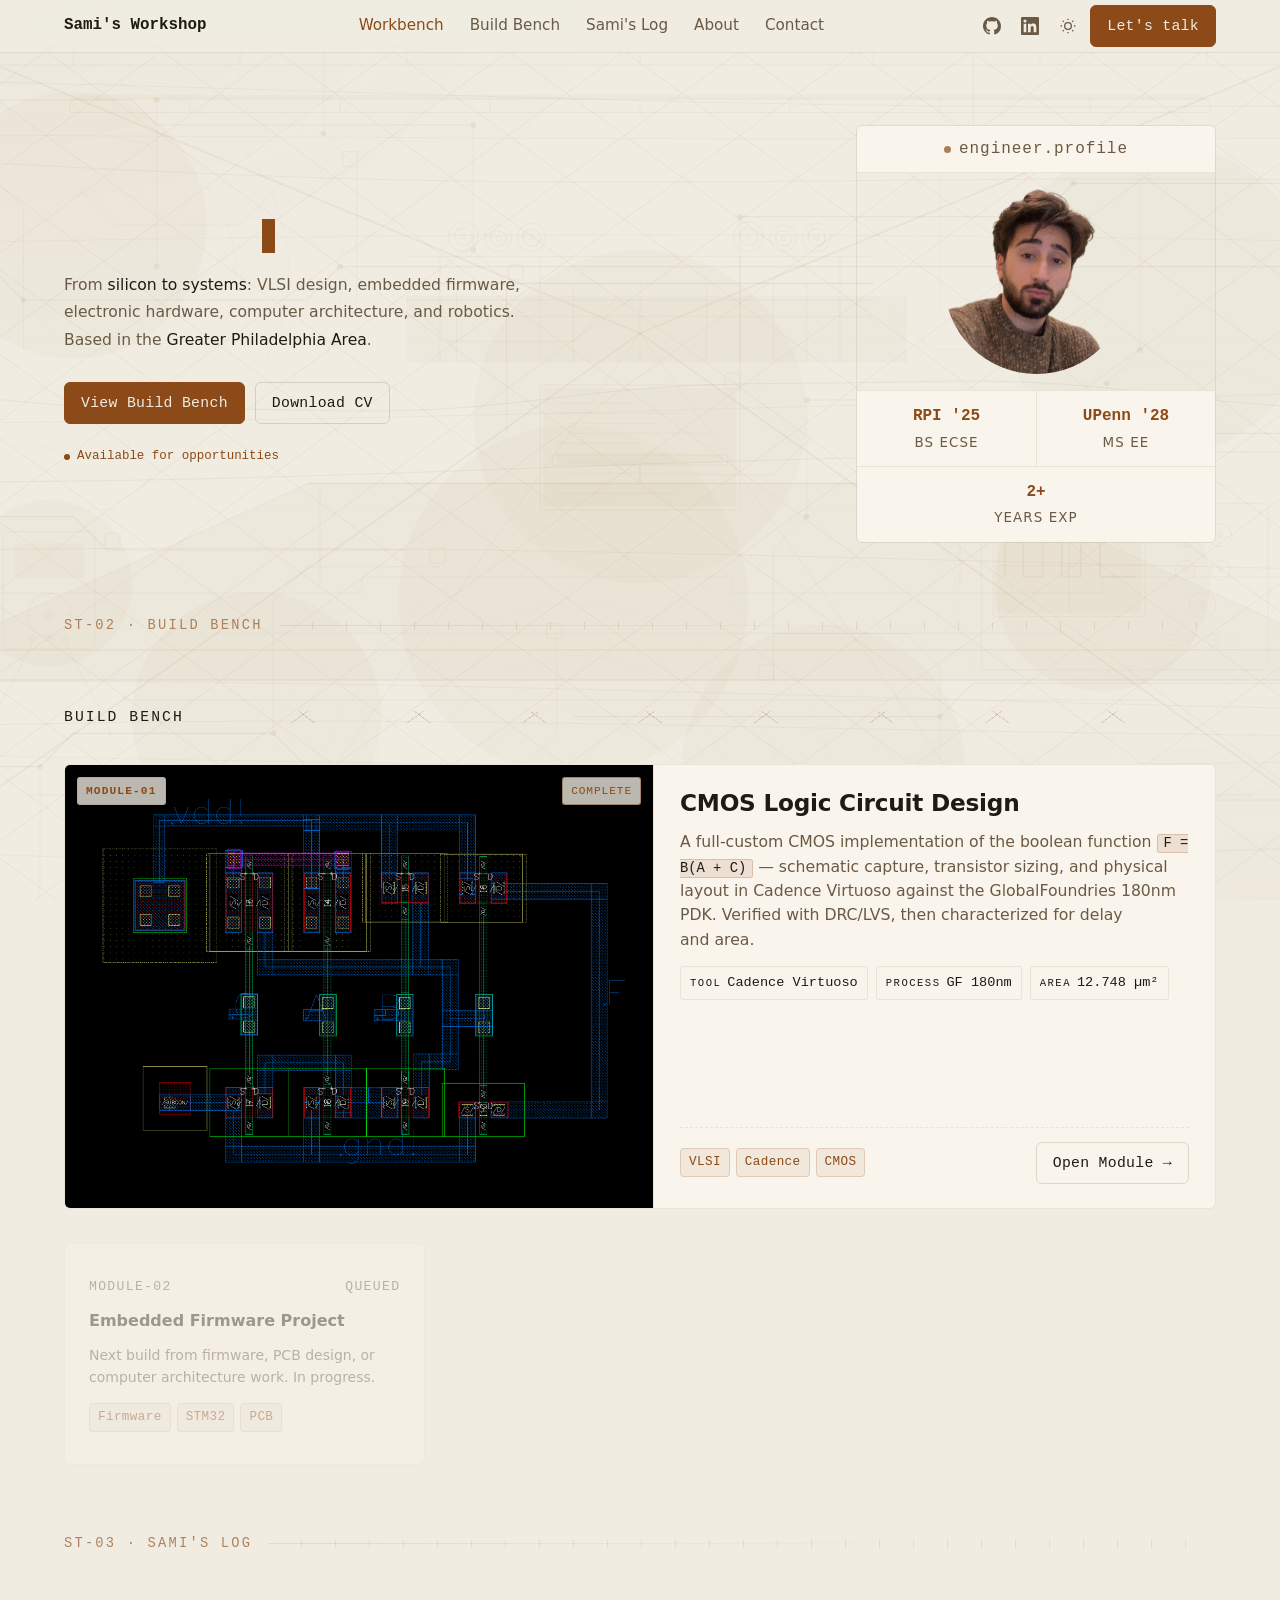
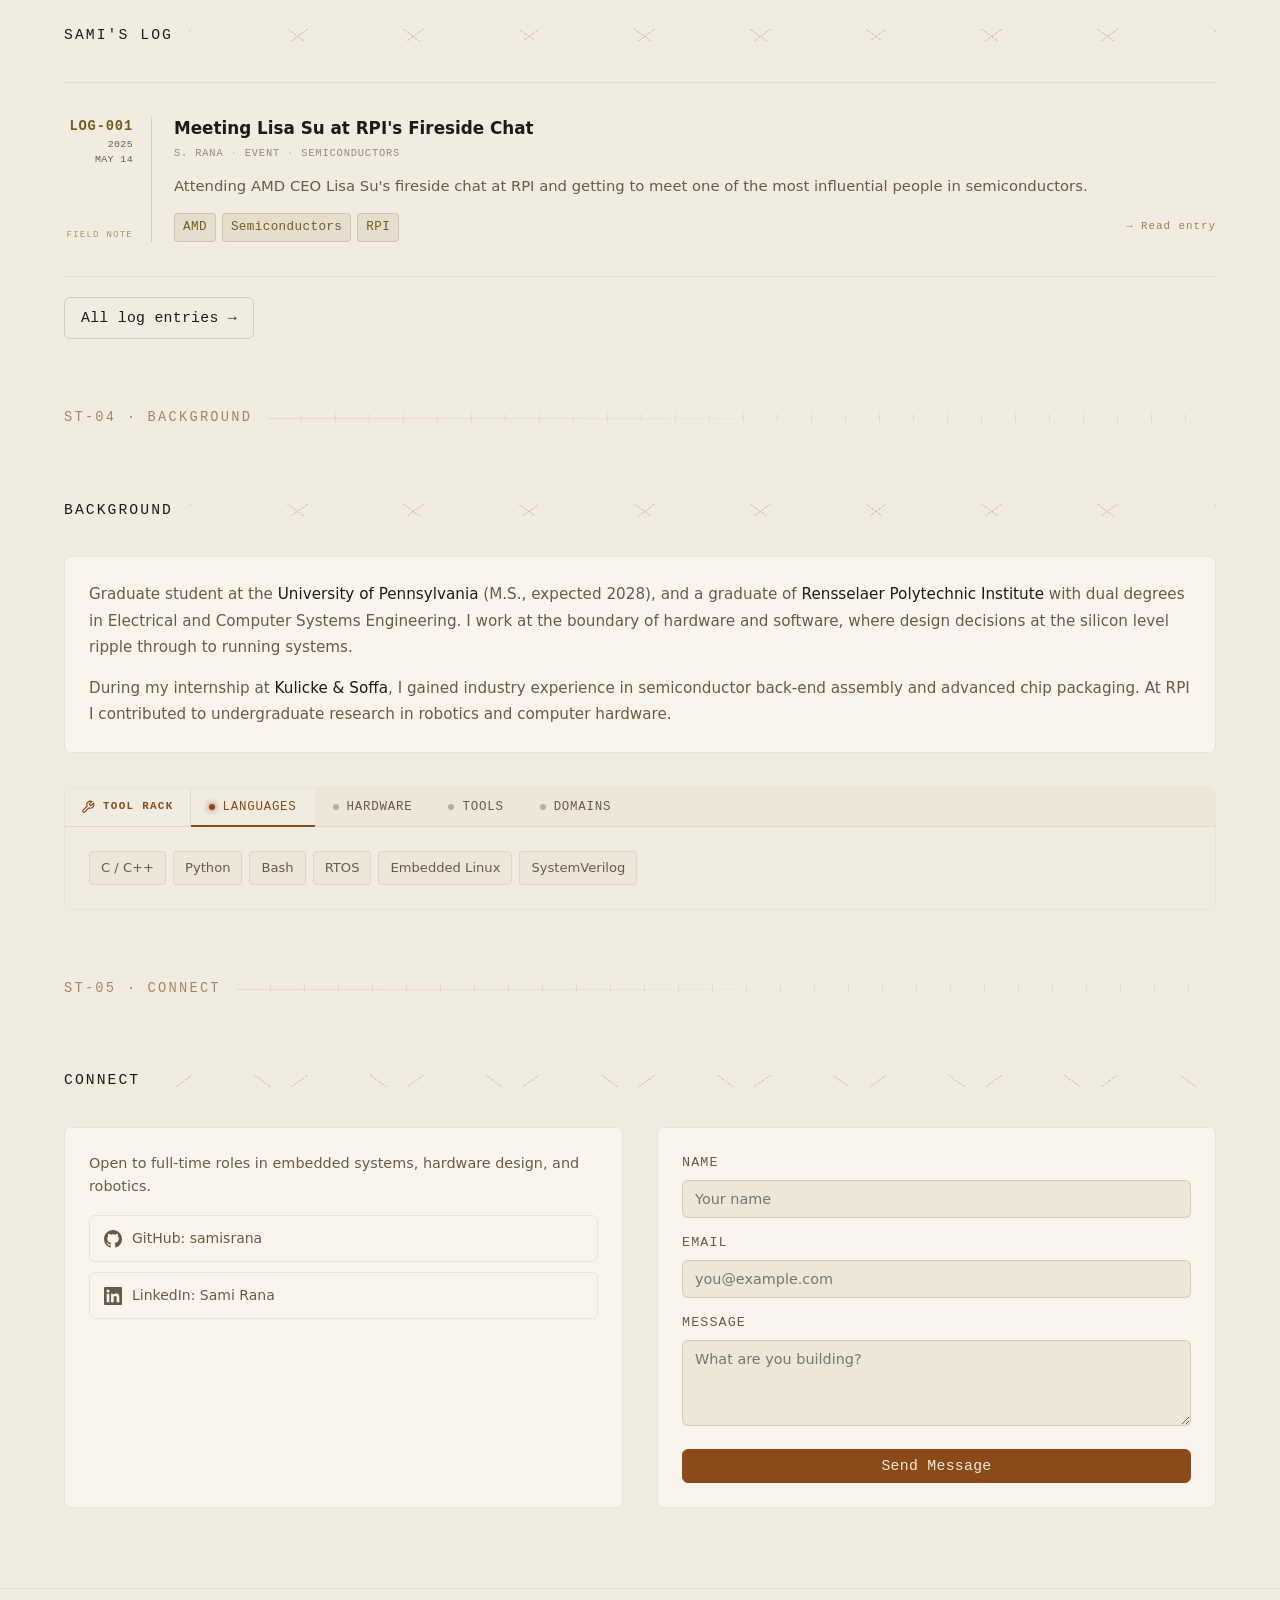
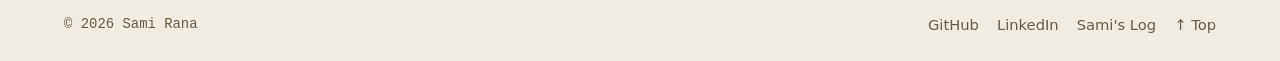
==== commit 5578d991: "Update portfolio from zip: add animation files, update main pages" ====
--- a/porfolio.html
+++ b/porfolio.html
@@ -11,6 +11,7 @@
   <meta name="color-scheme" content="light dark" />
   <link rel="icon" href="data:image/svg+xml,<svg xmlns='http://www.w3.org/2000/svg' viewBox='0 0 100 100'><rect width='100' height='100' fill='%230c0f14'/><text x='50' y='66' font-size='48' text-anchor='middle' fill='%23c47a3a' font-family='monospace' font-weight='700'>SR</text></svg>">
   <link rel="stylesheet" href="workshop.css" />
+  <link rel="stylesheet" href="workshop-anim.css" />
   <style>
     /* ── Page-specific styles ── */
 
@@ -292,6 +293,9 @@
       display: grid;
       grid-template-columns: repeat(auto-fit, minmax(340px, 1fr));
       gap: var(--g-h);
+    }
+    .projects-grid > .module-card--featured {
+      grid-column: 1 / -1;
     }
 
     /* Placeholder module card */
@@ -790,75 +794,6 @@
       </div>
     </section>
 
-    <!-- System Status Console -->
-    <div class="sys-console" style="margin-bottom: var(--g);">
-      <div class="sys-console-header">
-        <svg class="console-icon" viewBox="0 0 24 24" fill="none" stroke="currentColor" stroke-width="2">
-          <rect x="2" y="3" width="20" height="14" rx="2" ry="2"/>
-          <line x1="8" y1="21" x2="16" y2="21"/>
-          <line x1="12" y1="17" x2="12" y2="21"/>
-        </svg>
-        <span class="console-title">Workshop Console</span>
-        <span class="console-ver">v1.0.0</span>
-      </div>
-
-      <div class="sys-console-body">
-        <div class="console-row">
-          <span class="console-label">Status</span>
-          <span class="console-value">
-            <span class="console-status">
-              <span class="led on"></span>
-              <span>ONLINE | Available for opportunities</span>
-            </span>
-          </span>
-        </div>
-
-        <div class="console-row">
-          <span class="console-label">Focus</span>
-          <span class="console-value accent">Embedded Systems · VLSI · Hardware Design</span>
-        </div>
-
-        <div class="console-row">
-          <span class="console-label">Modules</span>
-          <span class="console-value">
-            <span class="console-modules">
-              <span class="console-module">
-                <span class="mod-led"></span>
-                VLSI-01
-              </span>
-              <span class="console-module queued">
-                <span class="mod-led"></span>
-                FW-02
-              </span>
-              <span class="console-module queued">
-                <span class="mod-led"></span>
-                PCB-03
-              </span>
-            </span>
-          </span>
-        </div>
-
-        <div class="console-row">
-          <span class="console-label">Latest Log</span>
-          <span class="console-value">
-            <a href="posts/meeting-lisa-su.html" class="console-log-entry" style="text-decoration: none;">
-              <span class="log-id">LOG-001</span>
-              <span class="log-title">Meeting Lisa Su at RPI's Fireside Chat</span>
-              <span class="log-date">2025.05.14</span>
-            </a>
-          </span>
-        </div>
-      </div>
-
-      <div class="sys-console-footer">
-        <span class="console-uptime">
-          <span class="uptime-led"></span>
-          SYS.ACTIVE
-        </span>
-        <span>Philadelphia, PA</span>
-      </div>
-    </div>
-
     <div class="station-mark" data-station="ST-02 · BUILD BENCH"></div>
 
     <!-- Build Bench (Projects) -->
@@ -868,39 +803,38 @@
       </div>
 
       <div class="projects-grid">
-        <!-- VLSI Module Card -->
-        <article class="module-card">
-          <div class="module-card-header">
-            <span class="module-id">MODULE-01</span>
-            <span class="module-status">COMPLETE</span>
-          </div>
-          <div class="module-card-body">
-            <div class="module-thumb">
-              <a href="vlsi-cmos-design.html">
-                <img src="images/cmos_layout.png" alt="CMOS circuit layout" />
-              </a>
+        <!-- VLSI Module Card — featured -->
+        <article class="module-card module-card--featured">
+          <div class="module-thumb-hero">
+            <a href="vlsi-cmos-design.html" aria-label="Open CMOS Logic Circuit Design module">
+              <img src="images/cmos_layout.png" alt="CMOS circuit layout" />
+            </a>
+            <div class="module-thumb-meta">
+              <span class="module-id">MODULE-01</span>
+              <span class="module-status">COMPLETE</span>
             </div>
-            <div class="module-specs">
-              <h3>CMOS Logic Circuit Design</h3>
-              <dl class="spec-grid">
-                <dt>Function</dt>
-                <dd>F = B(A+C)</dd>
-                <dt>Tool</dt>
-                <dd>Cadence Virtuoso</dd>
-                <dt>Process</dt>
-                <dd>GlobalFoundries PDK</dd>
-                <dt>Area</dt>
-                <dd>12.748 µm²</dd>
-              </dl>
+          </div>
+          <div class="module-feature-body">
+            <h3>CMOS Logic Circuit Design</h3>
+            <p class="module-feature-lede">
+              A full-custom CMOS implementation of the boolean function
+              <code>F = B(A&nbsp;+&nbsp;C)</code> — schematic capture, transistor sizing, and physical
+              layout in Cadence Virtuoso against the GlobalFoundries 180nm PDK. Verified with
+              DRC/LVS, then characterized for delay and area.
+            </p>
+            <ul class="module-spec-chips">
+              <li><span>Tool</span><b>Cadence Virtuoso</b></li>
+              <li><span>Process</span><b>GF 180nm</b></li>
+              <li><span>Area</span><b>12.748&nbsp;µm²</b></li>
+            </ul>
+            <div class="module-card-footer">
+              <div class="tags">
+                <span class="tag">VLSI</span>
+                <span class="tag">Cadence</span>
+                <span class="tag">CMOS</span>
+              </div>
+              <a class="btn btn-secondary" href="vlsi-cmos-design.html">Open Module →</a>
             </div>
-          </div>
-          <div class="module-card-footer">
-            <div class="tags">
-              <span class="tag">VLSI</span>
-              <span class="tag">Cadence</span>
-              <span class="tag">CMOS</span>
-            </div>
-            <a class="btn btn-secondary" href="vlsi-cmos-design.html">Open Module →</a>
           </div>
         </article>
 
@@ -1117,9 +1051,15 @@
 
   <!-- Scripts -->
   <script src="workshop-bg.js"></script>
+  <script src="workshop-anim.js"></script>
   <script>
     document.getElementById('yr').textContent = new Date().getFullYear();
     WorkshopBG.init();
+    WorkshopAnim.init({
+      boot: true, type: true,
+      acq: true, station: true, reels: true,
+      signal: true, parallax: true, sectionLabel: true
+    });
 
     // Sys-tabs: wire up all tab groups on the page
     document.querySelectorAll('.sys-tabs').forEach(function(tabGroup) {
--- a/workshop.css
+++ b/workshop.css
@@ -622,6 +622,141 @@
   opacity: 0.4;
 }
 
+/* ── 11b. FEATURED MODULE CARD (single-up hero) ─────────────── */
+.module-card--featured {
+  display: grid;
+  grid-template-columns: minmax(0, 1.05fr) minmax(0, 1fr);
+  grid-template-rows: 1fr;
+  /* Override the base card's rows */
+}
+.module-card--featured > .module-thumb-hero {
+  position: relative;
+  border-right: 1px solid var(--border);
+  background: var(--surface);
+  overflow: hidden;
+  min-height: 360px;
+}
+.module-card--featured .module-thumb-hero a {
+  display: block;
+  width: 100%;
+  height: 100%;
+}
+.module-card--featured .module-thumb-hero img {
+  width: 100%;
+  height: 100%;
+  object-fit: cover;
+  display: block;
+  transition: transform 0.6s cubic-bezier(.2,.7,.2,1);
+}
+.module-card--featured:hover .module-thumb-hero img {
+  transform: scale(1.03);
+}
+.module-thumb-meta {
+  position: absolute;
+  top: 12px;
+  left: 12px;
+  right: 12px;
+  display: flex;
+  justify-content: space-between;
+  align-items: center;
+  font-family: var(--mono);
+  font-size: 0.7rem;
+  letter-spacing: 0.12em;
+  text-transform: uppercase;
+  pointer-events: none;
+}
+.module-thumb-meta .module-id,
+.module-thumb-meta .module-status {
+  background: color-mix(in oklab, var(--bg) 78%, transparent);
+  border: 1px solid var(--border);
+  padding: 4px 8px;
+  border-radius: 3px;
+  backdrop-filter: blur(4px);
+  -webkit-backdrop-filter: blur(4px);
+}
+.module-thumb-meta .module-status {
+  color: var(--zone-accent, var(--copper));
+  border-color: color-mix(in oklab, var(--zone-accent, var(--copper)) 40%, var(--border));
+}
+
+.module-feature-body {
+  display: flex;
+  flex-direction: column;
+  gap: 14px;
+  padding: 24px 26px;
+}
+.module-feature-body h3 {
+  font-size: 1.45rem;
+  line-height: 1.2;
+  font-weight: 600;
+  letter-spacing: -0.01em;
+  margin: 0;
+  color: var(--text);
+}
+.module-feature-lede {
+  font-size: 0.98rem;
+  line-height: 1.55;
+  color: var(--text-dim);
+  margin: 0;
+  text-wrap: pretty;
+}
+.module-feature-lede code {
+  font-family: var(--mono);
+  font-size: 0.88em;
+  background: color-mix(in oklab, var(--zone-accent, var(--copper)) 12%, transparent);
+  color: var(--text);
+  padding: 1px 6px;
+  border-radius: 3px;
+  border: 1px solid color-mix(in oklab, var(--zone-accent, var(--copper)) 22%, transparent);
+}
+.module-spec-chips {
+  list-style: none;
+  margin: 0;
+  padding: 0;
+  display: flex;
+  flex-wrap: wrap;
+  gap: 8px;
+}
+.module-spec-chips li {
+  display: inline-flex;
+  align-items: baseline;
+  gap: 6px;
+  border: 1px solid var(--border);
+  border-radius: 3px;
+  padding: 5px 9px;
+  background: color-mix(in oklab, var(--surface) 88%, transparent);
+}
+.module-spec-chips li span {
+  font-family: var(--mono);
+  font-size: 0.66rem;
+  letter-spacing: 0.14em;
+  text-transform: uppercase;
+  color: var(--text-faint);
+}
+.module-spec-chips li b {
+  font-weight: 500;
+  font-size: 0.85rem;
+  color: var(--text);
+  font-family: var(--mono);
+}
+.module-card--featured .module-card-footer {
+  margin-top: auto;
+  padding: 0;
+  border-top: 1px dashed var(--border);
+  padding-top: 14px;
+}
+
+@media (max-width: 760px) {
+  .module-card--featured {
+    grid-template-columns: 1fr;
+  }
+  .module-card--featured > .module-thumb-hero {
+    border-right: none;
+    border-bottom: 1px solid var(--border);
+    min-height: 240px;
+  }
+}
+
 /* ── 12. LOG ENTRIES (engineering notebook style) ─────────── */
 .log-entries-list {
   display: flex;
@@ -894,13 +1029,13 @@
 
 /* Scene element styles — faint but legible physical silhouettes */
 :root {
-  --c-scene: rgba(196,122,58,0.11);
-}
-body.zone-bench { --c-scene: rgba(46,168,154,0.09); }
-body.zone-log   { --c-scene: rgba(201,152,58,0.10); }
-:root.light { --c-scene: rgba(139,74,24,0.13); }
-:root.light body.zone-bench { --c-scene: rgba(22,107,96,0.11); }
-:root.light body.zone-log   { --c-scene: rgba(122,90,21,0.12); }
+  --c-scene: rgba(196,122,58,0.055);
+}
+body.zone-bench { --c-scene: rgba(46,168,154,0.045); }
+body.zone-log   { --c-scene: rgba(201,152,58,0.05); }
+:root.light { --c-scene: rgba(139,74,24,0.065); }
+:root.light body.zone-bench { --c-scene: rgba(22,107,96,0.055); }
+:root.light body.zone-log   { --c-scene: rgba(122,90,21,0.06); }
 
 .bg-scene .s-line  { fill: none; stroke: var(--c-scene); stroke-width: 0.9; }
 .bg-scene .s-thick { fill: none; stroke: var(--c-scene); stroke-width: 2; }
--- a/workshop-anim.css
+++ b/workshop-anim.css
@@ -0,0 +1,297 @@
+/* ================================================================
+   Sami's Workshop — Animation Layer
+   Loaded after workshop.css. Adds animation primitives and states.
+   ================================================================ */
+
+/* ── Boot Sequence Overlay (porfolio.html only) ───────────────── */
+/* Hides the page during boot, then fades away when boot completes. */
+html.booting body {
+  /* Allow paint but suppress motion-jarring elements until boot ends */
+}
+
+.boot-overlay {
+  position: fixed;
+  inset: 0;
+  z-index: 9000;
+  background: var(--bg);
+  pointer-events: none;
+  opacity: 1;
+  transition: opacity 0.6s ease 0.1s;
+}
+.boot-overlay.done {
+  opacity: 0;
+}
+
+/* Center boot console */
+.boot-console {
+  position: absolute;
+  top: 50%; left: 50%;
+  transform: translate(-50%, -50%);
+  font-family: var(--mono);
+  color: var(--text-dim);
+  font-size: 0.82rem;
+  letter-spacing: 0.08em;
+  width: min(440px, 80vw);
+  text-align: left;
+  line-height: 1.85;
+}
+.boot-console .boot-title {
+  color: var(--copper);
+  font-size: 0.74rem;
+  letter-spacing: 0.18em;
+  text-transform: uppercase;
+  margin-bottom: 14px;
+  display: flex;
+  align-items: center;
+  gap: 8px;
+}
+.boot-console .boot-title::before {
+  content: '';
+  width: 24px; height: 1px;
+  background: var(--copper);
+}
+.boot-line {
+  opacity: 0;
+  display: flex;
+  gap: 10px;
+  white-space: nowrap;
+}
+.boot-line.shown { opacity: 1; }
+.boot-line .ok {
+  margin-left: auto;
+  color: var(--copper);
+  opacity: 0;
+  transition: opacity 0.18s ease;
+}
+.boot-line.shown .ok { opacity: 1; }
+.boot-line .lbl { color: var(--text-dim); }
+.boot-line .val { color: var(--text); }
+
+/* Lights flicker — applied to .bg-scene SVG light bars (front + back) */
+@keyframes light-flicker-on {
+  0%   { opacity: 0; }
+  8%   { opacity: 0.9; }
+  10%  { opacity: 0.1; }
+  14%  { opacity: 1; }
+  20%  { opacity: 0.3; }
+  30%  { opacity: 0.95; }
+  45%  { opacity: 1; }
+  100% { opacity: 1; }
+}
+
+html.booting .bg-scene { opacity: 0; }
+html.boot-lights .bg-scene {
+  animation: light-flicker-on 1.1s ease forwards;
+}
+
+/* Fade in everything after boot */
+html.booting body > *:not(.boot-overlay):not(.bg-layer):not(script) {
+  opacity: 0;
+}
+html.boot-content body > *:not(.boot-overlay):not(.bg-layer):not(script) {
+  opacity: 1;
+  transition: opacity 0.7s ease;
+}
+
+/* ── Hero type-in (porfolio.html only) ───────────────────────── */
+/* Caret element appended to .hero h1 */
+.type-caret {
+  display: inline-block;
+  width: 0.55ch;
+  height: 0.95em;
+  background: var(--copper);
+  margin-left: 4px;
+  vertical-align: text-bottom;
+  animation: caret-blink 0.95s steps(2, end) infinite;
+}
+@keyframes caret-blink {
+  0%, 50%   { opacity: 1; }
+  50.01%, 100% { opacity: 0; }
+}
+.type-caret.done { display: none; }
+
+/* During typing, the un-revealed text is hidden */
+.hero h1 .type-target .type-rest { color: transparent; }
+
+/* ── Module card data acquisition (all pages with .module-card) ── */
+.module-card[data-anim="pending"] .spec-grid dd {
+  opacity: 0;
+}
+.module-card[data-anim="running"] .spec-grid dd,
+.module-card[data-anim="done"] .spec-grid dd {
+  opacity: 1;
+  transition: opacity 0.18s ease;
+}
+.module-card[data-anim="running"] .spec-scramble {
+  color: var(--zone-accent);
+  font-family: var(--mono);
+}
+.module-card[data-anim="pending"] .module-status::before,
+.module-card[data-anim="running"] .module-status::before {
+  content: '';
+  display: inline-block;
+  width: 6px; height: 6px;
+  border-radius: 50%;
+  background: var(--copper);
+  margin-right: 6px;
+  vertical-align: middle;
+  animation: status-pulse 0.9s ease-in-out infinite;
+}
+
+/* Reveal sweep — copper highlight sweeps left-to-right when card activates */
+.module-card .acq-sweep {
+  position: absolute;
+  inset: 0;
+  background: linear-gradient(
+    100deg,
+    transparent 0%,
+    transparent 35%,
+    rgba(196, 122, 58, 0.10) 48%,
+    rgba(196, 122, 58, 0.18) 50%,
+    rgba(196, 122, 58, 0.10) 52%,
+    transparent 65%,
+    transparent 100%
+  );
+  transform: translateX(-100%);
+  pointer-events: none;
+  z-index: 3;
+  opacity: 0;
+}
+body.zone-bench .module-card .acq-sweep,
+.projects-grid .module-card .acq-sweep {
+  background: linear-gradient(
+    100deg,
+    transparent 0%,
+    transparent 35%,
+    rgba(46, 168, 154, 0.10) 48%,
+    rgba(46, 168, 154, 0.18) 50%,
+    rgba(46, 168, 154, 0.10) 52%,
+    transparent 65%,
+    transparent 100%
+  );
+}
+.module-card[data-anim="running"] .acq-sweep {
+  opacity: 1;
+  animation: acq-sweep 0.9s cubic-bezier(0.22, 1, 0.36, 1) forwards;
+}
+@keyframes acq-sweep {
+  0%   { transform: translateX(-100%); }
+  100% { transform: translateX(100%); }
+}
+
+/* ── Station mark activation (porfolio.html) ─────────────────── */
+.station-mark[data-anim="pending"]::after {
+  opacity: 0;
+}
+.station-mark[data-anim="pending"]::before {
+  opacity: 0;
+}
+.station-mark[data-anim="running"]::before {
+  opacity: 0.65;
+  animation: station-label-in 0.4s ease forwards;
+}
+.station-mark[data-anim="running"]::after {
+  opacity: 0;
+  animation: station-tick-sweep 1.0s ease forwards 0.15s;
+}
+.station-mark[data-anim="done"]::before { opacity: 0.65; }
+.station-mark[data-anim="done"]::after  { opacity: 0.65; }
+
+@keyframes station-label-in {
+  0%   { opacity: 0; transform: translateX(-6px); }
+  100% { opacity: 0.65; transform: translateX(0); }
+}
+@keyframes station-tick-sweep {
+  0%   { opacity: 0; clip-path: inset(0 100% 0 0); }
+  100% { opacity: 0.65; clip-path: inset(0 0 0 0); }
+}
+
+/* ── Component reels rotating (background scene) ─────────────── */
+/* Spinning effect uses a rotating dashed circle inserted by JS,
+   anchored at each reel's center via transform-origin. Pure SVG. */
+.bg-scene .reel-spinner {
+  transform-origin: center;
+  animation: reel-rotate var(--reel-dur, 28s) linear infinite;
+}
+@keyframes reel-rotate {
+  to { transform: rotate(360deg); }
+}
+
+/* ── A. Signal flow on circuit traces ───────────────────────── */
+.bg-circuit svg .signal-pulse {
+  opacity: 0;
+  transition: opacity 0.18s ease;
+}
+.bg-circuit svg .signal-pulse--live { opacity: 1; }
+.bg-circuit svg .signal-core {
+  fill: var(--copper);
+  filter: drop-shadow(0 0 4px var(--copper));
+}
+.bg-circuit svg .signal-halo {
+  fill: var(--copper);
+  opacity: 0.18;
+}
+body.zone-bench .bg-circuit svg .signal-core,
+body.zone-bench .bg-circuit svg .signal-halo {
+  fill: var(--turquoise);
+}
+body.zone-bench .bg-circuit svg .signal-core {
+  filter: drop-shadow(0 0 4px var(--turquoise));
+}
+body.zone-log .bg-circuit svg .signal-core,
+body.zone-log .bg-circuit svg .signal-halo {
+  fill: var(--gold);
+}
+body.zone-log .bg-circuit svg .signal-core {
+  filter: drop-shadow(0 0 4px var(--gold));
+}
+
+/* ── B. Cursor parallax ─────────────────────────────────────── */
+/* Layers get inline transform from JS. We add a small transition
+   for the very first frame so they don't snap; subsequent updates
+   are RAF-driven and instant. */
+.bg-circuit, .bg-scene, .bg-geo, .bg-waves {
+  will-change: transform;
+}
+
+/* ── C. Section header anchor-in ────────────────────────────── */
+/* During scramble, area-code uses the zone accent so it reads as
+   "settling in" rather than just appearing. */
+.section-label[data-anim="pending"] .area-code,
+.section-label[data-anim="running"] .area-code {
+  color: var(--zone-accent);
+}
+.section-label[data-anim="done"] .area-code {
+  color: var(--text);
+  transition: color 0.4s ease;
+}
+
+/* The existing ::after divider draws across when running.
+   Underlying CSS sets it as a flex-grown line; we clip it. */
+.section-label[data-anim="pending"]::after {
+  clip-path: inset(0 100% 0 0);
+}
+.section-label[data-anim="running"]::after,
+.section-label[data-anim="done"]::after {
+  animation: section-divider-draw 0.7s cubic-bezier(.22,.8,.2,1) forwards 0.18s;
+}
+@keyframes section-divider-draw {
+  from { clip-path: inset(0 100% 0 0); }
+  to   { clip-path: inset(0 0 0 0); }
+}
+
+/* ── Reduced motion — disable boot, type-in, scrambles, reels ── */
+@media (prefers-reduced-motion: reduce) {
+  .boot-overlay { display: none; }
+  html.booting body > * { opacity: 1 !important; }
+  .type-caret { animation: none; display: none; }
+  .module-card[data-anim] .spec-grid dd { opacity: 1; }
+  .module-card .acq-sweep { display: none; }
+  .station-mark[data-anim]::before { opacity: 0.65; animation: none; }
+  .station-mark[data-anim]::after { opacity: 0.65; animation: none; }
+  .bg-scene .reel-spinner { animation: none; }
+  .bg-circuit svg .signal-pulse { display: none; }
+  .section-label[data-anim]::after { clip-path: none; animation: none; }
+  .section-label[data-anim] .area-code { color: var(--text); }
+  .bg-circuit, .bg-scene, .bg-geo, .bg-waves { transform: none !important; }
+}
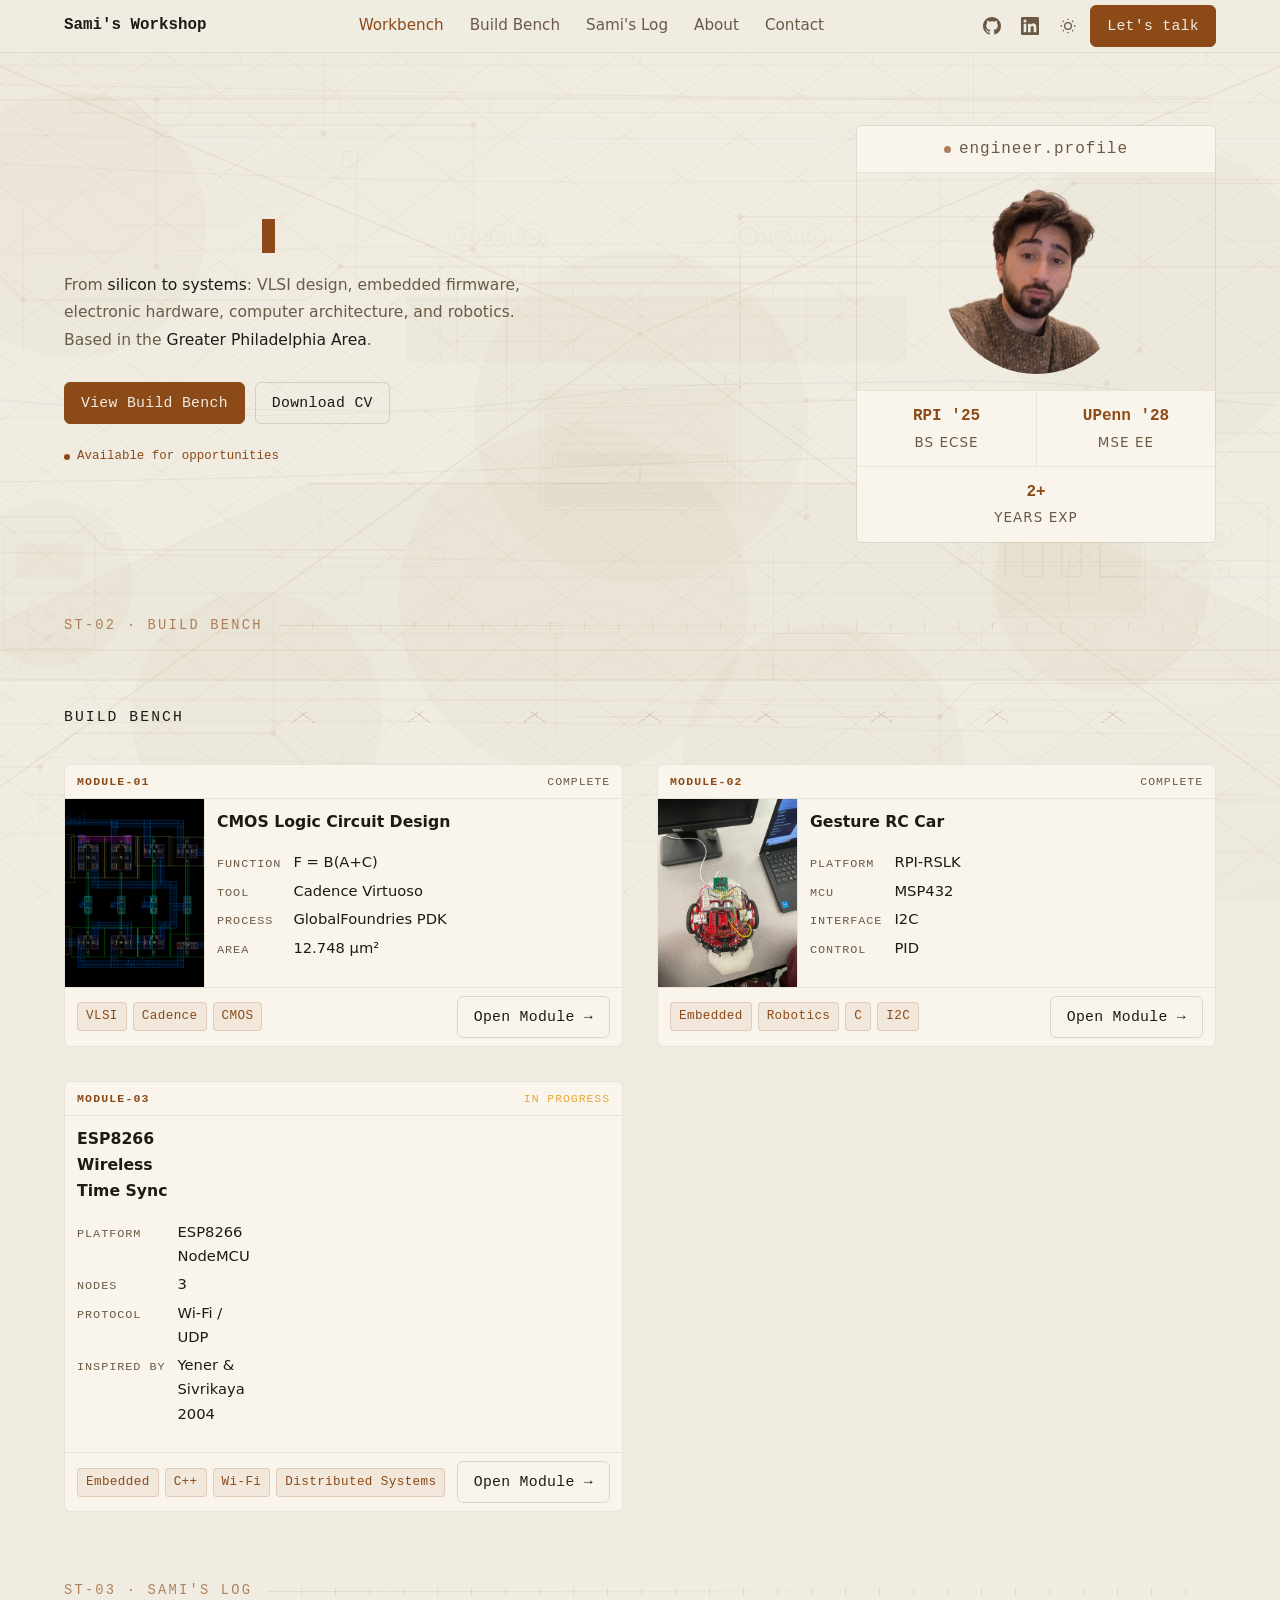
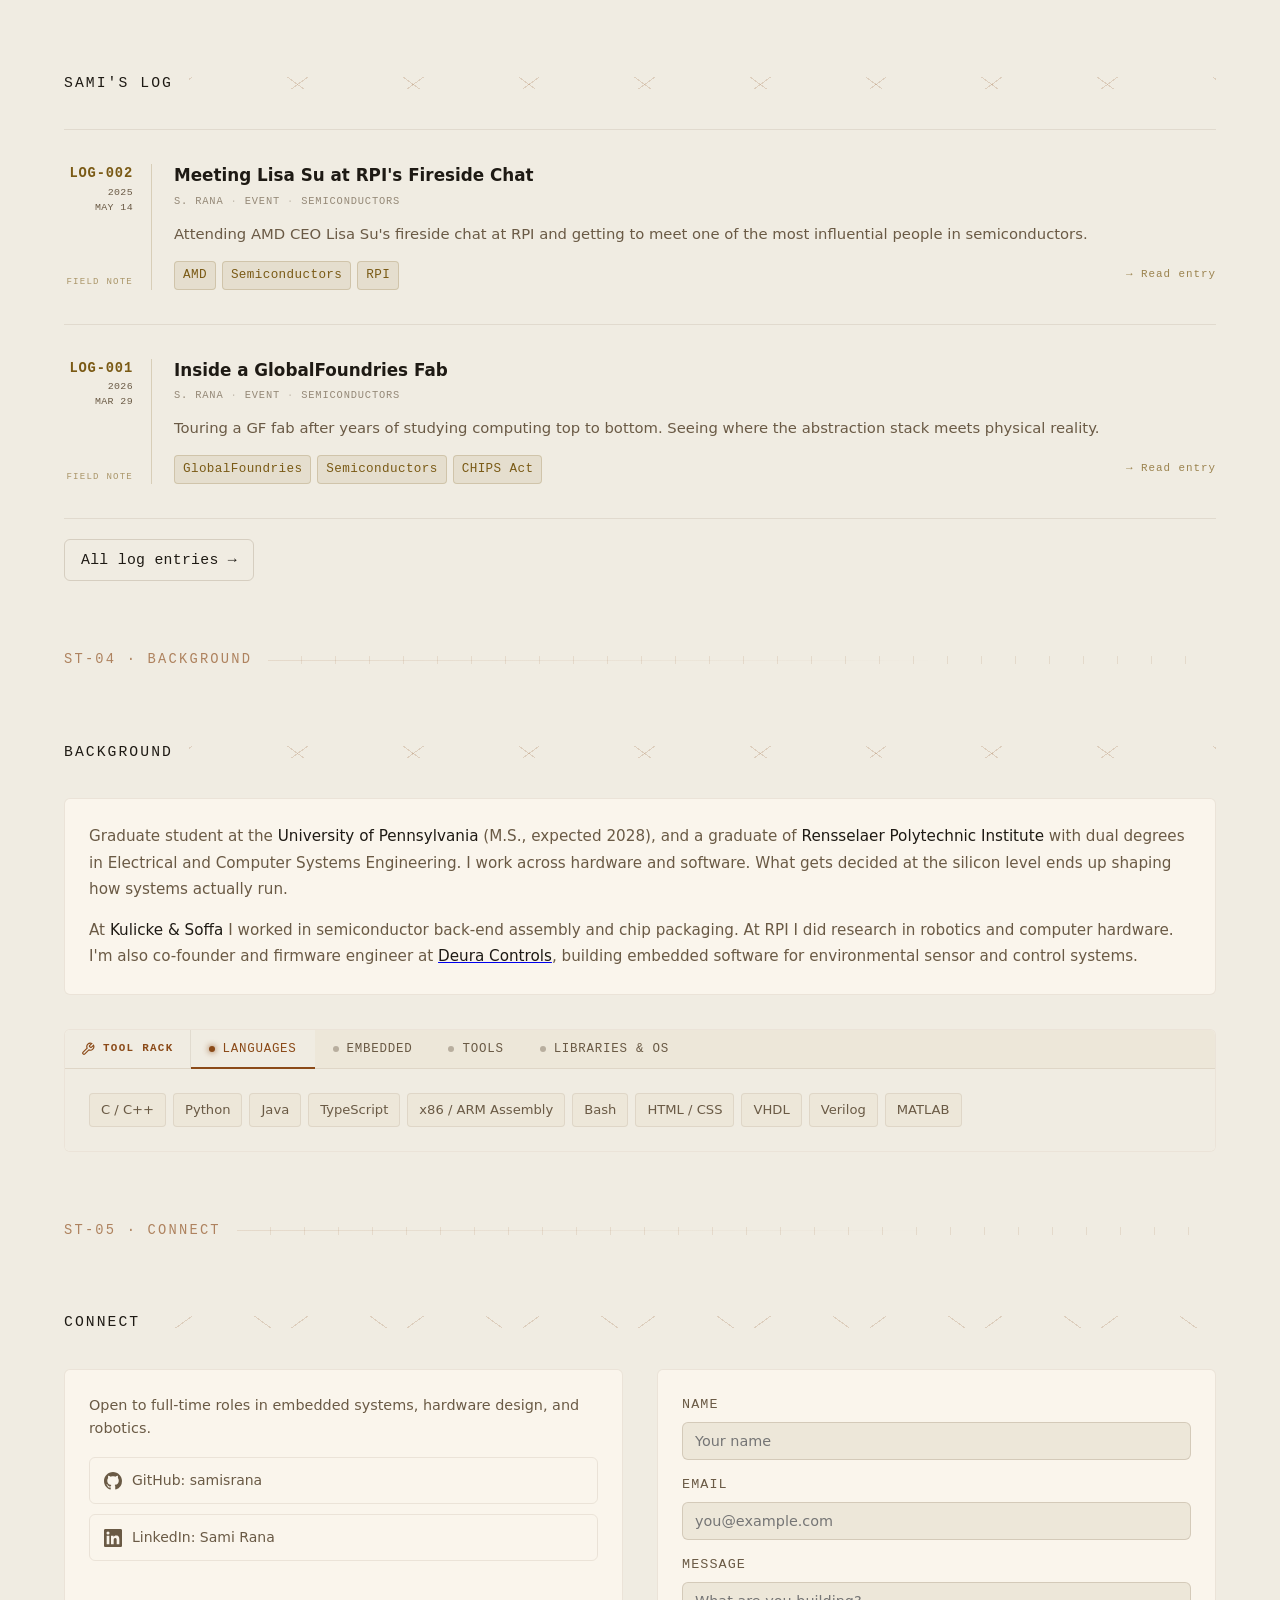
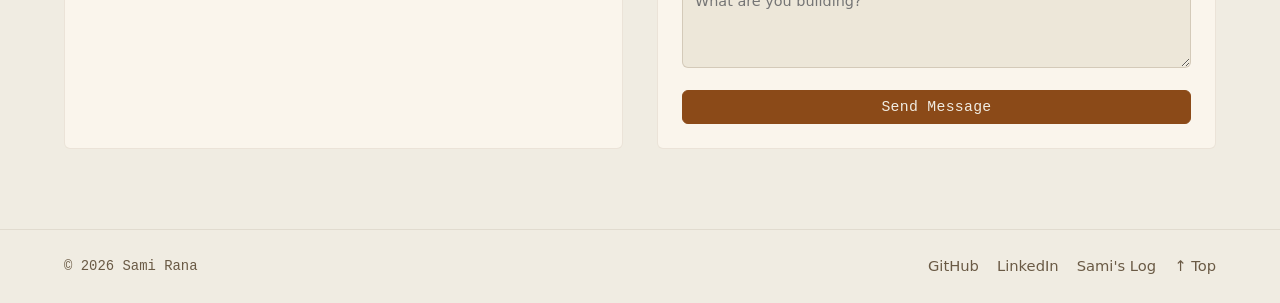
==== commit 8e2461da: "Enable GitHub Pages: add index.html redirect, add new project pages and images" ====
--- a/porfolio.html
+++ b/porfolio.html
@@ -291,8 +291,11 @@
     /* Projects grid */
     .projects-grid {
       display: grid;
-      grid-template-columns: repeat(auto-fit, minmax(340px, 1fr));
+      grid-template-columns: repeat(2, 1fr);
       gap: var(--g-h);
+    }
+    @media (max-width: 720px) {
+      .projects-grid { grid-template-columns: 1fr; }
     }
     .projects-grid > .module-card--featured {
       grid-column: 1 / -1;
@@ -710,8 +713,8 @@
   <header>
     <div class="container nav">
       <a class="brand" href="porfolio.html" aria-label="Sami's Workshop, home">
-<span class="brand-text">
-<span class="brand-name">Sami's Workshop</span>
+        <span class="brand-text">
+          <span class="brand-name">Sami's Workshop</span>
         </span>
       </a>
 
@@ -784,7 +787,7 @@
           </div>
           <div class="portrait-stat">
             <div class="val">UPenn '28</div>
-            <div class="lbl">MS EE</div>
+            <div class="lbl">MSE EE</div>
           </div>
           <div class="portrait-stat" style="grid-column: 1 / -1; border-left: none; border-top: 1px solid var(--border);">
             <div class="val">2+</div>
@@ -803,55 +806,110 @@
       </div>
 
       <div class="projects-grid">
-        <!-- VLSI Module Card — featured -->
-        <article class="module-card module-card--featured">
-          <div class="module-thumb-hero">
-            <a href="vlsi-cmos-design.html" aria-label="Open CMOS Logic Circuit Design module">
-              <img src="images/cmos_layout.png" alt="CMOS circuit layout" />
-            </a>
-            <div class="module-thumb-meta">
-              <span class="module-id">MODULE-01</span>
-              <span class="module-status">COMPLETE</span>
-            </div>
-          </div>
-          <div class="module-feature-body">
-            <h3>CMOS Logic Circuit Design</h3>
-            <p class="module-feature-lede">
-              A full-custom CMOS implementation of the boolean function
-              <code>F = B(A&nbsp;+&nbsp;C)</code> — schematic capture, transistor sizing, and physical
-              layout in Cadence Virtuoso against the GlobalFoundries 180nm PDK. Verified with
-              DRC/LVS, then characterized for delay and area.
-            </p>
-            <ul class="module-spec-chips">
-              <li><span>Tool</span><b>Cadence Virtuoso</b></li>
-              <li><span>Process</span><b>GF 180nm</b></li>
-              <li><span>Area</span><b>12.748&nbsp;µm²</b></li>
-            </ul>
-            <div class="module-card-footer">
-              <div class="tags">
-                <span class="tag">VLSI</span>
-                <span class="tag">Cadence</span>
-                <span class="tag">CMOS</span>
-              </div>
-              <a class="btn btn-secondary" href="vlsi-cmos-design.html">Open Module →</a>
-            </div>
+        <!-- VLSI Module Card -->
+        <article class="module-card">
+          <div class="module-card-header">
+            <span class="module-id">MODULE-01</span>
+            <span class="module-status">COMPLETE</span>
+          </div>
+          <div class="module-card-body">
+            <div class="module-thumb">
+              <a href="vlsi-cmos-design.html">
+                <img src="images/cmos_layout.png" alt="CMOS circuit layout" />
+              </a>
+            </div>
+            <div class="module-specs">
+              <h3>CMOS Logic Circuit Design</h3>
+              <dl class="spec-grid">
+                <dt>Function</dt>
+                <dd>F = B(A+C)</dd>
+                <dt>Tool</dt>
+                <dd>Cadence Virtuoso</dd>
+                <dt>Process</dt>
+                <dd>GlobalFoundries PDK</dd>
+                <dt>Area</dt>
+                <dd>12.748 µm²</dd>
+              </dl>
+            </div>
+          </div>
+          <div class="module-card-footer">
+            <div class="tags">
+              <span class="tag">VLSI</span>
+              <span class="tag">Cadence</span>
+              <span class="tag">CMOS</span>
+            </div>
+            <a class="btn btn-secondary" href="vlsi-cmos-design.html">Open Module →</a>
           </div>
         </article>
 
-        <!-- Next module - queued -->
-        <div class="placeholder-card">
-          <div style="display:flex; justify-content:space-between; align-items:center;">
-            <span class="ph-label">MODULE-02</span>
-            <span class="ph-label">QUEUED</span>
-          </div>
-          <h3>Embedded Firmware Project</h3>
-          <p>Next build from firmware, PCB design, or computer architecture work. In progress.</p>
-          <div class="tags" style="margin-top: 4px;">
-            <span class="tag">Firmware</span>
-            <span class="tag">STM32</span>
-            <span class="tag">PCB</span>
-          </div>
-        </div>
+        <!-- Gesture RC Car Module Card -->
+        <article class="module-card">
+          <div class="module-card-header">
+            <span class="module-id">MODULE-02</span>
+            <span class="module-status">COMPLETE</span>
+          </div>
+          <div class="module-card-body">
+            <div class="module-thumb">
+              <a href="gesture-rc-car.html">
+                <img src="images/EmCar.jpeg" alt="Gesture RC Car on RPI-RSLK platform" />
+              </a>
+            </div>
+            <div class="module-specs">
+              <h3>Gesture RC Car</h3>
+              <dl class="spec-grid">
+                <dt>Platform</dt>
+                <dd>RPI-RSLK</dd>
+                <dt>MCU</dt>
+                <dd>MSP432</dd>
+                <dt>Interface</dt>
+                <dd>I2C</dd>
+                <dt>Control</dt>
+                <dd>PID</dd>
+              </dl>
+            </div>
+          </div>
+          <div class="module-card-footer">
+            <div class="tags">
+              <span class="tag">Embedded</span>
+              <span class="tag">Robotics</span>
+              <span class="tag">C</span>
+              <span class="tag">I2C</span>
+            </div>
+            <a class="btn btn-secondary" href="gesture-rc-car.html">Open Module →</a>
+          </div>
+        </article>
+
+        <!-- ESP8266 Time Sync Module Card -->
+        <article class="module-card">
+          <div class="module-card-header">
+            <span class="module-id">MODULE-03</span>
+            <span class="module-status" style="color: #e8a838;">IN PROGRESS</span>
+          </div>
+          <div class="module-card-body">
+            <div class="module-specs">
+              <h3>ESP8266 Wireless Time Sync</h3>
+              <dl class="spec-grid">
+                <dt>Platform</dt>
+                <dd>ESP8266 NodeMCU</dd>
+                <dt>Nodes</dt>
+                <dd>3</dd>
+                <dt>Protocol</dt>
+                <dd>Wi-Fi / UDP</dd>
+                <dt>Inspired by</dt>
+                <dd>Yener &amp; Sivrikaya 2004</dd>
+              </dl>
+            </div>
+          </div>
+          <div class="module-card-footer">
+            <div class="tags">
+              <span class="tag">Embedded</span>
+              <span class="tag">C++</span>
+              <span class="tag">Wi-Fi</span>
+              <span class="tag">Distributed Systems</span>
+            </div>
+            <a class="btn btn-secondary" href="esp8266-time-sync.html">Open Module →</a>
+          </div>
+        </article>
       </div>
     </section>
 
@@ -866,7 +924,7 @@
       <div class="log-entries-list" style="--zone-accent: var(--gold); --zone-dim: var(--gold-dim); --zone-border: var(--gold-border);">
         <article class="log-entry">
           <div class="entry-margin">
-            <span class="entry-id">LOG-001</span>
+            <span class="entry-id">LOG-002</span>
             <span class="entry-date">2025<br>MAY 14</span>
             <span class="entry-type">Field Note</span>
           </div>
@@ -888,6 +946,31 @@
             </div>
           </div>
         </article>
+
+        <article class="log-entry">
+          <div class="entry-margin">
+            <span class="entry-id">LOG-001</span>
+            <span class="entry-date">2026<br>MAR 29</span>
+            <span class="entry-type">Field Note</span>
+          </div>
+          <div class="entry-body">
+            <a class="entry-title" href="posts/gf-visit.html">Inside a GlobalFoundries Fab</a>
+            <div class="entry-meta">
+              <span class="entry-meta-item">S. Rana</span>
+              <span class="entry-meta-item">Event</span>
+              <span class="entry-meta-item">Semiconductors</span>
+            </div>
+            <p class="entry-excerpt">Touring a GF fab after years of studying computing top to bottom. Seeing where the abstraction stack meets physical reality.</p>
+            <div class="entry-footer">
+              <div class="tags">
+                <span class="tag">GlobalFoundries</span>
+                <span class="tag">Semiconductors</span>
+                <span class="tag">CHIPS Act</span>
+              </div>
+              <a class="entry-read-link" href="posts/gf-visit.html">→ Read entry</a>
+            </div>
+          </div>
+        </article>
       </div>
 
       <div style="margin-top: 20px;">
@@ -908,13 +991,14 @@
           <p>
             Graduate student at the <strong>University of Pennsylvania</strong> (M.S., expected 2028),
             and a graduate of <strong>Rensselaer Polytechnic Institute</strong> with dual degrees in
-            Electrical and Computer Systems Engineering. I work at the boundary of hardware and software,
-            where design decisions at the silicon level ripple through to running systems.
+            Electrical and Computer Systems Engineering. I work across hardware and software. What gets
+            decided at the silicon level ends up shaping how systems actually run.
           </p>
           <p>
-            During my internship at <strong>Kulicke &amp; Soffa</strong>, I gained industry experience
-            in semiconductor back-end assembly and advanced chip packaging. At RPI I contributed to
-            undergraduate research in robotics and computer hardware.
+            At <strong>Kulicke &amp; Soffa</strong> I worked in semiconductor back-end assembly and
+            chip packaging. At RPI I did research in robotics and computer hardware. I'm also co-founder
+            and firmware engineer at <a href="https://deuracontrols.com/" target="_blank" rel="noopener noreferrer"><strong>Deura Controls</strong></a>,
+            building embedded software for environmental sensor and control systems.
           </p>
         </div>
 
@@ -931,13 +1015,13 @@
                 <button class="sys-tab" role="tab" aria-selected="true" id="tab-lang" aria-controls="panel-lang">Languages</button>
               </li>
               <li role="presentation">
-                <button class="sys-tab" role="tab" aria-selected="false" id="tab-hw" aria-controls="panel-hw">Hardware</button>
+                <button class="sys-tab" role="tab" aria-selected="false" id="tab-hw" aria-controls="panel-hw">Embedded</button>
               </li>
               <li role="presentation">
                 <button class="sys-tab" role="tab" aria-selected="false" id="tab-tools" aria-controls="panel-tools">Tools</button>
               </li>
               <li role="presentation">
-                <button class="sys-tab" role="tab" aria-selected="false" id="tab-domains" aria-controls="panel-domains">Domains</button>
+                <button class="sys-tab" role="tab" aria-selected="false" id="tab-domains" aria-controls="panel-domains">Libraries &amp; OS</button>
               </li>
             </ul>
           </div>
@@ -946,36 +1030,60 @@
               <div class="skill-rack">
                 <span class="skill-item">C / C++</span>
                 <span class="skill-item">Python</span>
+                <span class="skill-item">Java</span>
+                <span class="skill-item">TypeScript</span>
+                <span class="skill-item">x86 / ARM Assembly</span>
                 <span class="skill-item">Bash</span>
-                <span class="skill-item">RTOS</span>
-                <span class="skill-item">Embedded Linux</span>
-                <span class="skill-item">SystemVerilog</span>
+                <span class="skill-item">HTML / CSS</span>
+                <span class="skill-item">VHDL</span>
+                <span class="skill-item">Verilog</span>
+                <span class="skill-item">MATLAB</span>
               </div>
             </div>
             <div class="sys-tab-panel" id="panel-hw" role="tabpanel" aria-labelledby="tab-hw">
               <div class="skill-rack">
+                <span class="skill-item">STM32 HAL / LL</span>
+                <span class="skill-item">RTOS Threading</span>
+                <span class="skill-item">DMA</span>
+                <span class="skill-item">ADC / DAC</span>
+                <span class="skill-item">UART</span>
+                <span class="skill-item">I2C</span>
+                <span class="skill-item">SPI</span>
+                <span class="skill-item">PWM</span>
+                <span class="skill-item">Timers</span>
+                <span class="skill-item">Interrupts</span>
+                <span class="skill-item">GPIO</span>
                 <span class="skill-item">PCB Design</span>
                 <span class="skill-item">VLSI</span>
-                <span class="skill-item">STM32</span>
-                <span class="skill-item">Computer Architecture</span>
               </div>
             </div>
             <div class="sys-tab-panel" id="panel-tools" role="tabpanel" aria-labelledby="tab-tools">
               <div class="skill-rack">
-                <span class="skill-item">Cadence</span>
-                <span class="skill-item">Altium</span>
+                <span class="skill-item">Cadence Virtuoso</span>
+                <span class="skill-item">Altium Designer</span>
                 <span class="skill-item">Vivado</span>
-                <span class="skill-item">Quartus</span>
-                <span class="skill-item">MATLAB</span>
+                <span class="skill-item">Intel Quartus</span>
+                <span class="skill-item">LTSpice</span>
+                <span class="skill-item">LabVIEW</span>
+                <span class="skill-item">STM32CubeIDE</span>
+                <span class="skill-item">gem5</span>
                 <span class="skill-item">Yocto</span>
+                <span class="skill-item">Git</span>
+                <span class="skill-item">Docker</span>
+                <span class="skill-item">VIM / Neovim</span>
+                <span class="skill-item">WSL</span>
               </div>
             </div>
             <div class="sys-tab-panel" id="panel-domains" role="tabpanel" aria-labelledby="tab-domains">
               <div class="skill-rack">
-                <span class="skill-item">Robotics</span>
-                <span class="skill-item">Computer Vision</span>
-                <span class="skill-item">Motor Controls</span>
+                <span class="skill-item">OpenCV</span>
+                <span class="skill-item">TensorFlow</span>
+                <span class="skill-item">NumPy</span>
+                <span class="skill-item">CMSIS</span>
                 <span class="skill-item">ROS</span>
+                <span class="skill-item">freeRTOS</span>
+                <span class="skill-item">Linux (Ubuntu / Debian / RHEL)</span>
+                <span class="skill-item">Windows 10 / 11</span>
               </div>
             </div>
           </div>
--- a/workshop.css
+++ b/workshop.css
@@ -547,10 +547,10 @@
   display: flex;
   align-items: center;
   justify-content: space-between;
-  padding: 10px 16px;
+  padding: 7px 12px;
   border-bottom: 1px solid var(--border);
   font-family: var(--mono);
-  font-size: 0.76rem;
+  font-size: 0.72rem;
   letter-spacing: 0.08em;
 }
 .module-id {
@@ -567,7 +567,7 @@
 
 .module-card-body {
   display: grid;
-  grid-template-columns: 200px 1fr;
+  grid-template-columns: 140px 1fr;
 }
 .module-thumb {
   border-right: 1px solid var(--border);
@@ -580,13 +580,13 @@
   display: block;
 }
 .module-specs {
-  padding: 16px;
+  padding: 10px 12px;
 }
 .module-specs h3 {
-  font-size: 1.12rem;
+  font-size: 0.98rem;
   font-weight: 600;
   color: var(--text);
-  margin: 0 0 12px;
+  margin: 0 0 8px;
 }
 
 .spec-grid {
@@ -614,7 +614,7 @@
   display: flex;
   align-items: center;
   justify-content: space-between;
-  padding: 12px 16px;
+  padding: 8px 12px;
   border-top: 1px solid var(--border);
 }
 
--- a/workshop-anim.css
+++ b/workshop-anim.css
@@ -20,6 +20,16 @@
 }
 .boot-overlay.done {
   opacity: 0;
+}
+.boot-overlay--slim {
+  inset: 0 0 auto 0;
+  background: transparent;
+  padding: 60px 24px 0;
+}
+.boot-overlay--slim .boot-console {
+  position: static;
+  transform: none;
+  width: auto;
 }
 
 /* Center boot console */
